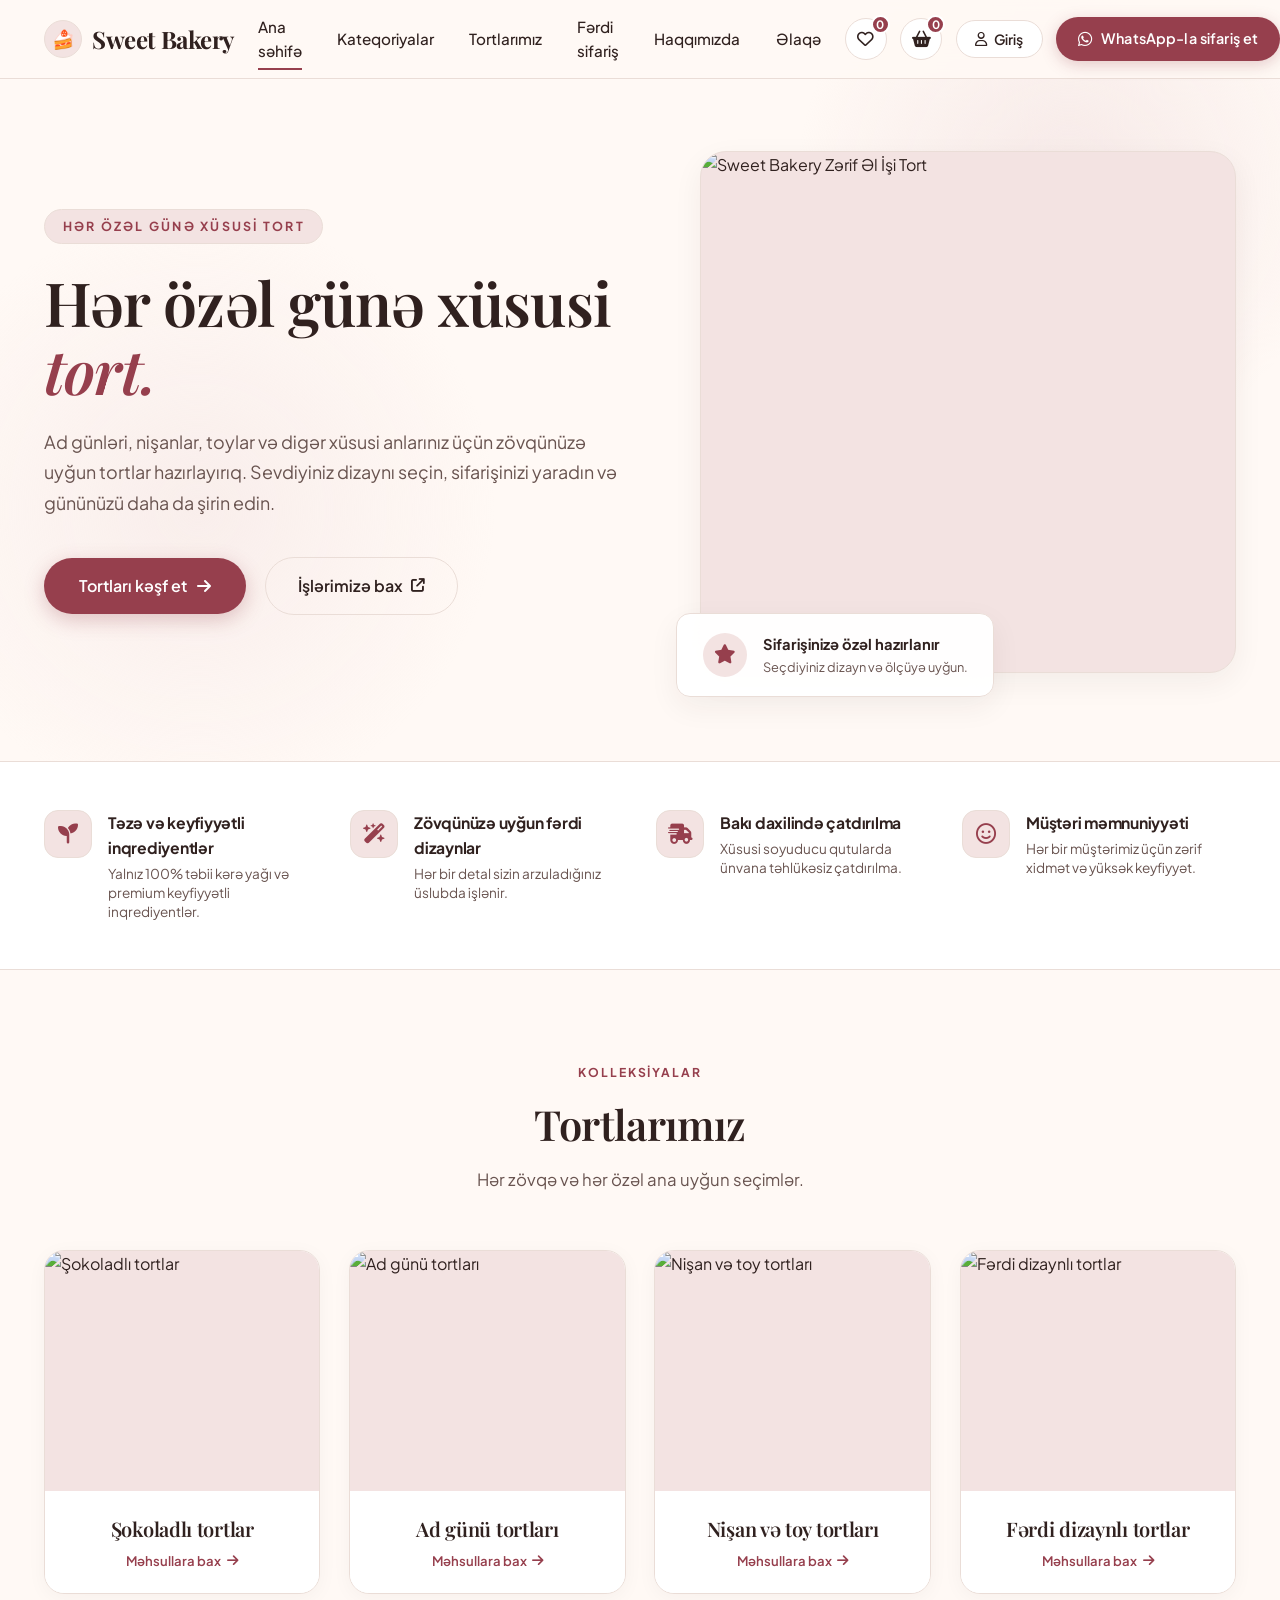
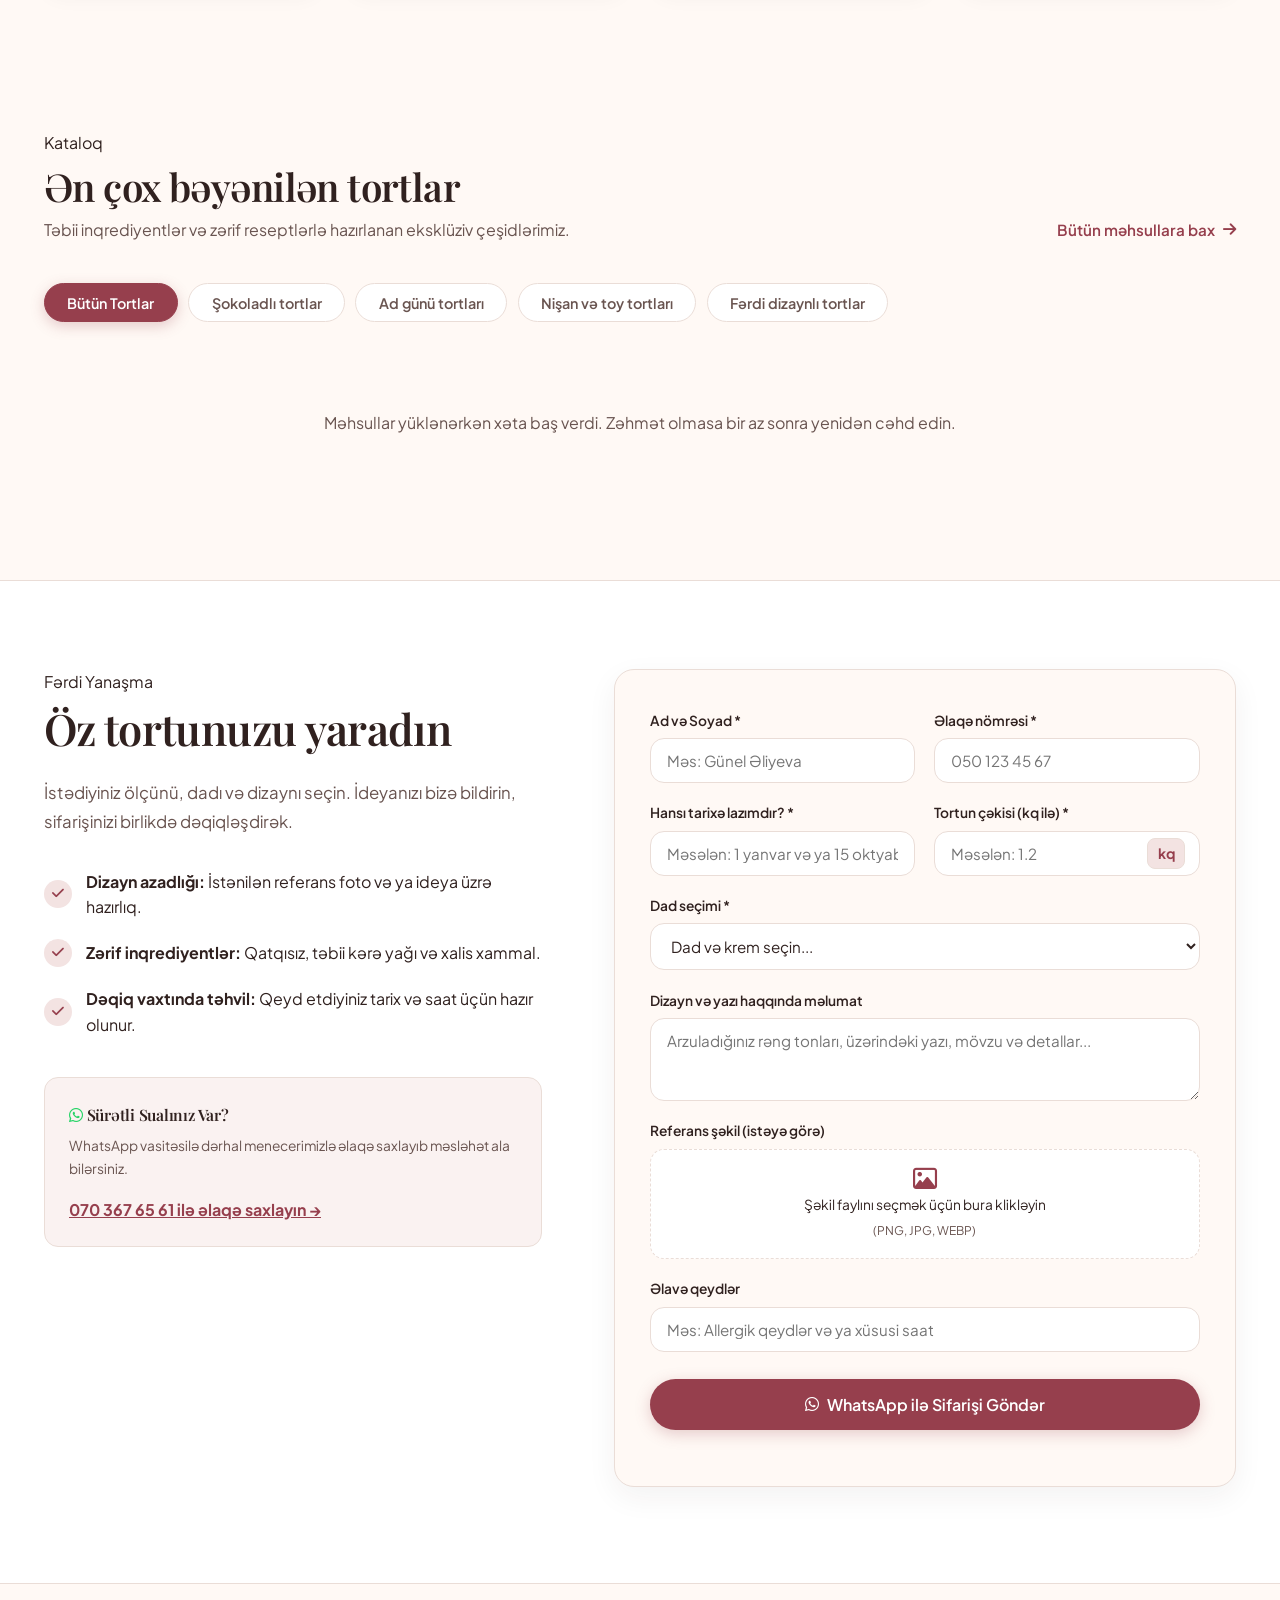
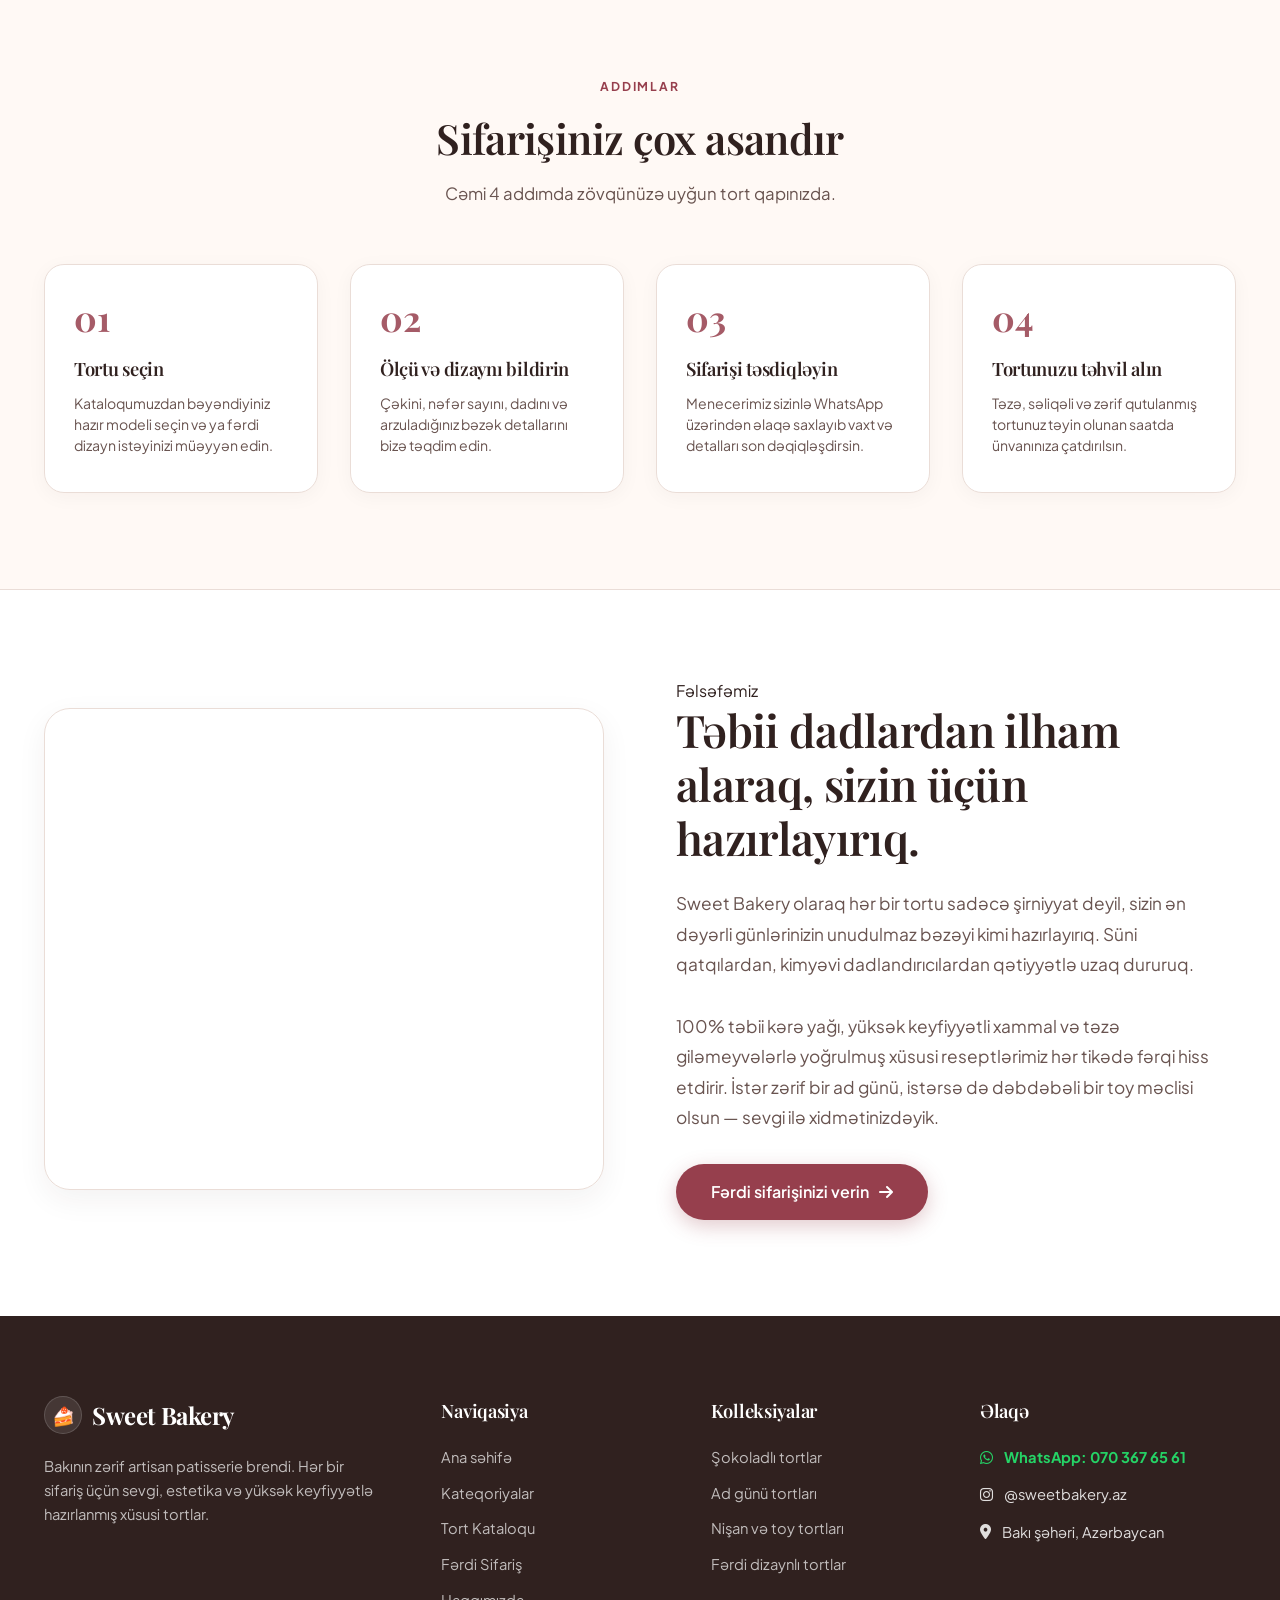
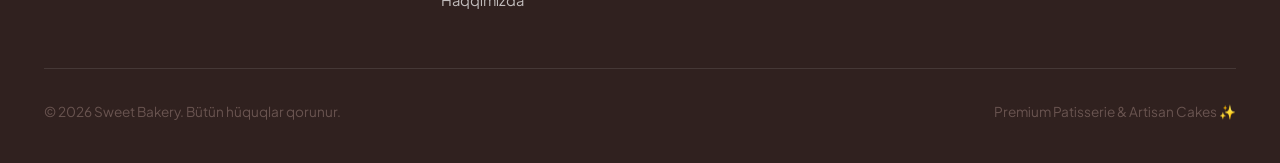
==== index.html @ d1a5b2b9 "Fərdi sifarişdə çəkinin əllə 1 kəsr rəqəmi ilə daxil edilməsi və tarixin sərbəst mətnlə yazılması tə" ====
<!DOCTYPE html>
<html lang="az">
<head>
  <meta charset="UTF-8" />
  <meta name="viewport" content="width=device-width, initial-scale=1.0" />
  <title>Sweet Bakery — Zərif və Fərdi Tortlar | Premium Patisserie</title>
  <meta name="description" content="Sweet Bakery ilə xüsusi günləriniz üçün zərif, lüks və təbii inqrediyentlərlə hazırlanan əl işi tortlar." />
  <link rel="stylesheet" href="styles.css" />
  
  <!-- Font Awesome Icons -->
  <link rel="stylesheet" href="https://cdnjs.cloudflare.com/ajax/libs/font-awesome/6.5.1/css/all.min.css" />
  
  <!-- Firebase Compat SDKs -->
  <script src="https://www.gstatic.com/firebasejs/10.12.2/firebase-app-compat.js"></script>
  <script src="https://www.gstatic.com/firebasejs/10.12.2/firebase-auth-compat.js"></script>
  <script src="https://www.gstatic.com/firebasejs/10.12.2/firebase-firestore-compat.js"></script>
  <script src="https://www.gstatic.com/firebasejs/10.12.2/firebase-storage-compat.js"></script>
  <script src="firebase-config.js"></script>
  <script defer src="app.js"></script>
</head>
<body>

  <!-- Background Ambient Glow Accents -->
  <div class="ambient-bg" aria-hidden="true">
    <div class="ambient-blob-1"></div>
    <div class="ambient-blob-2"></div>
  </div>

  <!-- ==========================================================================
       HEADER & NAVIGATION
       ========================================================================== -->
  <header class="site-header" id="siteHeader">
    <div class="container header-container">
      <!-- Sol: Sweet Bakery Loqosu -->
      <a href="index.html" class="brand-logo" aria-label="Sweet Bakery Ana Səhifə">
        <div class="logo-badge">🍰</div>
        <span>Sweet Bakery</span>
      </a>

      <!-- Mərkəz: Əsas Menyu -->
      <nav class="header-nav" aria-label="Əsas Naviqasiya">
        <a href="#hero" class="nav-link active">Ana səhifə</a>
        <a href="#categories" class="nav-link">Kateqoriyalar</a>
        <a href="#catalogue" class="nav-link">Tortlarımız</a>
        <a href="#custom-order" class="nav-link">Fərdi sifariş</a>
        <a href="#about" class="nav-link">Haqqımızda</a>
        <a href="#contact" class="nav-link">Əlaqə</a>
      </nav>

      <!-- Sağ: Fəaliyyət İkonları və Giriş Sahəsi -->
      <div class="header-actions">
        <!-- İstək siyahısı (Wishlist) -->
        <button id="openWishlistBtn" class="icon-action-btn" title="İstək siyahısı" aria-label="İstək siyahısı">
          <i class="fa-regular fa-heart"></i>
          <span class="icon-badge" id="wishlistCount">0</span>
        </button>

        <!-- Səbət (Cart) -->
        <button id="openCartBtn" class="icon-action-btn" title="Səbət" aria-label="Səbət">
          <i class="fa-solid fa-basket-shopping"></i>
          <span class="icon-badge" id="cartCount">0</span>
        </button>

        <!-- Hesabım / Giriş (Dinamik) -->
        <div id="authNavZone" class="user-auth-zone">
          <button id="openAuthModalBtn" class="btn-header-login">
            <i class="fa-regular fa-user"></i>
            <span>Giriş</span>
          </button>
        </div>

        <!-- Bordo WhatsApp Sifariş Düyməsi -->
        <a href="https://wa.me/994703676561" target="_blank" rel="noopener noreferrer" class="btn-header-whatsapp" title="WhatsApp ilə birbaşa əlaqə">
          <i class="fa-brands fa-whatsapp"></i>
          <span>WhatsApp-la sifariş et</span>
        </a>

        <!-- Mobil Menyu Düyməsi -->
        <button id="mobileNavToggle" class="mobile-menu-toggle" aria-label="Menyunu aç" title="Menyu">
          <i class="fa-solid fa-bars"></i>
        </button>
      </div>
    </div>
  </header>

  <!-- Mobil Naviqasiya Yan Paneli -->
  <div id="mobileNavBackdrop" class="mobile-nav-backdrop">
    <div class="mobile-nav-drawer">
      <div class="mobile-nav-header">
        <div class="brand-logo">
          <div class="logo-badge">🍰</div>
          <span>Sweet Bakery</span>
        </div>
        <button id="closeMobileNavBtn" class="modal-close-btn" style="position: static;" aria-label="Bağla">
          <i class="fa-solid fa-xmark"></i>
        </button>
      </div>

      <div class="mobile-nav-links">
        <a href="#hero" class="mobile-nav-link"><i class="fa-solid fa-house"></i> Ana səhifə</a>
        <a href="#categories" class="mobile-nav-link"><i class="fa-solid fa-layer-group"></i> Kateqoriyalar</a>
        <a href="#catalogue" class="mobile-nav-link"><i class="fa-solid fa-cake-candles"></i> Tortlarımız</a>
        <a href="#custom-order" class="mobile-nav-link"><i class="fa-solid fa-wand-magic-sparkles"></i> Fərdi sifariş</a>
        <a href="#about" class="mobile-nav-link"><i class="fa-solid fa-heart"></i> Haqqımızda</a>
        <a href="#contact" class="mobile-nav-link"><i class="fa-solid fa-phone"></i> Əlaqə</a>
      </div>

      <div style="margin-top: auto; display: flex; flex-direction: column; gap: 0.8rem;">
        <a href="https://wa.me/994703676561" target="_blank" rel="noopener noreferrer" class="btn-cart-whatsapp" style="text-decoration:none;">
          <i class="fa-brands fa-whatsapp"></i> WhatsApp: 070 367 65 61
        </a>
      </div>
    </div>
  </div>

  <!-- ==========================================================================
       HERO SECTION
       ========================================================================== -->
  <section class="hero-section" id="hero">
    <div class="container">
      <div class="hero-grid">
        <div class="hero-content">
          <span class="hero-overtitle">HƏR ÖZƏL GÜNƏ XÜSUSİ TORT</span>
          <h1 class="hero-title">Hər özəl günə xüsusi <span class="highlight-burgundy">tort.</span></h1>
          <p class="hero-desc">
            Ad günləri, nişanlar, toylar və digər xüsusi anlarınız üçün zövqünüzə uyğun tortlar hazırlayırıq. 
            Sevdiyiniz dizaynı seçin, sifarişinizi yaradın və gününüzü daha da şirin edin.
          </p>
          <div class="hero-btn-group">
            <a href="#catalogue" class="btn-primary-burgundy">
              Tortları kəşf et <i class="fa-solid fa-arrow-right"></i>
            </a>
            <a href="#about" class="btn-secondary-outline">
              İşlərimizə bax <i class="fa-solid fa-arrow-up-right-from-square" style="font-size:0.85rem;"></i>
            </a>
          </div>
        </div>

        <div class="hero-visual-wrap">
          <div class="hero-image-card">
            <img src="https://images.unsplash.com/photo-1578985545062-69928b1d9587?auto=format&fit=crop&w=1200&q=85" alt="Sweet Bakery Zərif Əl İşi Tort" id="heroMainImage" />
          </div>
          <div class="hero-floating-card">
            <div class="floating-card-icon">
              <i class="fa-solid fa-star"></i>
            </div>
            <div class="floating-card-text">
              <h5>Sifarişinizə özəl hazırlanır</h5>
              <p>Seçdiyiniz dizayn və ölçüyə uyğun.</p>
            </div>
          </div>
        </div>
      </div>
    </div>
  </section>

  <!-- ==========================================================================
       ÜSTÜNLÜKLƏR ZOLAĞI (BENEFITS STRIP)
       ========================================================================== -->
  <section class="benefits-section">
    <div class="container">
      <div class="benefits-grid">
        <div class="benefit-item">
          <div class="benefit-icon-box">
            <i class="fa-solid fa-seedling"></i>
          </div>
          <div class="benefit-content">
            <h4>Təzə və keyfiyyətli inqrediyentlər</h4>
            <p>Yalnız 100% təbii kərə yağı və premium keyfiyyətli inqrediyentlər.</p>
          </div>
        </div>

        <div class="benefit-item">
          <div class="benefit-icon-box">
            <i class="fa-solid fa-wand-magic-sparkles"></i>
          </div>
          <div class="benefit-content">
            <h4>Zövqünüzə uyğun fərdi dizaynlar</h4>
            <p>Hər bir detal sizin arzuladığınız üslubda işlənir.</p>
          </div>
        </div>

        <div class="benefit-item">
          <div class="benefit-icon-box">
            <i class="fa-solid fa-truck-fast"></i>
          </div>
          <div class="benefit-content">
            <h4>Bakı daxilində çatdırılma</h4>
            <p>Xüsusi soyuducu qutularda ünvana təhlükəsiz çatdırılma.</p>
          </div>
        </div>

        <div class="benefit-item">
          <div class="benefit-icon-box">
            <i class="fa-regular fa-face-smile"></i>
          </div>
          <div class="benefit-content">
            <h4>Müştəri məmnuniyyəti</h4>
            <p>Hər bir müştərimiz üçün zərif xidmət və yüksək keyfiyyət.</p>
          </div>
        </div>
      </div>
    </div>
  </section>

  <!-- ==========================================================================
       TORT KATEQORİYALARI (CATEGORY CARDS)
       ========================================================================== -->
  <section class="categories-section" id="categories">
    <div class="container">
      <div class="section-header">
        <span class="section-tag">Kolleksiyalar</span>
        <h2>Tortlarımız</h2>
        <p>Hər zövqə və hər özəl ana uyğun seçimlər.</p>
      </div>

      <div class="categories-grid">
        <!-- 1. Şokoladlı tortlar -->
        <div class="category-card" onclick="selectCategoryByName('Şokoladlı tortlar')">
          <div class="category-image-wrap">
            <img src="https://images.unsplash.com/photo-1578985545062-69928b1d9587?auto=format&fit=crop&w=700&q=80" alt="Şokoladlı tortlar" loading="lazy" />
          </div>
          <div class="category-card-body">
            <h3>Şokoladlı tortlar</h3>
            <span class="cat-hint">Məhsullara bax <i class="fa-solid fa-arrow-right"></i></span>
          </div>
        </div>

        <!-- 2. Ad günü tortları -->
        <div class="category-card" onclick="selectCategoryByName('Ad günü tortları')">
          <div class="category-image-wrap">
            <img src="https://images.unsplash.com/photo-1588195538326-c5b1e9f80a1b?auto=format&fit=crop&w=700&q=80" alt="Ad günü tortları" loading="lazy" onerror="this.src='https://images.unsplash.com/photo-1578985545062-69928b1d9587?auto=format&fit=crop&w=700&q=80'" />
          </div>
          <div class="category-card-body">
            <h3>Ad günü tortları</h3>
            <span class="cat-hint">Məhsullara bax <i class="fa-solid fa-arrow-right"></i></span>
          </div>
        </div>

        <!-- 3. Nişan və toy tortları -->
        <div class="category-card" onclick="selectCategoryByName('Nişan və toy tortları')">
          <div class="category-image-wrap">
            <img src="https://images.unsplash.com/photo-1535254973040-607b474cb50d?auto=format&fit=crop&w=700&q=80" alt="Nişan və toy tortları" loading="lazy" />
          </div>
          <div class="category-card-body">
            <h3>Nişan və toy tortları</h3>
            <span class="cat-hint">Məhsullara bax <i class="fa-solid fa-arrow-right"></i></span>
          </div>
        </div>

        <!-- 4. Fərdi dizaynlı tortlar -->
        <div class="category-card" onclick="selectCategoryByName('Fərdi dizaynlı tortlar')">
          <div class="category-image-wrap">
            <img src="https://images.unsplash.com/photo-1586985289688-ca3cf47d3e6e?auto=format&fit=crop&w=700&q=80" alt="Fərdi dizaynlı tortlar" loading="lazy" />
          </div>
          <div class="category-card-body">
            <h3>Fərdi dizaynlı tortlar</h3>
            <span class="cat-hint">Məhsullara bax <i class="fa-solid fa-arrow-right"></i></span>
          </div>
        </div>
      </div>
    </div>
  </section>

  <!-- ==========================================================================
       SEÇİLMİŞ MƏHSULLAR — E-COMMERCE KATALOQU
       ========================================================================== -->
  <section class="catalogue-section" id="catalogue">
    <div class="container">
      <div class="catalogue-top-row">
        <div>
          <span class="section-tag">Kataloq</span>
          <h2>Ən çox bəyənilən tortlar</h2>
          <p>Təbii inqrediyentlər və zərif reseptlərlə hazırlanan eksklüziv çeşidlərimiz.</p>
        </div>
        <a href="#catalogue" onclick="filterByCategory('all', null)" class="btn-view-all">
          Bütün məhsullara bax <i class="fa-solid fa-arrow-right"></i>
        </a>
      </div>

      <!-- Kateqoriya Filtrləri -->
      <div class="filter-pills-wrap" id="categoryContainer">
        <button class="filter-pill active" data-category="all">Bütün Tortlar</button>
      </div>

      <!-- Məhsul Grid-i -->
      <div class="products-grid" id="productContainer">
        <div class="empty-state" style="grid-column: 1 / -1; text-align: center; padding: 4rem 1rem;">
          <p><i class="fa-solid fa-spinner fa-spin"></i> Tortlar yüklənir...</p>
        </div>
      </div>
    </div>
  </section>

  <!-- ==========================================================================
       FƏRDİ TORT SİFARİŞİ (CUSTOM CAKE ORDER FORM)
       ========================================================================== -->
  <section class="custom-order-section" id="custom-order">
    <div class="container">
      <div class="custom-order-grid">
        <!-- Sol tərəf məlumat -->
        <div class="custom-order-info">
          <span class="section-tag">Fərdi Yanaşma</span>
          <h2>Öz tortunuzu yaradın</h2>
          <p>
            İstədiyiniz ölçünü, dadı və dizaynı seçin. İdeyanızı bizə bildirin, sifarişinizi birlikdə dəqiqləşdirək.
          </p>

          <div class="custom-highlights-list">
            <div class="custom-highlight-item">
              <div class="highlight-check-icon"><i class="fa-solid fa-check"></i></div>
              <div><strong>Dizayn azadlığı:</strong> İstənilən referans foto və ya ideya üzrə hazırlıq.</div>
            </div>
            <div class="custom-highlight-item">
              <div class="highlight-check-icon"><i class="fa-solid fa-check"></i></div>
              <div><strong>Zərif inqrediyentlər:</strong> Qatqısız, təbii kərə yağı və xalis xammal.</div>
            </div>
            <div class="custom-highlight-item">
              <div class="highlight-check-icon"><i class="fa-solid fa-check"></i></div>
              <div><strong>Dəqiq vaxtında təhvil:</strong> Qeyd etdiyiniz tarix və saat üçün hazır olunur.</div>
            </div>
          </div>

          <div class="custom-order-wa-box">
            <h4><i class="fa-brands fa-whatsapp" style="color: var(--whatsapp-green);"></i> Sürətli Sualınız Var?</h4>
            <p>WhatsApp vasitəsilə dərhal menecerimizlə əlaqə saxlayıb məsləhət ala bilərsiniz.</p>
            <a href="https://wa.me/994703676561" target="_blank" rel="noopener noreferrer" style="color: var(--primary-burgundy); font-weight:700; text-decoration: underline;">
              070 367 65 61 ilə əlaqə saxlayın →
            </a>
          </div>
        </div>

        <!-- Sağ tərəf sifariş forması -->
        <div class="custom-order-card">
          <form id="customOrderForm">
            <div class="custom-form-grid">
              <div class="form-field-group">
                <label for="customName">Ad və Soyad *</label>
                <input type="text" id="customName" placeholder="Məs: Günel Əliyeva" required />
              </div>

              <div class="form-field-group">
                <label for="customPhone">Əlaqə nömrəsi *</label>
                <input type="tel" id="customPhone" placeholder="050 123 45 67" required />
              </div>

              <div class="form-field-group">
                <label for="customDate">Hansı tarixə lazımdır? *</label>
                <input type="text" id="customDate" placeholder="Məsələn: 1 yanvar və ya 15 oktyabr" required />
              </div>

              <div class="form-field-group">
                <label for="customSize">Tortun çəkisi (kq ilə) *</label>
                <div class="input-unit-wrap">
                  <input type="number" id="customSize" step="0.1" min="0.5" max="50" placeholder="Məsələn: 1.2" required />
                  <span class="input-unit-tag">kq</span>
                </div>
              </div>

              <div class="form-field-group full-width">
                <label for="customFlavor">Dad seçimi *</label>
                <select id="customFlavor" required>
                  <option value="">Dad və krem seçin...</option>
                  <option value="Klassik Şokoladlı & Qanaş">Klassik Şokoladlı & Qanaş</option>
                  <option value="Qırmızı Məxmər (Red Velvet)">Qırmızı Məxmər (Red Velvet)</option>
                  <option value="Təbii Giləmeyvəli & Vanilli">Təbii Giləmeyvəli & Vanilli</option>
                  <option value="Antep Püstəli & Moruqlu">Antep Püstəli & Moruqlu</option>
                  <option value="Karamel & Fındıqlı Krukan">Karamel & Fındıqlı Krukan</option>
                  <option value="Fərdi resept (izahda qeyd edəcəm)">Fərdi resept (izahda qeyd edəcəm)</option>
                </select>
              </div>

              <div class="form-field-group full-width">
                <label for="customDesign">Dizayn və yazı haqqında məlumat</label>
                <textarea id="customDesign" rows="3" placeholder="Arzuladığınız rəng tonları, üzərindəki yazı, mövzu və detallar..."></textarea>
              </div>

              <div class="form-field-group full-width">
                <label for="customImageFile">Referans şəkil (istəyə görə)</label>
                <div class="file-upload-box" onclick="document.getElementById('customImageFile').click()">
                  <i class="fa-regular fa-image" style="font-size: 1.5rem; color: var(--primary-burgundy); margin-bottom: 0.3rem;"></i>
                  <p id="customFileName" style="font-size: 0.86rem; color: var(--text-dark); margin:0;">
                    Şəkil faylını seçmək üçün bura klikləyin
                  </p>
                  <span style="font-size: 0.75rem; color: var(--text-muted);">(PNG, JPG, WEBP)</span>
                </div>
                <input type="file" id="customImageFile" accept="image/*" style="display: none;" />
              </div>

              <div class="form-field-group full-width">
                <label for="customNotes">Əlavə qeydlər</label>
                <input type="text" id="customNotes" placeholder="Məs: Allergik qeydlər və ya xüsusi saat" />
              </div>

              <div class="form-field-group full-width" style="margin-top: 0.5rem;">
                <button type="submit" class="btn-submit-custom">
                  <i class="fa-brands fa-whatsapp"></i> WhatsApp ilə Sifarişi Göndər
                </button>
              </div>
            </div>
          </form>
          <div id="customOrderFeedback" style="margin-top: 1rem; font-size: 0.9rem; text-align: center;"></div>
        </div>
      </div>
    </div>
  </section>

  <!-- ==========================================================================
       SİFARİŞ PROSESİ (ORDERING PROCESS STEPS)
       ========================================================================== -->
  <section class="process-section">
    <div class="container">
      <div class="section-header">
        <span class="section-tag">Addımlar</span>
        <h2>Sifarişiniz çox asandır</h2>
        <p>Cəmi 4 addımda zövqünüzə uyğun tort qapınızda.</p>
      </div>

      <div class="process-grid">
        <div class="process-step-card">
          <span class="step-number">01</span>
          <h3>Tortu seçin</h3>
          <p>Kataloqumuzdan bəyəndiyiniz hazır modeli seçin və ya fərdi dizayn istəyinizi müəyyən edin.</p>
        </div>

        <div class="process-step-card">
          <span class="step-number">02</span>
          <h3>Ölçü və dizaynı bildirin</h3>
          <p>Çəkini, nəfər sayını, dadını və arzuladığınız bəzək detallarını bizə təqdim edin.</p>
        </div>

        <div class="process-step-card">
          <span class="step-number">03</span>
          <h3>Sifarişi təsdiqləyin</h3>
          <p>Menecerimiz sizinlə WhatsApp üzərindən əlaqə saxlayıb vaxt və detalları son dəqiqləşdirsin.</p>
        </div>

        <div class="process-step-card">
          <span class="step-number">04</span>
          <h3>Tortunuzu təhvil alın</h3>
          <p>Təzə, səliqəli və zərif qutulanmış tortunuz təyin olunan saatda ünvanınıza çatdırılsın.</p>
        </div>
      </div>
    </div>
  </section>

  <!-- ==========================================================================
       HAQQIMIZDA BÖLMƏSİ (ABOUT US)
       ========================================================================== -->
  <section class="about-section" id="about">
    <div class="container">
      <div class="about-grid">
        <div class="about-image-card">
          <img src="https://images.unsplash.com/photo-1557308536-ee471ef2c390?auto=format&fit=crop&w=1000&q=80" alt="Sweet Bakery Artisan Hazırlıq Prosesi" loading="lazy" onerror="this.src='https://images.unsplash.com/photo-1578985545062-69928b1d9587?auto=format&fit=crop&w=1000&q=80'" />
        </div>

        <div class="about-content">
          <span class="section-tag">Fəlsəfəmiz</span>
          <h2>Təbii dadlardan ilham alaraq, sizin üçün hazırlayırıq.</h2>
          <p>
            Sweet Bakery olaraq hər bir tortu sadəcə şirniyyat deyil, sizin ən dəyərli günlərinizin unudulmaz bəzəyi kimi hazırlayırıq. 
            Süni qatqılardan, kimyəvi dadlandırıcılardan qətiyyətlə uzaq dururuq.
          </p>
          <p>
            100% təbii kərə yağı, yüksək keyfiyyətli xammal və təzə giləmeyvələrlə yoğrulmuş xüsusi reseptlərimiz hər tikədə fərqi hiss etdirir. 
            İstər zərif bir ad günü, istərsə də dəbdəbəli bir toy məclisi olsun — sevgi ilə xidmətinizdəyik.
          </p>
          <div>
            <a href="#custom-order" class="btn-primary-burgundy">
              Fərdi sifarişinizi verin <i class="fa-solid fa-arrow-right"></i>
            </a>
          </div>
        </div>
      </div>
    </div>
  </section>

  <!-- ==========================================================================
       FOOTER
       ========================================================================== -->
  <footer class="site-footer" id="contact">
    <div class="container">
      <div class="footer-grid">
        <!-- Brend və İzah -->
        <div class="footer-brand">
          <a href="index.html" class="brand-logo" style="margin-bottom: 1.2rem;">
            <div class="logo-badge">🍰</div>
            <span style="color:#fff;">Sweet Bakery</span>
          </a>
          <p>
            Bakının zərif artisan patisserie brendi. Hər bir sifariş üçün sevgi, estetika və yüksək keyfiyyətlə hazırlanmış xüsusi tortlar.
          </p>
        </div>

        <!-- Tez Keçidlər -->
        <div class="footer-col">
          <h4>Naviqasiya</h4>
          <div class="footer-links-list">
            <a href="#hero">Ana səhifə</a>
            <a href="#categories">Kateqoriyalar</a>
            <a href="#catalogue">Tort Kataloqu</a>
            <a href="#custom-order">Fərdi Sifariş</a>
            <a href="#about">Haqqımızda</a>
          </div>
        </div>

        <!-- Kateqoriyalar -->
        <div class="footer-col">
          <h4>Kolleksiyalar</h4>
          <div class="footer-links-list">
            <a href="#catalogue" onclick="selectCategoryByName('Şokoladlı tortlar')">Şokoladlı tortlar</a>
            <a href="#catalogue" onclick="selectCategoryByName('Ad günü tortları')">Ad günü tortları</a>
            <a href="#catalogue" onclick="selectCategoryByName('Nişan və toy tortları')">Nişan və toy tortları</a>
            <a href="#catalogue" onclick="selectCategoryByName('Fərdi dizaynlı tortlar')">Fərdi dizaynlı tortlar</a>
          </div>
        </div>

        <!-- Əlaqə və Ünvan -->
        <div class="footer-col">
          <h4>Əlaqə</h4>
          <div class="footer-contacts">
            <a href="https://wa.me/994703676561" target="_blank" rel="noopener noreferrer" style="color:#25d366; font-weight: 700;">
              <i class="fa-brands fa-whatsapp"></i> WhatsApp: 070 367 65 61
            </a>
            <a href="https://instagram.com" target="_blank" rel="noopener noreferrer">
              <i class="fa-brands fa-instagram"></i> @sweetbakery.az
            </a>
            <a href="#contact">
              <i class="fa-solid fa-location-dot"></i> Bakı şəhəri, Azərbaycan
            </a>
          </div>
        </div>
      </div>

      <div class="footer-bottom">
        <p>© 2026 Sweet Bakery. Bütün hüquqlar qorunur.</p>
        <p>Premium Patisserie & Artisan Cakes ✨</p>
      </div>
    </div>
  </footer>

  <!-- ==========================================================================
       1. MƏHSULA TAM ŞƏKİLDƏ BAXIŞ MODALI (QUICK VIEW)
       ========================================================================== -->
  <div id="productDetailModal" class="modal-backdrop">
    <div class="quickview-modal-box">
      <button class="modal-close-btn" onclick="closeProductModal()" aria-label="Bağla">
        <i class="fa-solid fa-xmark"></i>
      </button>

      <div class="quickview-media">
        <img id="detailImg" src="" alt="Tort Şəkli" />
      </div>

      <div class="quickview-content">
        <span class="quickview-badge" id="detailCat">Kateqoriya</span>
        <h2 id="detailName">Tort Adı</h2>
        <div class="quickview-price" id="detailPrice">Kiloqramı: 0 AZN</div>
        <p class="quickview-desc" id="detailDesc">Tortun inqrediyentləri və təsviri...</p>

        <div class="weight-selector-wrap">
          <label>Çəki (kq):</label>
          <div class="weight-control-box">
            <button class="weight-btn" onclick="changeDetailQty(-0.5)">-</button>
            <span class="weight-val" id="detailQty">1 kq</span>
            <button class="weight-btn" onclick="changeDetailQty(0.5)">+</button>
          </div>
        </div>

        <div class="quickview-actions">
          <button id="modalAddToCartBtn" class="btn-primary-burgundy" style="justify-content: center; width: 100%;">
            <i class="fa-solid fa-basket-shopping"></i> Səbətə Əlavə Et
          </button>
          <button id="modalFavBtn" class="icon-action-btn" title="İstək siyahısına at" aria-label="Sevimlilər">
            <i class="fa-regular fa-heart"></i>
          </button>
        </div>
      </div>
    </div>
  </div>

  <!-- ==========================================================================
       2. SƏBƏT YAN PANELİ (CART DRAWER)
       ========================================================================== -->
  <div id="cartDrawerBackdrop" class="cart-drawer-backdrop">
    <div class="cart-drawer">
      <div class="cart-drawer-header">
        <h3><i class="fa-solid fa-basket-shopping" style="color: var(--primary-burgundy);"></i> Səbətiniz</h3>
        <button class="modal-close-btn" style="position: static;" onclick="closeCartDrawer()" aria-label="Bağla">
          <i class="fa-solid fa-xmark"></i>
        </button>
      </div>

      <div class="cart-items-body" id="cartItemsContainer">
        <!-- Dinamik səbət məhsulları app.js ilə yüklənir -->
      </div>

      <div class="cart-drawer-footer">
        <div class="cart-subtotal-row">
          <span>Yekun Məbləğ:</span>
          <span class="subtotal-val" id="cartTotalPrice">0 AZN</span>
        </div>
        <a id="cartWhatsAppOrderBtn" href="#" target="_blank" rel="noopener noreferrer" class="btn-cart-whatsapp">
          <i class="fa-brands fa-whatsapp"></i> Sifarişi WhatsApp ilə Göndər
        </a>
      </div>
    </div>
  </div>

  <!-- ==========================================================================
       3. İSTƏK SİYAHISI (WISHLIST) MODALI
       ========================================================================== -->
  <div id="wishlistModal" class="modal-backdrop">
    <div class="wishlist-modal-box">
      <button class="modal-close-btn" onclick="closeWishlistModal()" aria-label="Bağla">
        <i class="fa-solid fa-xmark"></i>
      </button>

      <h3 style="font-size: 1.5rem; color: var(--text-dark); display: flex; align-items: center; gap: 0.6rem;">
        <i class="fa-solid fa-heart" style="color: #e63946;"></i> İstək Siyahınız
      </h3>
      <p style="color: var(--text-muted); font-size: 0.9rem; margin-top: 0.3rem;">Bəyəndiyiniz tortları buradan birbaşa səbətə əlavə edə bilərsiniz.</p>

      <div class="wishlist-items-list" id="wishlistContainer">
        <!-- Dinamik favorilər siyahısı -->
      </div>
    </div>
  </div>

  <!-- ==========================================================================
       4. VAHİD GİRİŞ & QEYDİYYAT POP-UP (AUTH MODAL)
       ========================================================================== -->
  <div id="authModal" class="modal-backdrop">
    <div class="auth-modal-box">
      <button class="modal-close-btn" id="closeAuthModalBtn" aria-label="Bağla">
        <i class="fa-solid fa-xmark"></i>
      </button>

      <div class="brand-logo" style="justify-content: center; margin-bottom: 1.5rem;">
        <div class="logo-badge">🍰</div>
        <span>Sweet Bakery</span>
      </div>

      <!-- Tab Seçimləri: Giriş və Qeydiyyat -->
      <div class="auth-tabs-wrap">
        <button class="auth-tab-btn active" id="tabLoginBtn" onclick="switchAuthTab('login')">
          <i class="fa-solid fa-arrow-right-to-bracket"></i> Daxil Ol
        </button>
        <button class="auth-tab-btn" id="tabRegisterBtn" onclick="switchAuthTab('register')">
          <i class="fa-solid fa-user-plus"></i> Qeydiyyat
        </button>
      </div>

      <!-- 1. Daxil Ol Formu -->
      <div id="loginPanel" class="auth-form-panel active">
        <form id="userLoginForm">
          <div class="form-field-group" style="margin-bottom: 1rem;">
            <label for="loginEmail">E-poçt ünvanı</label>
            <input type="email" id="loginEmail" placeholder="adınız@example.com" required />
          </div>

          <div class="form-field-group" style="margin-bottom: 1.4rem;">
            <label for="loginPassword">Şifrə</label>
            <input type="password" id="loginPassword" placeholder="••••••••" required />
          </div>

          <button type="submit" class="btn-primary-burgundy" style="width: 100%; justify-content: center; padding: 0.85rem;">
            Daxil Ol <i class="fa-solid fa-arrow-right-to-bracket"></i>
          </button>
        </form>
      </div>

      <!-- 2. Qeydiyyat Formu -->
      <div id="registerPanel" class="auth-form-panel">
        <form id="userRegisterForm">
          <div class="form-field-group" style="margin-bottom: 0.9rem;">
            <label for="regFullName">Ad və Soyad</label>
            <input type="text" id="regFullName" placeholder="Aysel Məmmədova" required />
          </div>

          <div class="form-field-group" style="margin-bottom: 0.9rem;">
            <label for="regEmail">E-poçt ünvanı</label>
            <input type="email" id="regEmail" placeholder="adınız@example.com" required />
          </div>

          <div class="form-field-group" style="margin-bottom: 1.4rem;">
            <label for="regPassword">Şifrə (ən azı 6 simvol)</label>
            <input type="password" id="regPassword" placeholder="••••••••" minlength="6" required />
          </div>

          <button type="submit" class="btn-primary-burgundy" style="width: 100%; justify-content: center; padding: 0.85rem;">
            Hesab Yarat <i class="fa-solid fa-check"></i>
          </button>
        </form>
      </div>

      <div id="authStatusMsg" style="margin-top: 1rem; font-size: 0.88rem; min-height: 20px;"></div>
    </div>
  </div>

</body>
</html>
---- styles.css ----
/* ==========================================================================
   SWEET BAKERY — PREMIUM ARTISAN PATISSERIE DESIGN SYSTEM
   Color Palette:
     - Warm Cream Background: #FFF9F5
     - Primary Burgundy:      #963F4D
     - Burgundy Hover / Dark: #7B303C
     - Soft Blush Pink:       #F3E3E2
     - Espresso Text:         #30211F
     - Muted Espresso:        #695450
     - Warm Almond Border:    #EADDD7
     - Pure White:            #FFFFFF
   ========================================================================== */

@import url('https://fonts.googleapis.com/css2?family=Plus+Jakarta+Sans:wght@300;400;500;600;700&family=Playfair+Display:ital,wght@0,500;0,600;0,700;1,400;1,600;1,700&display=swap');

:root {
  --bg-cream: #FFF9F5;
  --primary-burgundy: #963F4D;
  --burgundy-hover: #7B303C;
  --burgundy-subtle: rgba(150, 63, 77, 0.08);
  --soft-pink: #F3E3E2;
  --soft-pink-light: #FAF2F1;
  --text-dark: #30211F;
  --text-muted: #695450;
  --border-warm: #EADDD7;
  --border-light: rgba(234, 221, 215, 0.7);
  --white: #FFFFFF;
  --whatsapp-green: #25D366;
  --whatsapp-hover: #20BA5A;

  --radius-sm: 8px;
  --radius-md: 14px;
  --radius-lg: 20px;
  --radius-pill: 999px;

  --shadow-subtle: 0 4px 20px rgba(48, 33, 31, 0.04);
  --shadow-card: 0 10px 30px rgba(48, 33, 31, 0.06);
  --shadow-hover: 0 16px 36px rgba(150, 63, 77, 0.12);

  --font-serif: 'Playfair Display', Georgia, serif;
  --font-sans: 'Plus Jakarta Sans', -apple-system, BlinkMacSystemFont, 'Segoe UI', Roboto, sans-serif;
  --transition: all 0.3s cubic-bezier(0.16, 1, 0.3, 1);
}

/* Reset & Base Setup */
*, *::before, *::after {
  box-sizing: border-box;
  margin: 0;
  padding: 0;
}

html {
  scroll-behavior: smooth;
  font-size: 16px;
}

body {
  font-family: var(--font-sans);
  background-color: var(--bg-cream);
  color: var(--text-dark);
  line-height: 1.6;
  -webkit-font-smoothing: antialiased;
  -moz-osx-font-smoothing: grayscale;
  overflow-x: hidden;
  position: relative;
}

/* Typography Helpers */
h1, h2, h3, h4, .font-serif {
  font-family: var(--font-serif);
  font-weight: 600;
  letter-spacing: -0.015em;
  color: var(--text-dark);
}

.highlight-burgundy {
  color: var(--primary-burgundy);
  font-style: italic;
}

p {
  color: var(--text-muted);
}

a {
  color: inherit;
  text-decoration: none;
  transition: var(--transition);
}

button, input, select, textarea {
  font-family: inherit;
}

img {
  max-width: 100%;
  display: block;
}

.container {
  width: 100%;
  max-width: 1240px;
  margin: 0 auto;
  padding: 0 1.5rem;
}

/* Subtle background accent glow */
.ambient-bg {
  position: fixed;
  top: 0;
  left: 0;
  width: 100vw;
  height: 100vh;
  z-index: -1;
  pointer-events: none;
  overflow: hidden;
}

.ambient-blob-1 {
  position: absolute;
  top: -10%;
  right: -5%;
  width: 550px;
  height: 550px;
  background: radial-gradient(circle, rgba(243, 227, 226, 0.7) 0%, rgba(255, 249, 245, 0) 70%);
  border-radius: 50%;
}

.ambient-blob-2 {
  position: absolute;
  bottom: 10%;
  left: -8%;
  width: 600px;
  height: 600px;
  background: radial-gradient(circle, rgba(243, 227, 226, 0.5) 0%, rgba(255, 249, 245, 0) 70%);
  border-radius: 50%;
}

/* ==========================================================================
   HEADER & NAVIGATION
   ========================================================================== */
.site-header {
  position: sticky;
  top: 0;
  z-index: 1000;
  background: rgba(255, 249, 245, 0.92);
  backdrop-filter: blur(14px);
  -webkit-backdrop-filter: blur(14px);
  border-bottom: 1px solid var(--border-warm);
  transition: var(--transition);
}

.site-header.scrolled {
  background: rgba(255, 249, 245, 0.98);
  box-shadow: var(--shadow-subtle);
}

.header-container {
  display: flex;
  align-items: center;
  justify-content: space-between;
  height: 78px;
  gap: 1.5rem;
}

/* Brand Logo */
.brand-logo {
  display: flex;
  align-items: center;
  gap: 0.65rem;
  font-family: var(--font-serif);
  font-size: 1.5rem;
  font-weight: 700;
  color: var(--text-dark);
  letter-spacing: -0.02em;
  flex-shrink: 0;
}

.brand-logo:hover {
  color: var(--primary-burgundy);
}

.logo-badge {
  width: 38px;
  height: 38px;
  background: var(--soft-pink);
  color: var(--primary-burgundy);
  border-radius: 50%;
  display: flex;
  align-items: center;
  justify-content: center;
  font-size: 1.15rem;
  border: 1px solid var(--border-warm);
}

/* Center Navigation Links */
.header-nav {
  display: flex;
  align-items: center;
  gap: 2.2rem;
}

.nav-link {
  font-size: 0.95rem;
  font-weight: 500;
  color: var(--text-dark);
  position: relative;
  padding: 0.4rem 0;
}

.nav-link::after {
  content: '';
  position: absolute;
  bottom: 0;
  left: 0;
  width: 0;
  height: 1.5px;
  background: var(--primary-burgundy);
  transition: width 0.25s ease;
}

.nav-link:hover {
  color: var(--primary-burgundy);
}

.nav-link:hover::after, .nav-link.active::after {
  width: 100%;
}

/* Right Navigation Tools */
.header-actions {
  display: flex;
  align-items: center;
  gap: 0.85rem;
  flex-shrink: 0;
}

.icon-action-btn {
  position: relative;
  background: var(--white);
  border: 1px solid var(--border-warm);
  width: 42px;
  height: 42px;
  border-radius: 50%;
  color: var(--text-dark);
  font-size: 1.05rem;
  display: flex;
  align-items: center;
  justify-content: center;
  cursor: pointer;
  transition: var(--transition);
}

.icon-action-btn:hover {
  background: var(--soft-pink);
  color: var(--primary-burgundy);
  border-color: var(--primary-burgundy);
  transform: translateY(-2px);
}

.icon-badge {
  position: absolute;
  top: -4px;
  right: -4px;
  background: var(--primary-burgundy);
  color: var(--white);
  font-size: 0.72rem;
  font-weight: 700;
  width: 19px;
  height: 19px;
  border-radius: 50%;
  display: flex;
  align-items: center;
  justify-content: center;
  border: 2px solid var(--white);
}

/* User Account Area */
.user-auth-zone {
  display: flex;
  align-items: center;
}

.btn-header-login {
  display: inline-flex;
  align-items: center;
  gap: 0.45rem;
  padding: 0.55rem 1.15rem;
  background: var(--white);
  color: var(--text-dark);
  border: 1px solid var(--border-warm);
  border-radius: var(--radius-pill);
  font-size: 0.88rem;
  font-weight: 600;
  cursor: pointer;
  transition: var(--transition);
}

.btn-header-login:hover {
  background: var(--soft-pink);
  border-color: var(--primary-burgundy);
  color: var(--primary-burgundy);
}

.user-logged-badge {
  display: inline-flex;
  align-items: center;
  gap: 0.5rem;
  padding: 0.45rem 0.95rem;
  background: var(--white);
  border: 1px solid var(--border-warm);
  border-radius: var(--radius-pill);
  font-size: 0.88rem;
  font-weight: 600;
  color: var(--text-dark);
}

.btn-admin-pill {
  display: inline-flex;
  align-items: center;
  gap: 0.4rem;
  padding: 0.48rem 1rem;
  background: var(--primary-burgundy);
  color: var(--white) !important;
  border-radius: var(--radius-pill);
  font-size: 0.82rem;
  font-weight: 700;
  letter-spacing: 0.02em;
  box-shadow: 0 4px 12px rgba(150, 63, 77, 0.25);
  transition: var(--transition);
}

.btn-admin-pill:hover {
  background: var(--burgundy-hover);
  transform: translateY(-2px);
}

/* Primary WhatsApp Header Button */
.btn-header-whatsapp {
  display: inline-flex;
  align-items: center;
  gap: 0.5rem;
  padding: 0.65rem 1.35rem;
  background: var(--primary-burgundy);
  color: var(--white) !important;
  border: none;
  border-radius: var(--radius-pill);
  font-size: 0.9rem;
  font-weight: 600;
  letter-spacing: 0.01em;
  box-shadow: 0 4px 15px rgba(150, 63, 77, 0.25);
  transition: var(--transition);
  cursor: pointer;
  white-space: nowrap;
}

.btn-header-whatsapp i {
  font-size: 1.05rem;
}

.btn-header-whatsapp:hover {
  background: var(--burgundy-hover);
  transform: translateY(-2px);
  box-shadow: 0 6px 20px rgba(150, 63, 77, 0.35);
}

/* Mobile Hamburger Toggle */
.mobile-menu-toggle {
  display: none;
  background: var(--white);
  border: 1px solid var(--border-warm);
  width: 42px;
  height: 42px;
  border-radius: 50%;
  color: var(--text-dark);
  font-size: 1.2rem;
  align-items: center;
  justify-content: center;
  cursor: pointer;
  transition: var(--transition);
}

.mobile-menu-toggle:hover {
  background: var(--soft-pink);
  color: var(--primary-burgundy);
}

/* Mobile Nav Drawer */
.mobile-nav-backdrop {
  position: fixed;
  inset: 0;
  background: rgba(48, 33, 31, 0.6);
  backdrop-filter: blur(8px);
  -webkit-backdrop-filter: blur(8px);
  z-index: 2000;
  opacity: 0;
  visibility: hidden;
  transition: var(--transition);
}

.mobile-nav-backdrop.active {
  opacity: 1;
  visibility: visible;
}

.mobile-nav-drawer {
  position: fixed;
  top: 0;
  right: -320px;
  width: 300px;
  height: 100vh;
  background: var(--bg-cream);
  box-shadow: -10px 0 30px rgba(0, 0, 0, 0.15);
  z-index: 2001;
  display: flex;
  flex-direction: column;
  padding: 2rem 1.5rem;
  transition: right 0.35s cubic-bezier(0.16, 1, 0.3, 1);
}

.mobile-nav-backdrop.active .mobile-nav-drawer {
  right: 0;
}

.mobile-nav-header {
  display: flex;
  align-items: center;
  justify-content: space-between;
  padding-bottom: 1.5rem;
  border-bottom: 1px solid var(--border-warm);
  margin-bottom: 1.5rem;
}

.mobile-nav-links {
  display: flex;
  flex-direction: column;
  gap: 1.2rem;
  margin-bottom: 2rem;
}

.mobile-nav-link {
  font-size: 1.05rem;
  font-weight: 600;
  color: var(--text-dark);
  display: flex;
  align-items: center;
  gap: 0.8rem;
}

.mobile-nav-link:hover {
  color: var(--primary-burgundy);
}

/* ==========================================================================
   HERO SECTION
   ========================================================================== */
.hero-section {
  padding: 4.5rem 0 5.5rem;
  position: relative;
}

.hero-grid {
  display: grid;
  grid-template-columns: 1.05fr 0.95fr;
  align-items: center;
  gap: 4rem;
}

.hero-content {
  max-width: 580px;
}

.hero-overtitle {
  display: inline-block;
  font-size: 0.78rem;
  font-weight: 700;
  letter-spacing: 0.18em;
  text-transform: uppercase;
  color: var(--primary-burgundy);
  background: var(--soft-pink);
  padding: 0.4rem 1.1rem;
  border-radius: var(--radius-pill);
  margin-bottom: 1.5rem;
  border: 1px solid var(--border-warm);
}

.hero-title {
  font-size: 3.8rem;
  line-height: 1.12;
  margin-bottom: 1.4rem;
  color: var(--text-dark);
}

.hero-desc {
  font-size: 1.12rem;
  line-height: 1.7;
  color: var(--text-muted);
  margin-bottom: 2.4rem;
}

.hero-btn-group {
  display: flex;
  align-items: center;
  gap: 1.2rem;
  flex-wrap: wrap;
}

.btn-primary-burgundy {
  display: inline-flex;
  align-items: center;
  gap: 0.6rem;
  padding: 0.95rem 2.2rem;
  background: var(--primary-burgundy);
  color: var(--white) !important;
  border-radius: var(--radius-pill);
  font-size: 1rem;
  font-weight: 600;
  box-shadow: 0 6px 20px rgba(150, 63, 77, 0.28);
  transition: var(--transition);
  cursor: pointer;
  border: none;
}

.btn-primary-burgundy:hover {
  background: var(--burgundy-hover);
  transform: translateY(-2px);
  box-shadow: 0 10px 28px rgba(150, 63, 77, 0.38);
}

.btn-secondary-outline {
  display: inline-flex;
  align-items: center;
  gap: 0.5rem;
  padding: 0.95rem 2rem;
  background: transparent;
  color: var(--text-dark);
  border: 1.5px solid var(--border-warm);
  border-radius: var(--radius-pill);
  font-size: 1rem;
  font-weight: 600;
  transition: var(--transition);
  cursor: pointer;
}

.btn-secondary-outline:hover {
  background: var(--soft-pink);
  border-color: var(--primary-burgundy);
  color: var(--primary-burgundy);
  transform: translateY(-2px);
}

.btn-contact {
  display: inline-flex;
  align-items: center;
  gap: 0.5rem;
  padding: 0.8rem 1.6rem;
  background: var(--primary-burgundy);
  color: var(--white) !important;
  border: none;
  border-radius: var(--radius-pill);
  font-size: 0.95rem;
  font-weight: 600;
  cursor: pointer;
  box-shadow: 0 4px 15px rgba(150, 63, 77, 0.25);
  transition: var(--transition);
}

.btn-contact:hover {
  background: var(--burgundy-hover);
  transform: translateY(-2px);
  box-shadow: 0 8px 22px rgba(150, 63, 77, 0.35);
}

.btn-outline {
  display: inline-flex;
  align-items: center;
  gap: 0.5rem;
  padding: 0.75rem 1.4rem;
  background: transparent;
  color: var(--text-dark);
  border: 1.5px solid var(--border-warm);
  border-radius: var(--radius-pill);
  font-size: 0.92rem;
  font-weight: 600;
  cursor: pointer;
  transition: var(--transition);
}

.btn-outline:hover {
  background: var(--soft-pink);
  border-color: var(--primary-burgundy);
  color: var(--primary-burgundy);
}

/* Hero Visual & Floating Badge */
.hero-visual-wrap {
  position: relative;
}

.hero-image-card {
  position: relative;
  border-radius: 26px;
  overflow: hidden;
  box-shadow: var(--shadow-card);
  border: 1px solid var(--border-warm);
  background: var(--soft-pink);
}

.hero-image-card img {
  width: 100%;
  height: 520px;
  object-fit: cover;
  transition: transform 0.6s ease;
}

.hero-image-card:hover img {
  transform: scale(1.03);
}

.hero-floating-card {
  position: absolute;
  bottom: -24px;
  left: -24px;
  background: rgba(255, 255, 255, 0.95);
  backdrop-filter: blur(12px);
  -webkit-backdrop-filter: blur(12px);
  padding: 1.2rem 1.6rem;
  border-radius: var(--radius-md);
  border: 1px solid var(--border-warm);
  box-shadow: var(--shadow-card);
  display: flex;
  align-items: center;
  gap: 1rem;
  max-width: 320px;
}

.floating-card-icon {
  width: 44px;
  height: 44px;
  border-radius: 50%;
  background: var(--soft-pink);
  color: var(--primary-burgundy);
  display: flex;
  align-items: center;
  justify-content: center;
  font-size: 1.2rem;
  flex-shrink: 0;
}

.floating-card-text h5 {
  font-family: var(--font-sans);
  font-size: 0.92rem;
  font-weight: 700;
  color: var(--text-dark);
  margin-bottom: 0.15rem;
}

.floating-card-text p {
  font-size: 0.8rem;
  color: var(--text-muted);
  line-height: 1.35;
}

/* ==========================================================================
   ÜSTÜNLÜKLƏR ZOLAĞI (BENEFITS STRIP)
   ========================================================================== */
.benefits-section {
  background: var(--white);
  border-top: 1px solid var(--border-warm);
  border-bottom: 1px solid var(--border-warm);
  padding: 3rem 0;
}

.benefits-grid {
  display: grid;
  grid-template-columns: repeat(4, 1fr);
  gap: 2rem;
}

.benefit-item {
  display: flex;
  align-items: flex-start;
  gap: 1rem;
}

.benefit-icon-box {
  width: 48px;
  height: 48px;
  border-radius: var(--radius-md);
  background: var(--soft-pink);
  color: var(--primary-burgundy);
  display: flex;
  align-items: center;
  justify-content: center;
  font-size: 1.25rem;
  flex-shrink: 0;
  border: 1px solid var(--border-warm);
}

.benefit-content h4 {
  font-family: var(--font-sans);
  font-size: 0.98rem;
  font-weight: 700;
  color: var(--text-dark);
  margin-bottom: 0.25rem;
}

.benefit-content p {
  font-size: 0.85rem;
  color: var(--text-muted);
  line-height: 1.4;
}

/* ==========================================================================
   TORT KATEQORİYALARI (CATEGORY CARDS)
   ========================================================================== */
.categories-section {
  padding: 5.5rem 0 4rem;
}

.section-header {
  text-align: center;
  max-width: 650px;
  margin: 0 auto 3.5rem;
}

.section-header .section-tag {
  display: inline-block;
  font-size: 0.76rem;
  font-weight: 700;
  letter-spacing: 0.16em;
  text-transform: uppercase;
  color: var(--primary-burgundy);
  margin-bottom: 0.5rem;
}

.section-header h2 {
  font-size: 2.6rem;
  color: var(--text-dark);
  margin-bottom: 0.6rem;
}

.section-header p {
  font-size: 1.05rem;
  color: var(--text-muted);
}

.categories-grid {
  display: grid;
  grid-template-columns: repeat(4, 1fr);
  gap: 1.8rem;
}

.category-card {
  position: relative;
  background: var(--white);
  border-radius: var(--radius-lg);
  overflow: hidden;
  border: 1px solid var(--border-warm);
  box-shadow: var(--shadow-subtle);
  transition: var(--transition);
  cursor: pointer;
  display: flex;
  flex-direction: column;
}

.category-card:hover {
  transform: translateY(-6px);
  box-shadow: var(--shadow-hover);
  border-color: var(--primary-burgundy);
}

.category-image-wrap {
  position: relative;
  height: 240px;
  overflow: hidden;
  background: var(--soft-pink);
}

.category-image-wrap img {
  width: 100%;
  height: 100%;
  object-fit: cover;
  transition: transform 0.6s ease;
}

.category-card:hover .category-image-wrap img {
  transform: scale(1.08);
}

.category-card-body {
  padding: 1.4rem 1.2rem;
  text-align: center;
  background: var(--white);
  flex-grow: 1;
  display: flex;
  flex-direction: column;
  justify-content: center;
}

.category-card-body h3 {
  font-family: var(--font-serif);
  font-size: 1.25rem;
  color: var(--text-dark);
  margin-bottom: 0.3rem;
  transition: color 0.2s ease;
}

.category-card:hover .category-card-body h3 {
  color: var(--primary-burgundy);
}

.category-card-body .cat-hint {
  font-size: 0.82rem;
  color: var(--primary-burgundy);
  font-weight: 600;
  display: flex;
  align-items: center;
  justify-content: center;
  gap: 0.35rem;
}

/* ==========================================================================
   SEÇİLMİŞ MƏHSULLAR — E-COMMERCE KATALOQU
   ========================================================================== */
.catalogue-section {
  padding: 4.5rem 0 6rem;
}

.catalogue-top-row {
  display: flex;
  align-items: flex-end;
  justify-content: space-between;
  margin-bottom: 2.5rem;
  flex-wrap: wrap;
  gap: 1.5rem;
}

.catalogue-top-row h2 {
  font-size: 2.4rem;
  color: var(--text-dark);
}

.catalogue-top-row p {
  font-size: 1rem;
  color: var(--text-muted);
}

.btn-view-all {
  display: inline-flex;
  align-items: center;
  gap: 0.5rem;
  font-size: 0.95rem;
  font-weight: 600;
  color: var(--primary-burgundy);
  border-bottom: 1.5px solid transparent;
}

.btn-view-all:hover {
  border-color: var(--primary-burgundy);
  transform: translateX(4px);
}

/* Filter Pills */
.filter-pills-wrap {
  display: flex;
  gap: 0.65rem;
  flex-wrap: wrap;
  margin-bottom: 2.5rem;
}

.filter-pill {
  padding: 0.6rem 1.4rem;
  background: var(--white);
  border: 1px solid var(--border-warm);
  border-radius: var(--radius-pill);
  font-size: 0.9rem;
  font-weight: 600;
  color: var(--text-muted);
  cursor: pointer;
  transition: var(--transition);
}

.filter-pill:hover {
  border-color: var(--primary-burgundy);
  color: var(--primary-burgundy);
}

.filter-pill.active {
  background: var(--primary-burgundy);
  border-color: var(--primary-burgundy);
  color: var(--white);
  box-shadow: 0 4px 14px rgba(150, 63, 77, 0.25);
}

/* Products Grid (5-column on large desktop) */
.products-grid {
  display: grid;
  grid-template-columns: repeat(auto-fill, minmax(220px, 1fr));
  gap: 1.8rem;
}

.product-card {
  background: var(--white);
  border-radius: var(--radius-lg);
  overflow: hidden;
  border: 1px solid var(--border-warm);
  box-shadow: var(--shadow-subtle);
  display: flex;
  flex-direction: column;
  transition: var(--transition);
  position: relative;
  opacity: 0;
  transform: translateY(16px);
}

.product-card.loaded {
  opacity: 1;
  transform: translateY(0);
}

.product-card:hover {
  transform: translateY(-6px);
  box-shadow: var(--shadow-hover);
  border-color: rgba(150, 63, 77, 0.3);
}

.card-image-box {
  position: relative;
  height: 220px;
  overflow: hidden;
  background: var(--soft-pink);
  cursor: pointer;
}

.card-image-box img {
  width: 100%;
  height: 100%;
  object-fit: cover;
  transition: transform 0.5s ease;
}

.product-card:hover .card-image-box img {
  transform: scale(1.06);
}

.card-category-badge {
  position: absolute;
  top: 0.9rem;
  left: 0.9rem;
  background: rgba(255, 255, 255, 0.92);
  backdrop-filter: blur(6px);
  color: var(--primary-burgundy);
  font-size: 0.72rem;
  font-weight: 700;
  text-transform: uppercase;
  letter-spacing: 0.05em;
  padding: 0.25rem 0.65rem;
  border-radius: var(--radius-pill);
  border: 1px solid var(--border-warm);
}

.card-fav-btn {
  position: absolute;
  top: 0.9rem;
  right: 0.9rem;
  background: rgba(255, 255, 255, 0.92);
  backdrop-filter: blur(6px);
  border: 1px solid var(--border-warm);
  width: 34px;
  height: 34px;
  border-radius: 50%;
  color: var(--text-muted);
  font-size: 0.95rem;
  display: flex;
  align-items: center;
  justify-content: center;
  cursor: pointer;
  transition: var(--transition);
  z-index: 5;
}

.card-fav-btn:hover {
  transform: scale(1.15);
  color: var(--primary-burgundy);
}

.card-fav-btn.active {
  color: #E63946;
  background: var(--white);
  animation: heartPop 0.3s ease;
}

@keyframes heartPop {
  0% { transform: scale(1); }
  50% { transform: scale(1.3); }
  100% { transform: scale(1); }
}

.card-content {
  padding: 1.2rem;
  display: flex;
  flex-direction: column;
  flex-grow: 1;
}

.card-content h3 {
  font-family: var(--font-serif);
  font-size: 1.12rem;
  color: var(--text-dark);
  margin-bottom: 0.4rem;
  cursor: pointer;
  transition: color 0.2s ease;
}

.card-content h3:hover {
  color: var(--primary-burgundy);
}

.card-content p {
  font-size: 0.84rem;
  color: var(--text-muted);
  margin-bottom: 1.2rem;
  flex-grow: 1;
  display: -webkit-box;
  -webkit-line-clamp: 2;
  -webkit-box-orient: vertical;
  overflow: hidden;
  line-height: 1.45;
}

.card-footer-row {
  display: flex;
  align-items: center;
  justify-content: space-between;
  padding-top: 0.85rem;
  border-top: 1px solid var(--border-light);
  gap: 0.5rem;
}

.card-price-tag {
  font-family: var(--font-serif);
  font-size: 1.18rem;
  font-weight: 700;
  color: var(--primary-burgundy);
}

.card-price-tag span {
  font-family: var(--font-sans);
  font-size: 0.78rem;
  font-weight: 500;
  color: var(--text-muted);
}

.btn-card-order {
  display: inline-flex;
  align-items: center;
  gap: 0.35rem;
  padding: 0.48rem 0.95rem;
  background: var(--soft-pink);
  color: var(--primary-burgundy);
  border: 1px solid var(--border-warm);
  border-radius: var(--radius-pill);
  font-size: 0.82rem;
  font-weight: 600;
  cursor: pointer;
  transition: var(--transition);
  white-space: nowrap;
}

.btn-card-order:hover {
  background: var(--primary-burgundy);
  color: var(--white);
  border-color: var(--primary-burgundy);
}

/* ==========================================================================
   FƏRDİ TORT SİFARİŞİ (CUSTOM CAKE SECTION)
   ========================================================================== */
.custom-order-section {
  padding: 5.5rem 0 6rem;
  background: var(--white);
  border-top: 1px solid var(--border-warm);
  border-bottom: 1px solid var(--border-warm);
}

.custom-order-grid {
  display: grid;
  grid-template-columns: 1fr 1.25fr;
  gap: 4.5rem;
  align-items: flex-start;
}

.custom-order-info h2 {
  font-size: 2.7rem;
  color: var(--text-dark);
  margin-bottom: 1rem;
}

.custom-order-info p {
  font-size: 1.05rem;
  line-height: 1.7;
  color: var(--text-muted);
  margin-bottom: 2rem;
}

.custom-highlights-list {
  display: flex;
  flex-direction: column;
  gap: 1.2rem;
  margin-bottom: 2.5rem;
}

.custom-highlight-item {
  display: flex;
  align-items: center;
  gap: 0.9rem;
}

.highlight-check-icon {
  width: 28px;
  height: 28px;
  border-radius: 50%;
  background: var(--soft-pink);
  color: var(--primary-burgundy);
  display: flex;
  align-items: center;
  justify-content: center;
  font-size: 0.85rem;
  flex-shrink: 0;
}

.custom-order-wa-box {
  padding: 1.5rem;
  background: var(--soft-pink-light);
  border-radius: var(--radius-md);
  border: 1px solid var(--border-warm);
}

.custom-order-wa-box h4 {
  font-size: 0.98rem;
  color: var(--text-dark);
  margin-bottom: 0.4rem;
}

.custom-order-wa-box p {
  font-size: 0.86rem;
  margin-bottom: 1rem;
}

/* Custom Order Form */
.custom-order-card {
  background: var(--bg-cream);
  border-radius: var(--radius-lg);
  padding: 2.5rem 2.2rem;
  border: 1px solid var(--border-warm);
  box-shadow: var(--shadow-card);
}

.custom-form-grid {
  display: grid;
  grid-template-columns: 1fr 1fr;
  gap: 1.2rem;
}

.form-field-group {
  display: flex;
  flex-direction: column;
  gap: 0.4rem;
}

.form-field-group.full-width {
  grid-column: 1 / -1;
}

.form-field-group label {
  font-size: 0.86rem;
  font-weight: 600;
  color: var(--text-dark);
}

.form-field-group input,
.form-field-group select,
.form-field-group textarea {
  width: 100%;
  padding: 0.75rem 1rem;
  border: 1.5px solid var(--border-warm);
  border-radius: var(--radius-md);
  background: var(--white);
  color: var(--text-dark);
  font-size: 0.95rem;
  outline: none;
  transition: var(--transition);
}

.form-field-group input:focus,
.form-field-group select:focus,
.form-field-group textarea:focus {
  border-color: var(--primary-burgundy);
  box-shadow: 0 0 0 3px var(--burgundy-subtle);
}

.input-unit-wrap {
  position: relative;
  display: flex;
  align-items: center;
  width: 100%;
}

.input-unit-wrap input {
  padding-right: 3.8rem !important;
}

.input-unit-tag {
  position: absolute;
  right: 0.9rem;
  font-weight: 700;
  font-size: 0.88rem;
  color: var(--primary-burgundy);
  background: var(--soft-pink);
  padding: 0.2rem 0.6rem;
  border-radius: var(--radius-sm);
  pointer-events: none;
  border: 1px solid var(--border-warm);
}

.file-upload-box {
  border: 1.5px dashed var(--border-warm);
  background: var(--white);
  padding: 1rem;
  border-radius: var(--radius-md);
  text-align: center;
  cursor: pointer;
  transition: var(--transition);
}

.file-upload-box:hover {
  border-color: var(--primary-burgundy);
  background: var(--soft-pink-light);
}

.btn-submit-custom {
  width: 100%;
  padding: 0.95rem;
  background: var(--primary-burgundy);
  color: var(--white);
  border: none;
  border-radius: var(--radius-pill);
  font-size: 1rem;
  font-weight: 600;
  cursor: pointer;
  box-shadow: 0 4px 15px rgba(150, 63, 77, 0.25);
  transition: var(--transition);
  display: flex;
  align-items: center;
  justify-content: center;
  gap: 0.5rem;
}

.btn-submit-custom:hover {
  background: var(--burgundy-hover);
  transform: translateY(-2px);
  box-shadow: 0 8px 24px rgba(150, 63, 77, 0.35);
}

/* ==========================================================================
   SİFARİŞ PROSESİ (ORDERING PROCESS STEPS)
   ========================================================================== */
.process-section {
  padding: 5.5rem 0 6rem;
}

.process-grid {
  display: grid;
  grid-template-columns: repeat(4, 1fr);
  gap: 2rem;
  position: relative;
}

.process-step-card {
  background: var(--white);
  padding: 2.2rem 1.8rem;
  border-radius: var(--radius-lg);
  border: 1px solid var(--border-warm);
  box-shadow: var(--shadow-subtle);
  position: relative;
  transition: var(--transition);
}

.process-step-card:hover {
  transform: translateY(-4px);
  box-shadow: var(--shadow-hover);
  border-color: var(--primary-burgundy);
}

.step-number {
  font-family: var(--font-serif);
  font-size: 2.2rem;
  font-weight: 700;
  color: var(--primary-burgundy);
  line-height: 1;
  margin-bottom: 1.2rem;
  display: inline-block;
  opacity: 0.85;
}

.process-step-card h3 {
  font-size: 1.15rem;
  color: var(--text-dark);
  margin-bottom: 0.6rem;
}

.process-step-card p {
  font-size: 0.88rem;
  color: var(--text-muted);
  line-height: 1.5;
}

/* ==========================================================================
   HAQQIMIZDA BÖLMƏSİ (ABOUT US SECTION)
   ========================================================================== */
.about-section {
  padding: 5.5rem 0 6rem;
  background: var(--white);
  border-top: 1px solid var(--border-warm);
}

.about-grid {
  display: grid;
  grid-template-columns: 1fr 1fr;
  align-items: center;
  gap: 4.5rem;
}

.about-image-card {
  position: relative;
  border-radius: 26px;
  overflow: hidden;
  border: 1px solid var(--border-warm);
  box-shadow: var(--shadow-card);
}

.about-image-card img {
  width: 100%;
  height: 480px;
  object-fit: cover;
}

.about-content h2 {
  font-size: 2.8rem;
  line-height: 1.2;
  color: var(--text-dark);
  margin-bottom: 1.5rem;
}

.about-content p {
  font-size: 1.08rem;
  line-height: 1.75;
  color: var(--text-muted);
  margin-bottom: 2rem;
}

/* ==========================================================================
   FOOTER
   ========================================================================== */
.site-footer {
  background: var(--text-dark);
  color: var(--white);
  padding: 5rem 0 2.5rem;
}

.footer-grid {
  display: grid;
  grid-template-columns: 1.6fr 1fr 1fr 1.2fr;
  gap: 3.5rem;
  padding-bottom: 3.5rem;
  border-bottom: 1px solid rgba(255, 255, 255, 0.1);
}

.footer-brand .brand-logo {
  color: var(--white);
  margin-bottom: 1rem;
}

.footer-brand .logo-badge {
  background: rgba(255, 255, 255, 0.1);
  color: var(--white);
  border-color: rgba(255, 255, 255, 0.15);
}

.footer-brand p {
  color: rgba(255, 255, 255, 0.7);
  font-size: 0.92rem;
  line-height: 1.65;
  max-width: 340px;
}

.footer-col h4 {
  font-family: var(--font-serif);
  font-size: 1.15rem;
  color: var(--white);
  margin-bottom: 1.3rem;
}

.footer-links-list {
  display: flex;
  flex-direction: column;
  gap: 0.75rem;
}

.footer-links-list a {
  color: rgba(255, 255, 255, 0.7);
  font-size: 0.92rem;
}

.footer-links-list a:hover {
  color: var(--soft-pink);
  transform: translateX(3px);
}

.footer-contacts a {
  display: flex;
  align-items: center;
  gap: 0.7rem;
  color: rgba(255, 255, 255, 0.85);
  font-size: 0.92rem;
  margin-bottom: 0.85rem;
}

.footer-contacts a:hover {
  color: var(--white);
}

.footer-bottom {
  padding-top: 2rem;
  display: flex;
  align-items: center;
  justify-content: space-between;
  font-size: 0.85rem;
  color: rgba(255, 255, 255, 0.5);
  flex-wrap: wrap;
  gap: 1rem;
}

.footer-bottom a {
  color: rgba(255, 255, 255, 0.6);
}

.footer-bottom a:hover {
  color: var(--white);
}

/* ==========================================================================
   MODALLAR & SLIDE-OUT DRAWER-LƏR
   ========================================================================== */

/* 1. Məhsul Quick View Modalı */
.modal-backdrop {
  position: fixed;
  inset: 0;
  background: rgba(48, 33, 31, 0.65);
  backdrop-filter: blur(10px);
  -webkit-backdrop-filter: blur(10px);
  z-index: 9999;
  display: flex;
  align-items: center;
  justify-content: center;
  padding: 1.5rem;
  opacity: 0;
  visibility: hidden;
  transition: var(--transition);
}

.modal-backdrop.active {
  opacity: 1;
  visibility: visible;
}

.quickview-modal-box {
  background: var(--white);
  width: 100%;
  max-width: 820px;
  border-radius: 26px;
  overflow: hidden;
  box-shadow: 0 25px 60px rgba(48, 33, 31, 0.25);
  position: relative;
  display: grid;
  grid-template-columns: 1fr 1.15fr;
  transform: translateY(20px) scale(0.96);
  transition: all 0.3s cubic-bezier(0.16, 1, 0.3, 1);
  border: 1px solid var(--border-warm);
}

.modal-backdrop.active .quickview-modal-box {
  transform: translateY(0) scale(1);
}

.modal-close-btn {
  position: absolute;
  top: 1.2rem;
  right: 1.2rem;
  background: var(--bg-cream);
  border: 1px solid var(--border-warm);
  width: 36px;
  height: 36px;
  border-radius: 50%;
  color: var(--text-dark);
  font-size: 1.1rem;
  cursor: pointer;
  display: flex;
  align-items: center;
  justify-content: center;
  transition: var(--transition);
  z-index: 10;
}

.modal-close-btn:hover {
  background: var(--soft-pink);
  color: var(--primary-burgundy);
  transform: rotate(90deg);
}

.quickview-media {
  background: var(--soft-pink);
  position: relative;
  height: 100%;
  min-height: 380px;
}

.quickview-media img {
  width: 100%;
  height: 100%;
  object-fit: cover;
}

.quickview-content {
  padding: 2.8rem 2.4rem;
  display: flex;
  flex-direction: column;
  justify-content: center;
  text-align: left;
}

.quickview-badge {
  display: inline-block;
  background: var(--soft-pink);
  color: var(--primary-burgundy);
  padding: 0.3rem 0.9rem;
  border-radius: var(--radius-pill);
  font-size: 0.8rem;
  font-weight: 700;
  text-transform: uppercase;
  margin-bottom: 0.8rem;
  width: fit-content;
}

.quickview-content h2 {
  font-size: 2rem;
  color: var(--text-dark);
  margin-bottom: 0.6rem;
  line-height: 1.2;
}

.quickview-price {
  font-size: 1.7rem;
  font-weight: 700;
  color: var(--primary-burgundy);
  font-family: var(--font-serif);
  margin-bottom: 1.1rem;
}

.quickview-desc {
  font-size: 0.95rem;
  color: var(--text-muted);
  line-height: 1.6;
  margin-bottom: 1.8rem;
}

.weight-selector-wrap {
  display: flex;
  align-items: center;
  gap: 1rem;
  margin-bottom: 1.8rem;
}

.weight-selector-wrap label {
  font-size: 0.9rem;
  font-weight: 600;
  color: var(--text-dark);
}

.weight-control-box {
  display: flex;
  align-items: center;
  border: 1px solid var(--border-warm);
  border-radius: var(--radius-pill);
  background: var(--bg-cream);
  overflow: hidden;
}

.weight-btn {
  width: 36px;
  height: 36px;
  border: none;
  background: transparent;
  color: var(--primary-burgundy);
  font-size: 1.1rem;
  font-weight: 700;
  cursor: pointer;
  display: flex;
  align-items: center;
  justify-content: center;
  transition: var(--transition);
}

.weight-btn:hover {
  background: var(--soft-pink);
}

.weight-val {
  min-width: 48px;
  text-align: center;
  font-weight: 700;
  font-size: 0.95rem;
  color: var(--text-dark);
}

.quickview-actions {
  display: grid;
  grid-template-columns: 1fr auto;
  gap: 0.8rem;
}

/* 2. Səbət Yan Paneli (Cart Drawer) */
.cart-drawer-backdrop {
  position: fixed;
  inset: 0;
  background: rgba(48, 33, 31, 0.6);
  backdrop-filter: blur(8px);
  -webkit-backdrop-filter: blur(8px);
  z-index: 10000;
  opacity: 0;
  visibility: hidden;
  transition: var(--transition);
}

.cart-drawer-backdrop.active {
  opacity: 1;
  visibility: visible;
}

.cart-drawer {
  position: fixed;
  top: 0;
  right: -420px;
  width: 100%;
  max-width: 420px;
  height: 100vh;
  background: var(--white);
  box-shadow: -10px 0 40px rgba(0, 0, 0, 0.15);
  z-index: 10001;
  display: flex;
  flex-direction: column;
  transition: right 0.35s cubic-bezier(0.16, 1, 0.3, 1);
}

.cart-drawer-backdrop.active .cart-drawer {
  right: 0;
}

.cart-drawer-header {
  padding: 1.6rem 1.8rem;
  border-bottom: 1px solid var(--border-warm);
  display: flex;
  align-items: center;
  justify-content: space-between;
}

.cart-drawer-header h3 {
  font-size: 1.35rem;
  color: var(--text-dark);
  display: flex;
  align-items: center;
  gap: 0.6rem;
}

.cart-items-body {
  flex-grow: 1;
  overflow-y: auto;
  padding: 1.5rem 1.8rem;
  display: flex;
  flex-direction: column;
  gap: 1.2rem;
}

.cart-empty-state {
  text-align: center;
  padding: 4rem 1rem;
  color: var(--text-muted);
}

.cart-empty-state i {
  font-size: 3rem;
  color: var(--primary-burgundy);
  margin-bottom: 1rem;
  opacity: 0.7;
}

.cart-item-row {
  display: grid;
  grid-template-columns: 68px 1fr auto;
  gap: 1rem;
  align-items: center;
  padding-bottom: 1.2rem;
  border-bottom: 1px solid var(--border-light);
}

.cart-item-img {
  width: 68px;
  height: 68px;
  border-radius: var(--radius-sm);
  object-fit: cover;
  border: 1px solid var(--border-warm);
}

.cart-item-info h4 {
  font-size: 0.95rem;
  color: var(--text-dark);
  margin-bottom: 0.2rem;
}

.cart-item-info .item-unit-price {
  font-size: 0.85rem;
  color: var(--text-muted);
}

.cart-item-qty-ctrl {
  display: flex;
  align-items: center;
  gap: 0.4rem;
  margin-top: 0.4rem;
}

.cart-item-qty-ctrl button {
  width: 24px;
  height: 24px;
  border-radius: 50%;
  border: 1px solid var(--border-warm);
  background: var(--bg-cream);
  color: var(--primary-burgundy);
  font-size: 0.85rem;
  cursor: pointer;
  display: flex;
  align-items: center;
  justify-content: center;
}

.cart-drawer-footer {
  padding: 1.6rem 1.8rem;
  border-top: 1px solid var(--border-warm);
  background: var(--bg-cream);
}

.cart-subtotal-row {
  display: flex;
  justify-content: space-between;
  align-items: center;
  font-size: 1.15rem;
  font-weight: 700;
  color: var(--text-dark);
  margin-bottom: 1.2rem;
}

.cart-subtotal-row .subtotal-val {
  color: var(--primary-burgundy);
  font-size: 1.4rem;
  font-family: var(--font-serif);
}

.btn-cart-whatsapp {
  width: 100%;
  padding: 0.95rem;
  background: var(--primary-burgundy);
  color: var(--white);
  border: none;
  border-radius: var(--radius-pill);
  font-weight: 700;
  font-size: 1rem;
  display: flex;
  align-items: center;
  justify-content: center;
  gap: 0.6rem;
  cursor: pointer;
  box-shadow: 0 4px 15px rgba(150, 63, 77, 0.3);
  transition: var(--transition);
}

.btn-cart-whatsapp:hover {
  background: var(--burgundy-hover);
  transform: translateY(-2px);
  box-shadow: 0 8px 22px rgba(150, 63, 77, 0.4);
}

/* 3. İstək Siyahısı (Wishlist) Modalı */
.wishlist-modal-box {
  background: var(--white);
  width: 100%;
  max-width: 580px;
  border-radius: 24px;
  padding: 2.4rem;
  box-shadow: 0 25px 60px rgba(48, 33, 31, 0.25);
  position: relative;
  text-align: left;
  border: 1px solid var(--border-warm);
}

.wishlist-items-list {
  max-height: 420px;
  overflow-y: auto;
  display: flex;
  flex-direction: column;
  gap: 1rem;
  margin-top: 1.4rem;
}

/* 4. Auth Modalı (Müştəri Giriş & Qeydiyyat) */
.auth-modal-box {
  background: var(--white);
  width: 100%;
  max-width: 440px;
  border-radius: 24px;
  padding: 2.6rem 2.2rem;
  box-shadow: 0 25px 60px rgba(48, 33, 31, 0.25);
  position: relative;
  text-align: center;
  border: 1px solid var(--border-warm);
}

.auth-tabs-wrap {
  display: flex;
  background: var(--bg-cream);
  padding: 0.35rem;
  border-radius: var(--radius-pill);
  margin-bottom: 1.8rem;
  gap: 0.25rem;
  border: 1px solid var(--border-warm);
}

.auth-tab-btn {
  flex: 1;
  padding: 0.65rem 1rem;
  border: none;
  background: transparent;
  color: var(--text-muted);
  font-weight: 600;
  font-size: 0.95rem;
  border-radius: var(--radius-pill);
  cursor: pointer;
  transition: var(--transition);
}

.auth-tab-btn.active {
  background: var(--white);
  color: var(--primary-burgundy);
  box-shadow: 0 3px 10px rgba(48, 33, 31, 0.08);
}

.auth-form-panel {
  display: none;
  text-align: left;
}

.auth-form-panel.active {
  display: block;
}

/* ==========================================================================
   ADMIN PANEL STYLES
   ========================================================================== */
.admin-body {
  background: #FDF9F7;
  min-height: 100vh;
}

.admin-layout {
  display: flex;
  min-height: 100vh;
}

.admin-sidebar {
  width: 280px;
  background: var(--white);
  border-right: 1px solid var(--border-warm);
  padding: 2.2rem 1.6rem;
  display: flex;
  flex-direction: column;
  position: sticky;
  top: 0;
  height: 100vh;
}

.admin-sidebar .sidebar-logo {
  font-family: var(--font-serif);
  font-size: 1.45rem;
  font-weight: 700;
  color: var(--primary-burgundy);
  margin-bottom: 2.5rem;
  display: flex;
  align-items: center;
  gap: 0.5rem;
}

.admin-nav {
  display: flex;
  flex-direction: column;
  gap: 0.5rem;
  flex-grow: 1;
}

.admin-nav-item {
  display: flex;
  align-items: center;
  gap: 0.8rem;
  padding: 0.85rem 1.2rem;
  border-radius: var(--radius-md);
  color: var(--text-dark);
  font-weight: 600;
  font-size: 0.95rem;
  transition: var(--transition);
  cursor: pointer;
  border: none;
  background: transparent;
  width: 100%;
  text-align: left;
}

.admin-nav-item:hover, .admin-nav-item.active {
  background: var(--soft-pink);
  color: var(--primary-burgundy);
}

.admin-main {
  flex-grow: 1;
  padding: 2.5rem 3rem;
  overflow-y: auto;
}

.admin-header {
  display: flex;
  justify-content: space-between;
  align-items: center;
  margin-bottom: 2.5rem;
}

.admin-header h1 {
  font-size: 2.2rem;
  color: var(--text-dark);
}

.admin-stats-grid {
  display: grid;
  grid-template-columns: repeat(3, 1fr);
  gap: 1.5rem;
  margin-bottom: 2.5rem;
}

.stat-card {
  background: var(--white);
  padding: 1.6rem;
  border-radius: var(--radius-lg);
  box-shadow: var(--shadow-subtle);
  border: 1px solid var(--border-warm);
}

.stat-card h5 {
  font-family: var(--font-sans);
  font-size: 0.85rem;
  text-transform: uppercase;
  color: var(--text-muted);
  font-weight: 600;
  margin-bottom: 0.5rem;
  letter-spacing: 0.05em;
}

.stat-card .stat-num {
  font-size: 2.4rem;
  font-family: var(--font-serif);
  font-weight: 700;
  color: var(--primary-burgundy);
}

.admin-card {
  background: var(--white);
  border-radius: var(--radius-lg);
  padding: 2.2rem;
  box-shadow: var(--shadow-subtle);
  margin-bottom: 2.5rem;
  border: 1px solid var(--border-warm);
}

.admin-card h2 {
  font-size: 1.45rem;
  margin-bottom: 1.5rem;
  color: var(--text-dark);
}

.table-responsive {
  overflow-x: auto;
}

.admin-table {
  width: 100%;
  border-collapse: collapse;
  text-align: left;
}

.admin-table th {
  padding: 1rem;
  font-size: 0.82rem;
  text-transform: uppercase;
  color: var(--text-muted);
  border-bottom: 2px solid var(--border-warm);
  letter-spacing: 0.05em;
}

.admin-table td {
  padding: 1rem;
  border-bottom: 1px solid var(--border-light);
  vertical-align: middle;
}

.admin-table tr:hover {
  background: var(--soft-pink-light);
}

.table-img {
  width: 54px;
  height: 54px;
  border-radius: var(--radius-sm);
  object-fit: cover;
  border: 1px solid var(--border-warm);
}

.action-btn {
  padding: 0.45rem 0.9rem;
  border-radius: var(--radius-sm);
  border: none;
  font-weight: 600;
  font-size: 0.85rem;
  cursor: pointer;
  transition: var(--transition);
}

.action-edit {
  background: #EBF5EE;
  color: #1B5E20;
}

.action-edit:hover {
  background: #D7ECD9;
}

.action-delete {
  background: #FDE8E8;
  color: #C5221F;
  margin-left: 0.4rem;
}

.action-delete:hover {
  background: #FBD0D0;
}

/* ==========================================================================
   RESPONSIVE OPTIMIZATIONS
   ========================================================================== */

/* Planşetlər (Tablets & Medium Laptops) */
@media (max-width: 992px) {
  .hero-grid {
    grid-template-columns: 1fr;
    gap: 3rem;
    text-align: center;
  }

  .hero-content {
    max-width: 100%;
    margin: 0 auto;
  }

  .hero-btn-group {
    justify-content: center;
  }

  .hero-floating-card {
    left: 20px;
    bottom: -20px;
  }

  .benefits-grid {
    grid-template-columns: repeat(2, 1fr);
    gap: 2rem;
  }

  .categories-grid {
    grid-template-columns: repeat(2, 1fr);
  }

  .custom-order-grid {
    grid-template-columns: 1fr;
    gap: 3rem;
  }

  .process-grid {
    grid-template-columns: repeat(2, 1fr);
  }

  .about-grid {
    grid-template-columns: 1fr;
    gap: 3rem;
    text-align: center;
  }

  .about-image-card {
    order: 2;
  }

  .about-content {
    order: 1;
  }

  .footer-grid {
    grid-template-columns: 1fr 1fr;
    gap: 2.5rem;
  }

  .quickview-modal-box {
    grid-template-columns: 1fr;
    max-height: 90vh;
    overflow-y: auto;
  }

  .quickview-media {
    height: 250px;
    min-height: auto;
  }

  .admin-layout {
    flex-direction: column;
  }

  .admin-sidebar {
    width: 100%;
    height: auto;
    position: static;
    border-right: none;
    border-bottom: 1px solid var(--border-warm);
    padding: 1.5rem;
  }

  .admin-main {
    padding: 2rem 1.5rem;
  }

  .admin-stats-grid {
    grid-template-columns: 1fr;
  }
}

/* Smartfonlar (Mobile Devices) */
@media (max-width: 768px) {
  .site-header .header-nav {
    display: none;
  }

  .mobile-menu-toggle {
    display: flex;
  }

  .header-container {
    height: 70px;
  }

  .brand-logo {
    font-size: 1.3rem;
  }

  .logo-badge {
    width: 32px;
    height: 32px;
    font-size: 1rem;
  }

  .btn-header-whatsapp span {
    display: none;
  }

  .btn-header-whatsapp {
    padding: 0.6rem 0.8rem;
  }

  .btn-header-login span {
    display: none;
  }

  .btn-header-login {
    padding: 0.55rem 0.75rem;
  }

  .hero-section {
    padding: 2.5rem 0 3.5rem;
  }

  .hero-title {
    font-size: 2.4rem;
  }

  .hero-desc {
    font-size: 1rem;
    margin-bottom: 1.8rem;
  }

  .hero-btn-group {
    flex-direction: column;
    width: 100%;
  }

  .hero-btn-group a {
    width: 100%;
    justify-content: center;
  }

  .hero-image-card img {
    height: 320px;
  }

  .hero-floating-card {
    left: 10px;
    bottom: -15px;
    padding: 0.85rem 1rem;
  }

  .benefits-grid {
    grid-template-columns: 1fr;
    gap: 1.5rem;
  }

  .categories-grid {
    grid-template-columns: 1fr;
    gap: 1.2rem;
  }

  .category-image-wrap {
    height: 200px;
  }

  .catalogue-top-row {
    flex-direction: column;
    align-items: flex-start;
    gap: 0.8rem;
  }

  .catalogue-top-row h2 {
    font-size: 2rem;
  }

  .filter-pills-wrap {
    flex-wrap: nowrap;
    overflow-x: auto;
    padding-bottom: 0.5rem;
    scrollbar-width: none;
    -webkit-overflow-scrolling: touch;
  }

  .filter-pills-wrap::-webkit-scrollbar {
    display: none;
  }

  .filter-pill {
    flex-shrink: 0;
  }

  .products-grid {
    grid-template-columns: repeat(2, 1fr);
    gap: 1rem;
  }

  .card-image-box {
    height: 160px;
  }

  .card-content {
    padding: 0.9rem;
  }

  .card-content h3 {
    font-size: 0.98rem;
  }

  .card-footer-row {
    flex-direction: column;
    align-items: flex-start;
    gap: 0.6rem;
  }

  .btn-card-order {
    width: 100%;
    justify-content: center;
  }

  .custom-form-grid {
    grid-template-columns: 1fr;
  }

  .custom-order-card {
    padding: 1.6rem 1.2rem;
  }

  .process-grid {
    grid-template-columns: 1fr;
    gap: 1.2rem;
  }

  .about-content h2 {
    font-size: 2.1rem;
  }

  .about-image-card img {
    height: 280px;
  }

  .footer-grid {
    grid-template-columns: 1fr;
    gap: 2rem;
  }

  .cart-drawer {
    max-width: 100%;
  }

  .auth-modal-box {
    padding: 2rem 1.4rem;
  }
}

@media (max-width: 480px) {
  .products-grid {
    grid-template-columns: 1fr;
  }
  .card-image-box {
    height: 200px;
  }
}

@keyframes fadeIn {
  from {
    opacity: 0;
    transform: translateY(10px);
  }
  to {
    opacity: 1;
    transform: translateY(0);
  }
}
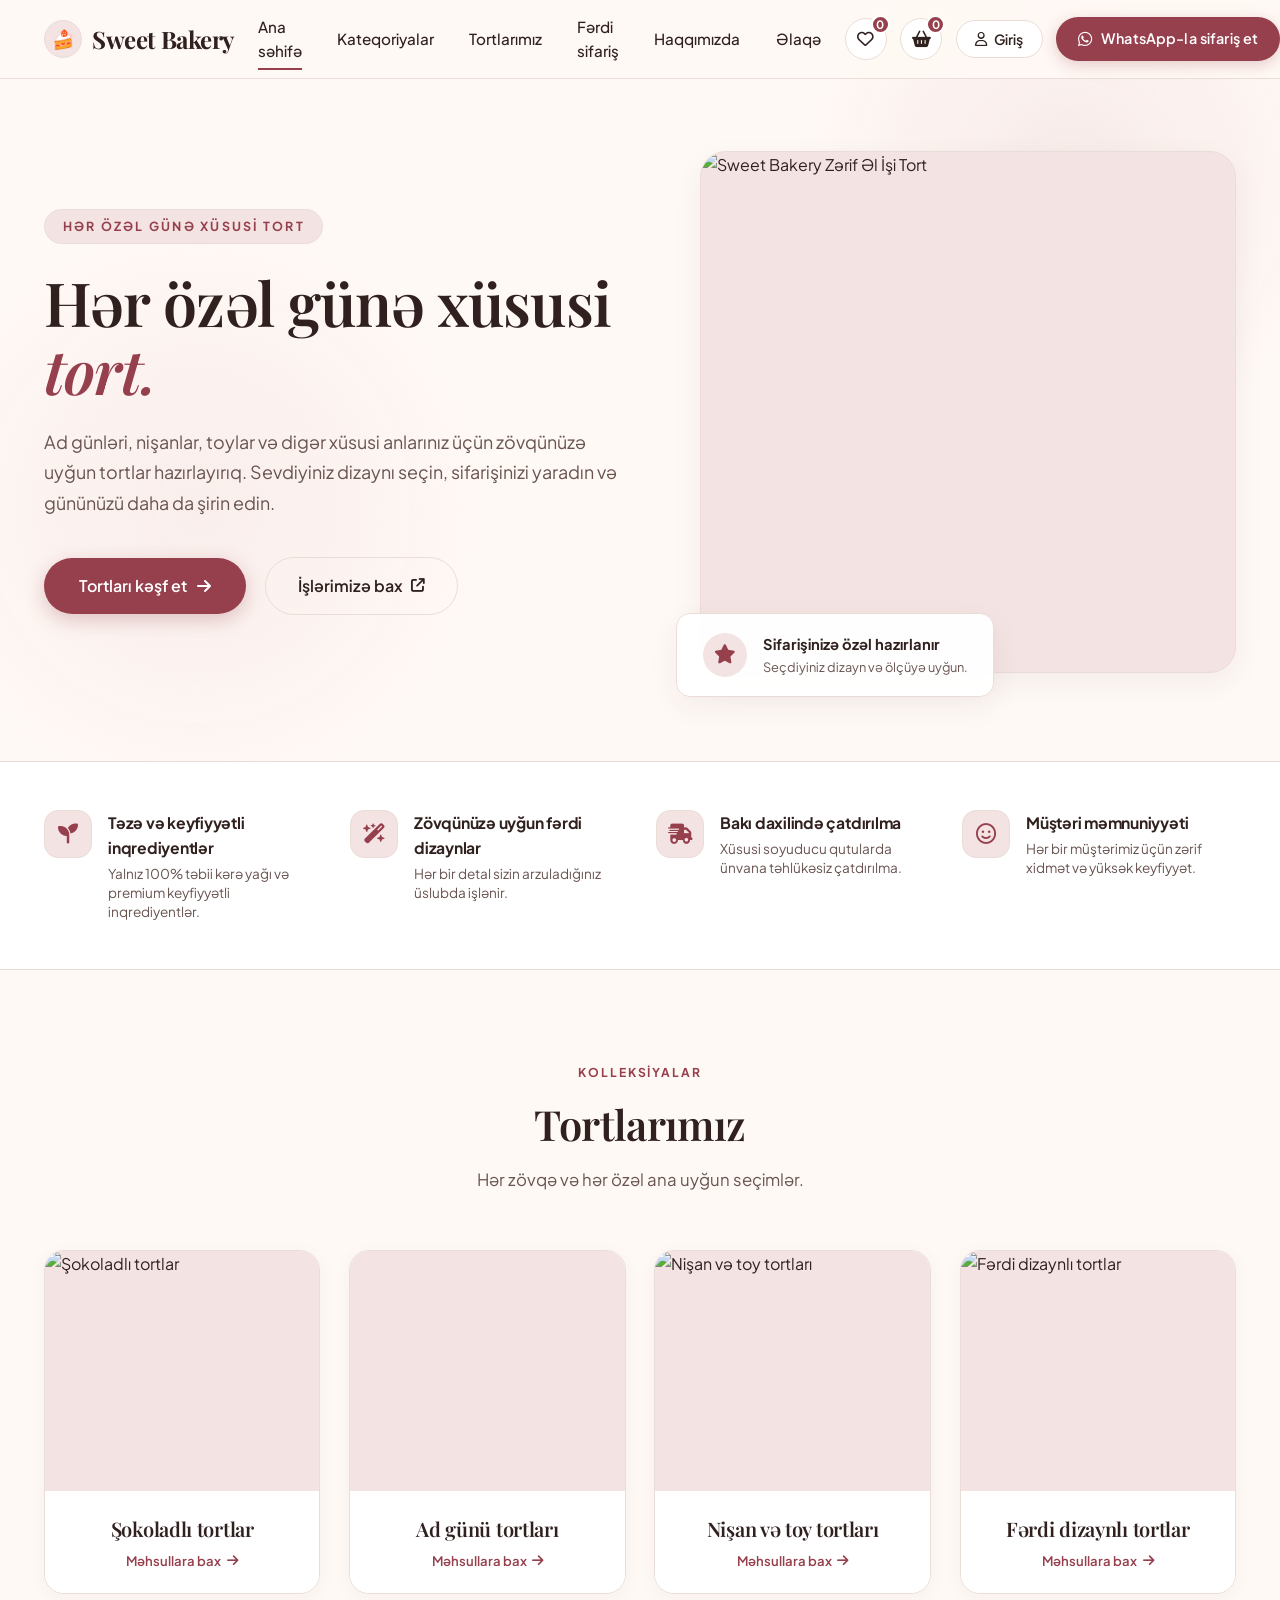
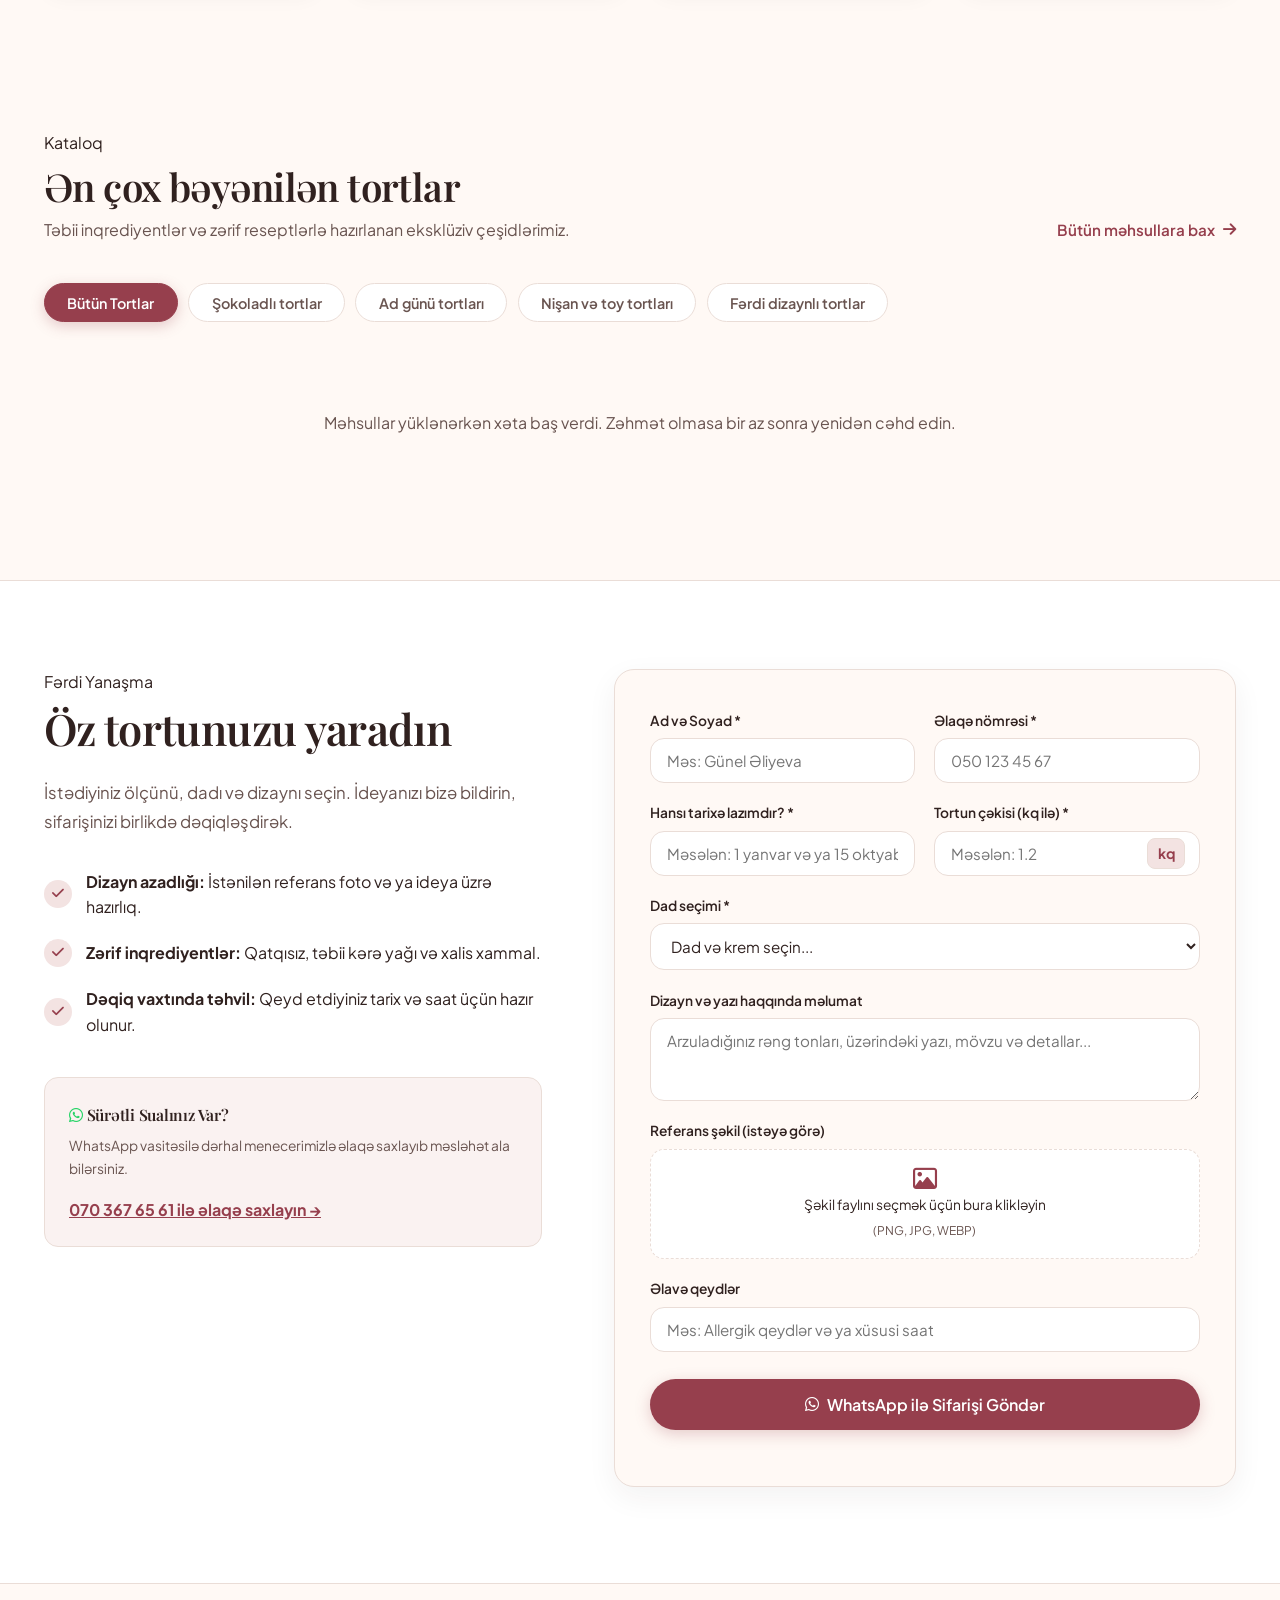
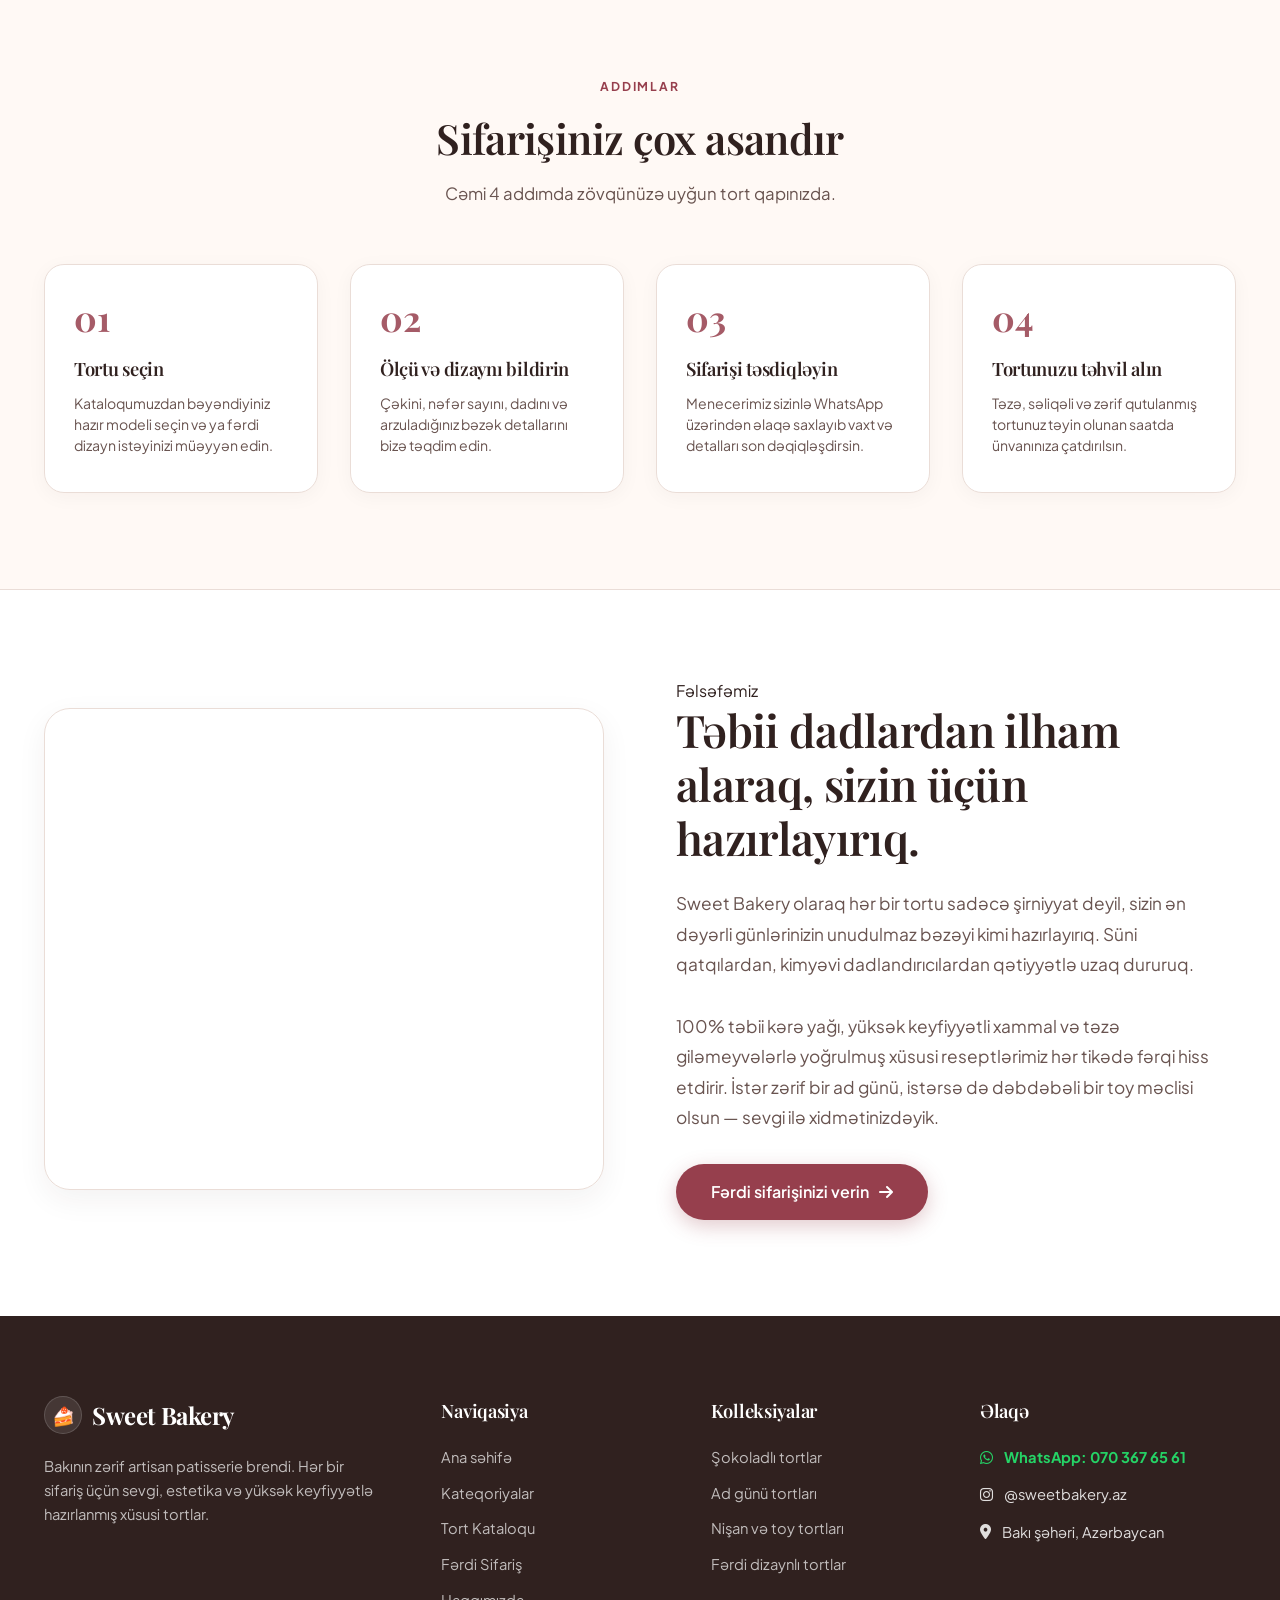
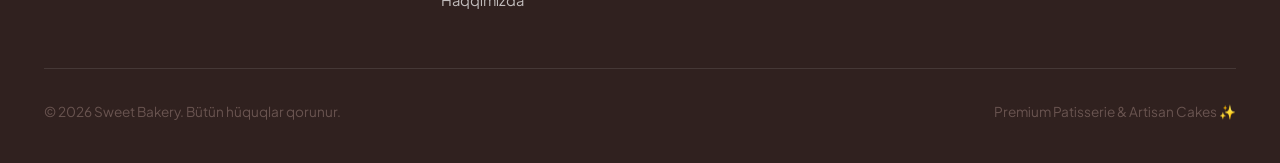
==== commit 98d60267: "Tort çəkisinə minimum 1 kq məhdudiyyəti qoyuldu və dadların admin panelindən idarə edilməsi tam tətb" ====
--- a/index.html
+++ b/index.html
@@ -352,7 +352,7 @@
               <div class="form-field-group">
                 <label for="customSize">Tortun çəkisi (kq ilə) *</label>
                 <div class="input-unit-wrap">
-                  <input type="number" id="customSize" step="0.1" min="0.5" max="50" placeholder="Məsələn: 1.2" required />
+                  <input type="number" id="customSize" step="0.1" min="1" max="50" placeholder="Məsələn: 1.2" required />
                   <span class="input-unit-tag">kq</span>
                 </div>
               </div>
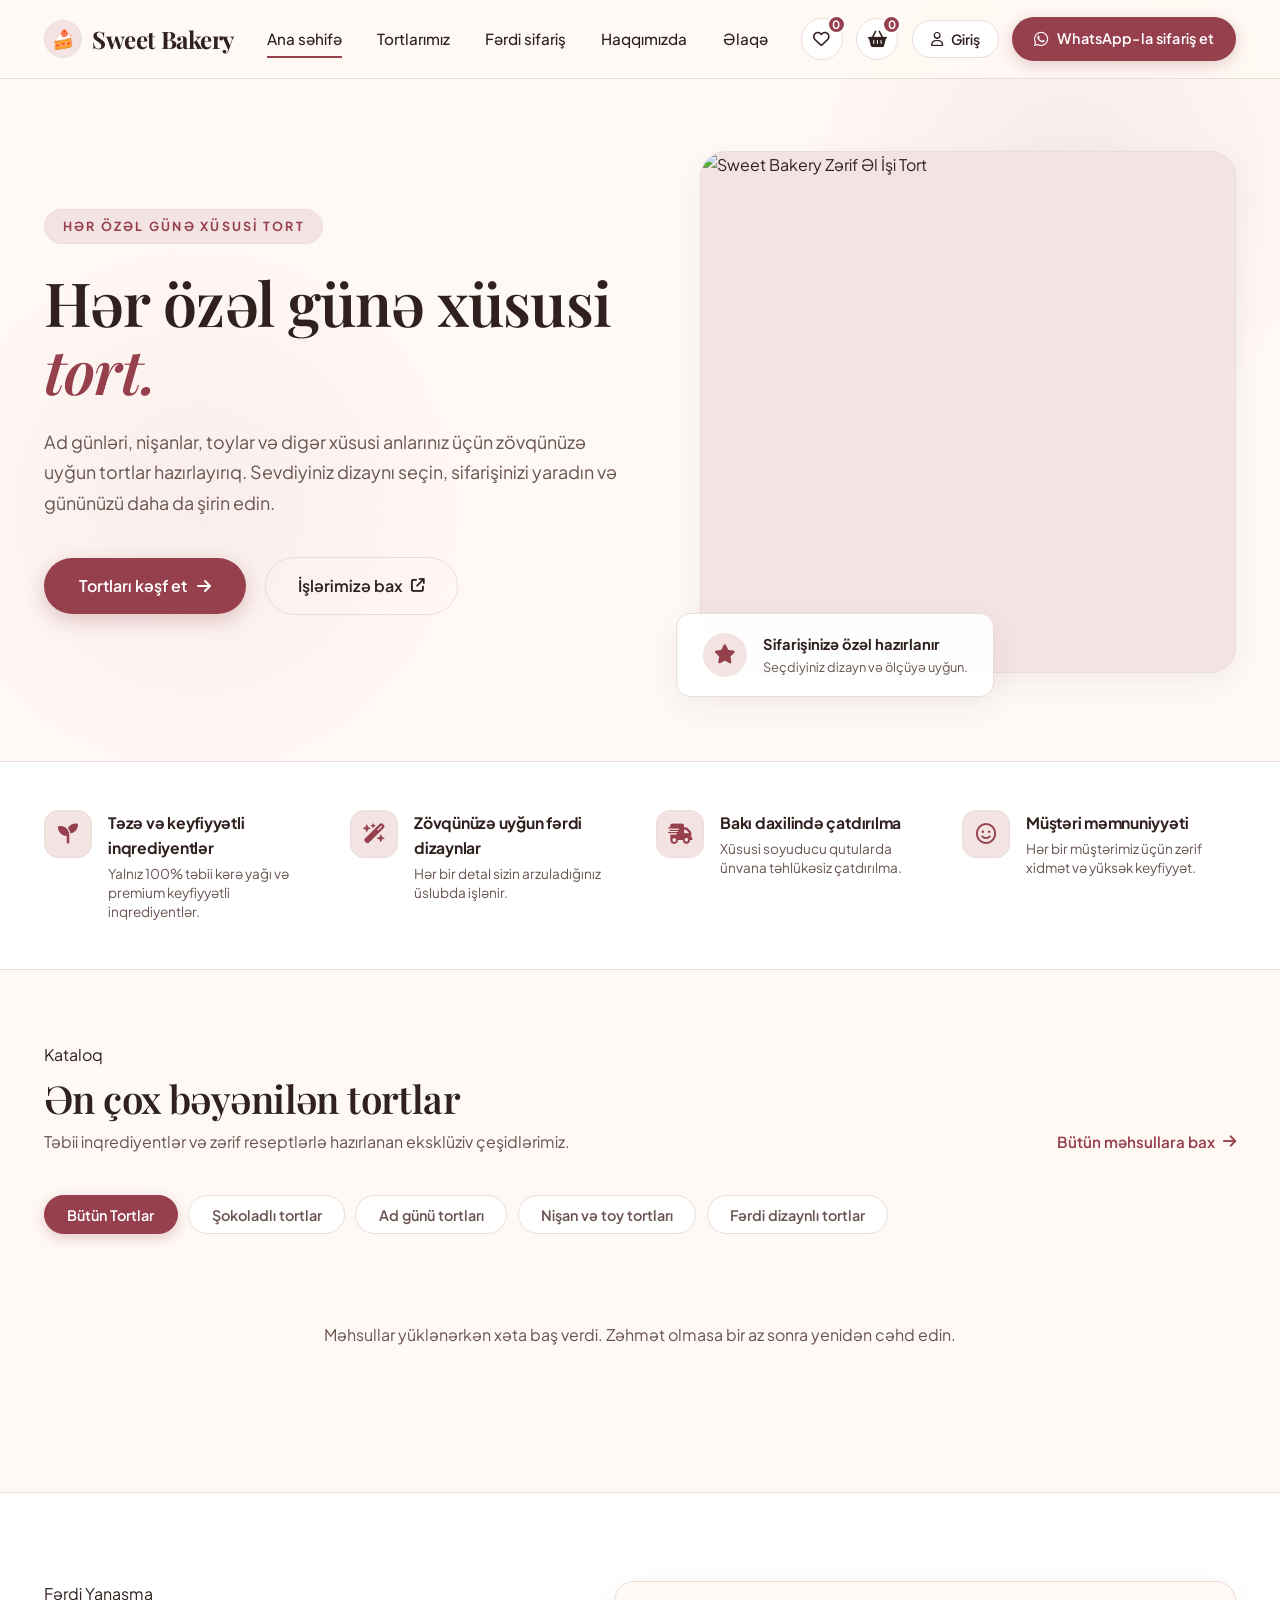
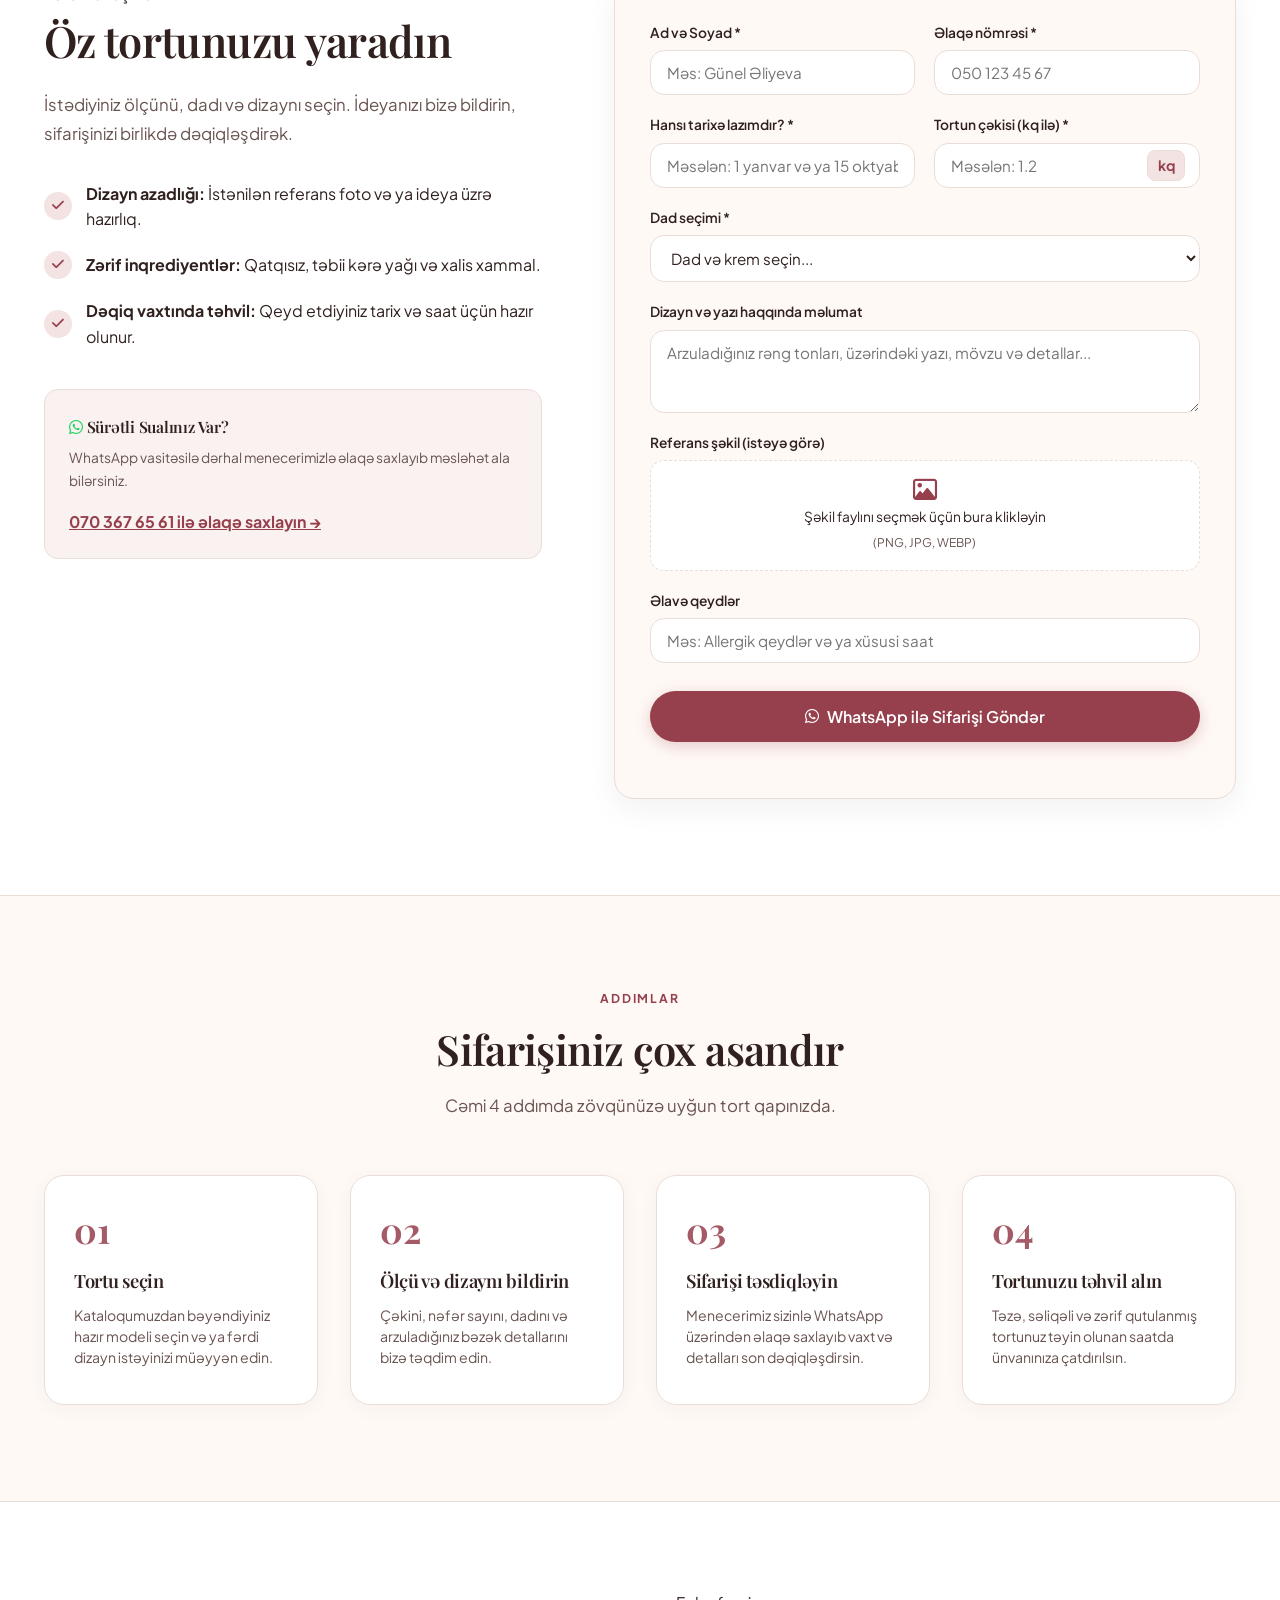
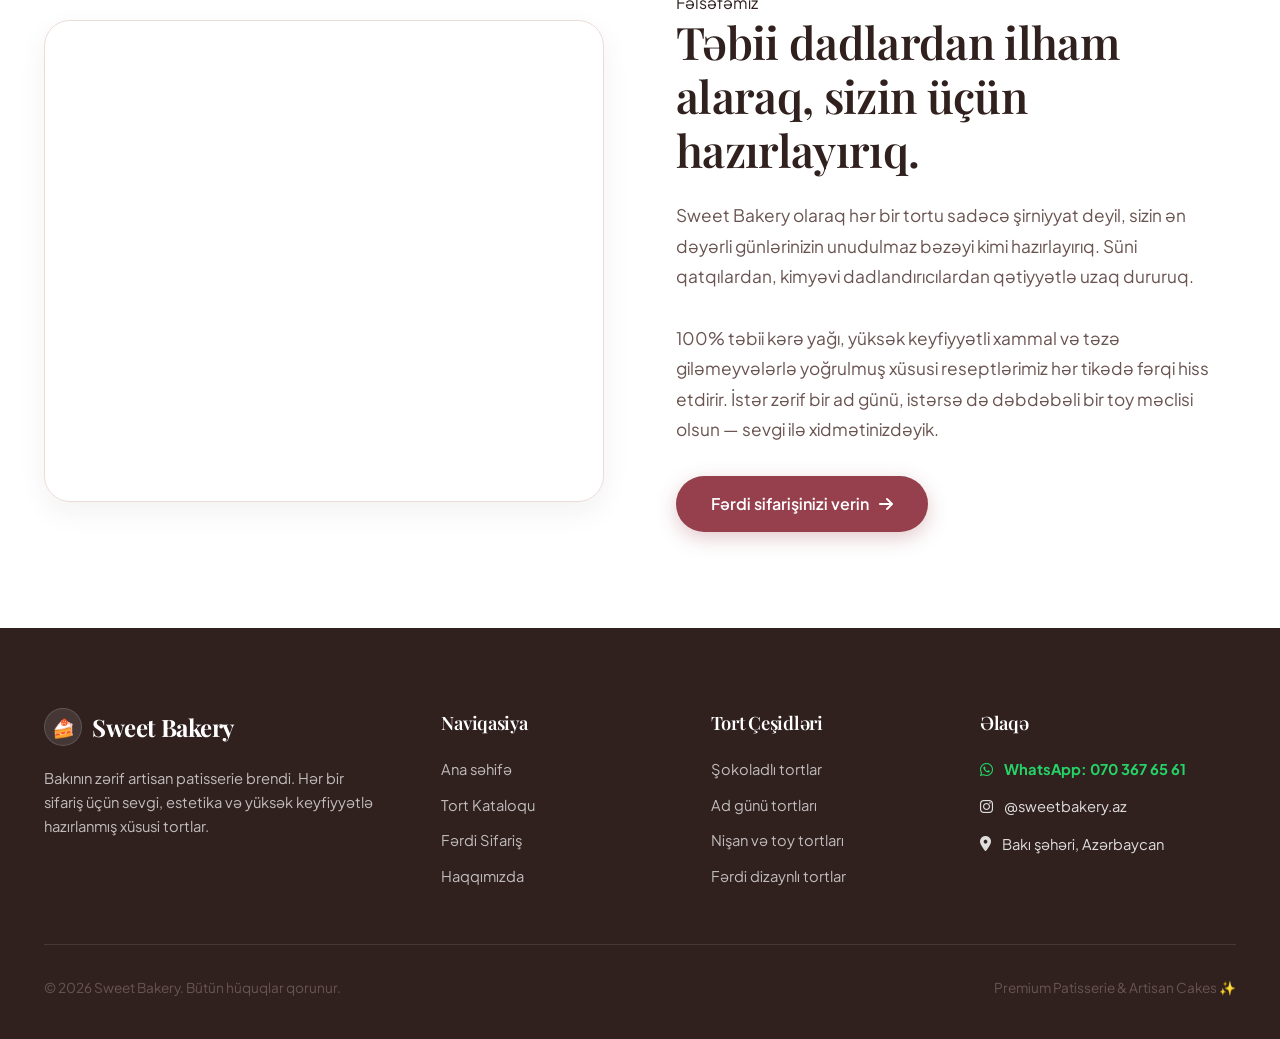
==== commit b4727be8: "Kolleksiyalar bölməsi və ona aid naviqasiya keçidləri tamamilə silindi" ====
--- a/index.html
+++ b/index.html
@@ -40,7 +40,6 @@
       <!-- Mərkəz: Əsas Menyu -->
       <nav class="header-nav" aria-label="Əsas Naviqasiya">
         <a href="#hero" class="nav-link active">Ana səhifə</a>
-        <a href="#categories" class="nav-link">Kateqoriyalar</a>
         <a href="#catalogue" class="nav-link">Tortlarımız</a>
         <a href="#custom-order" class="nav-link">Fərdi sifariş</a>
         <a href="#about" class="nav-link">Haqqımızda</a>
@@ -98,7 +97,6 @@
 
       <div class="mobile-nav-links">
         <a href="#hero" class="mobile-nav-link"><i class="fa-solid fa-house"></i> Ana səhifə</a>
-        <a href="#categories" class="mobile-nav-link"><i class="fa-solid fa-layer-group"></i> Kateqoriyalar</a>
         <a href="#catalogue" class="mobile-nav-link"><i class="fa-solid fa-cake-candles"></i> Tortlarımız</a>
         <a href="#custom-order" class="mobile-nav-link"><i class="fa-solid fa-wand-magic-sparkles"></i> Fərdi sifariş</a>
         <a href="#about" class="mobile-nav-link"><i class="fa-solid fa-heart"></i> Haqqımızda</a>
@@ -203,64 +201,6 @@
     </div>
   </section>
 
-  <!-- ==========================================================================
-       TORT KATEQORİYALARI (CATEGORY CARDS)
-       ========================================================================== -->
-  <section class="categories-section" id="categories">
-    <div class="container">
-      <div class="section-header">
-        <span class="section-tag">Kolleksiyalar</span>
-        <h2>Tortlarımız</h2>
-        <p>Hər zövqə və hər özəl ana uyğun seçimlər.</p>
-      </div>
-
-      <div class="categories-grid">
-        <!-- 1. Şokoladlı tortlar -->
-        <div class="category-card" onclick="selectCategoryByName('Şokoladlı tortlar')">
-          <div class="category-image-wrap">
-            <img src="https://images.unsplash.com/photo-1578985545062-69928b1d9587?auto=format&fit=crop&w=700&q=80" alt="Şokoladlı tortlar" loading="lazy" />
-          </div>
-          <div class="category-card-body">
-            <h3>Şokoladlı tortlar</h3>
-            <span class="cat-hint">Məhsullara bax <i class="fa-solid fa-arrow-right"></i></span>
-          </div>
-        </div>
-
-        <!-- 2. Ad günü tortları -->
-        <div class="category-card" onclick="selectCategoryByName('Ad günü tortları')">
-          <div class="category-image-wrap">
-            <img src="https://images.unsplash.com/photo-1588195538326-c5b1e9f80a1b?auto=format&fit=crop&w=700&q=80" alt="Ad günü tortları" loading="lazy" onerror="this.src='https://images.unsplash.com/photo-1578985545062-69928b1d9587?auto=format&fit=crop&w=700&q=80'" />
-          </div>
-          <div class="category-card-body">
-            <h3>Ad günü tortları</h3>
-            <span class="cat-hint">Məhsullara bax <i class="fa-solid fa-arrow-right"></i></span>
-          </div>
-        </div>
-
-        <!-- 3. Nişan və toy tortları -->
-        <div class="category-card" onclick="selectCategoryByName('Nişan və toy tortları')">
-          <div class="category-image-wrap">
-            <img src="https://images.unsplash.com/photo-1535254973040-607b474cb50d?auto=format&fit=crop&w=700&q=80" alt="Nişan və toy tortları" loading="lazy" />
-          </div>
-          <div class="category-card-body">
-            <h3>Nişan və toy tortları</h3>
-            <span class="cat-hint">Məhsullara bax <i class="fa-solid fa-arrow-right"></i></span>
-          </div>
-        </div>
-
-        <!-- 4. Fərdi dizaynlı tortlar -->
-        <div class="category-card" onclick="selectCategoryByName('Fərdi dizaynlı tortlar')">
-          <div class="category-image-wrap">
-            <img src="https://images.unsplash.com/photo-1586985289688-ca3cf47d3e6e?auto=format&fit=crop&w=700&q=80" alt="Fərdi dizaynlı tortlar" loading="lazy" />
-          </div>
-          <div class="category-card-body">
-            <h3>Fərdi dizaynlı tortlar</h3>
-            <span class="cat-hint">Məhsullara bax <i class="fa-solid fa-arrow-right"></i></span>
-          </div>
-        </div>
-      </div>
-    </div>
-  </section>
 
   <!-- ==========================================================================
        SEÇİLMİŞ MƏHSULLAR — E-COMMERCE KATALOQU
@@ -497,16 +437,15 @@
           <h4>Naviqasiya</h4>
           <div class="footer-links-list">
             <a href="#hero">Ana səhifə</a>
-            <a href="#categories">Kateqoriyalar</a>
             <a href="#catalogue">Tort Kataloqu</a>
             <a href="#custom-order">Fərdi Sifariş</a>
             <a href="#about">Haqqımızda</a>
           </div>
         </div>
 
-        <!-- Kateqoriyalar -->
+        <!-- Çeşidlər -->
         <div class="footer-col">
-          <h4>Kolleksiyalar</h4>
+          <h4>Tort Çeşidləri</h4>
           <div class="footer-links-list">
             <a href="#catalogue" onclick="selectCategoryByName('Şokoladlı tortlar')">Şokoladlı tortlar</a>
             <a href="#catalogue" onclick="selectCategoryByName('Ad günü tortları')">Ad günü tortları</a>
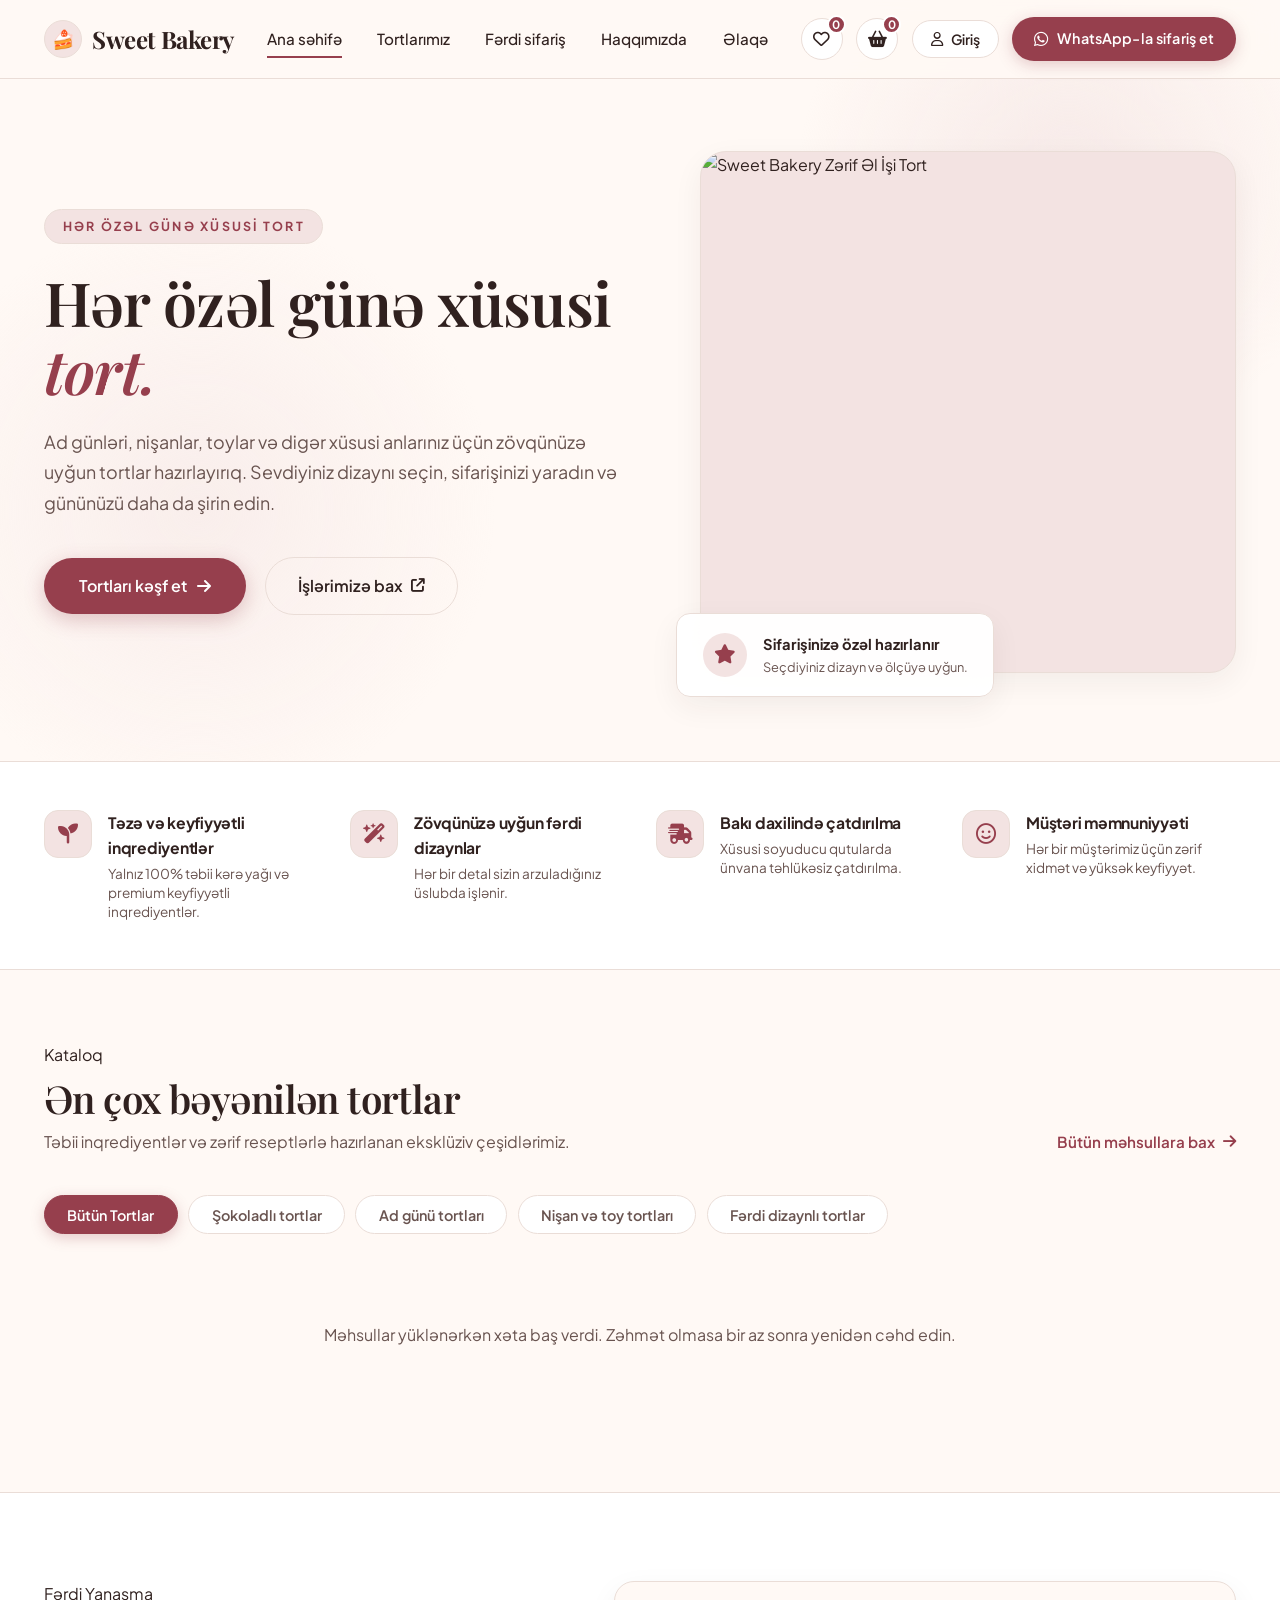
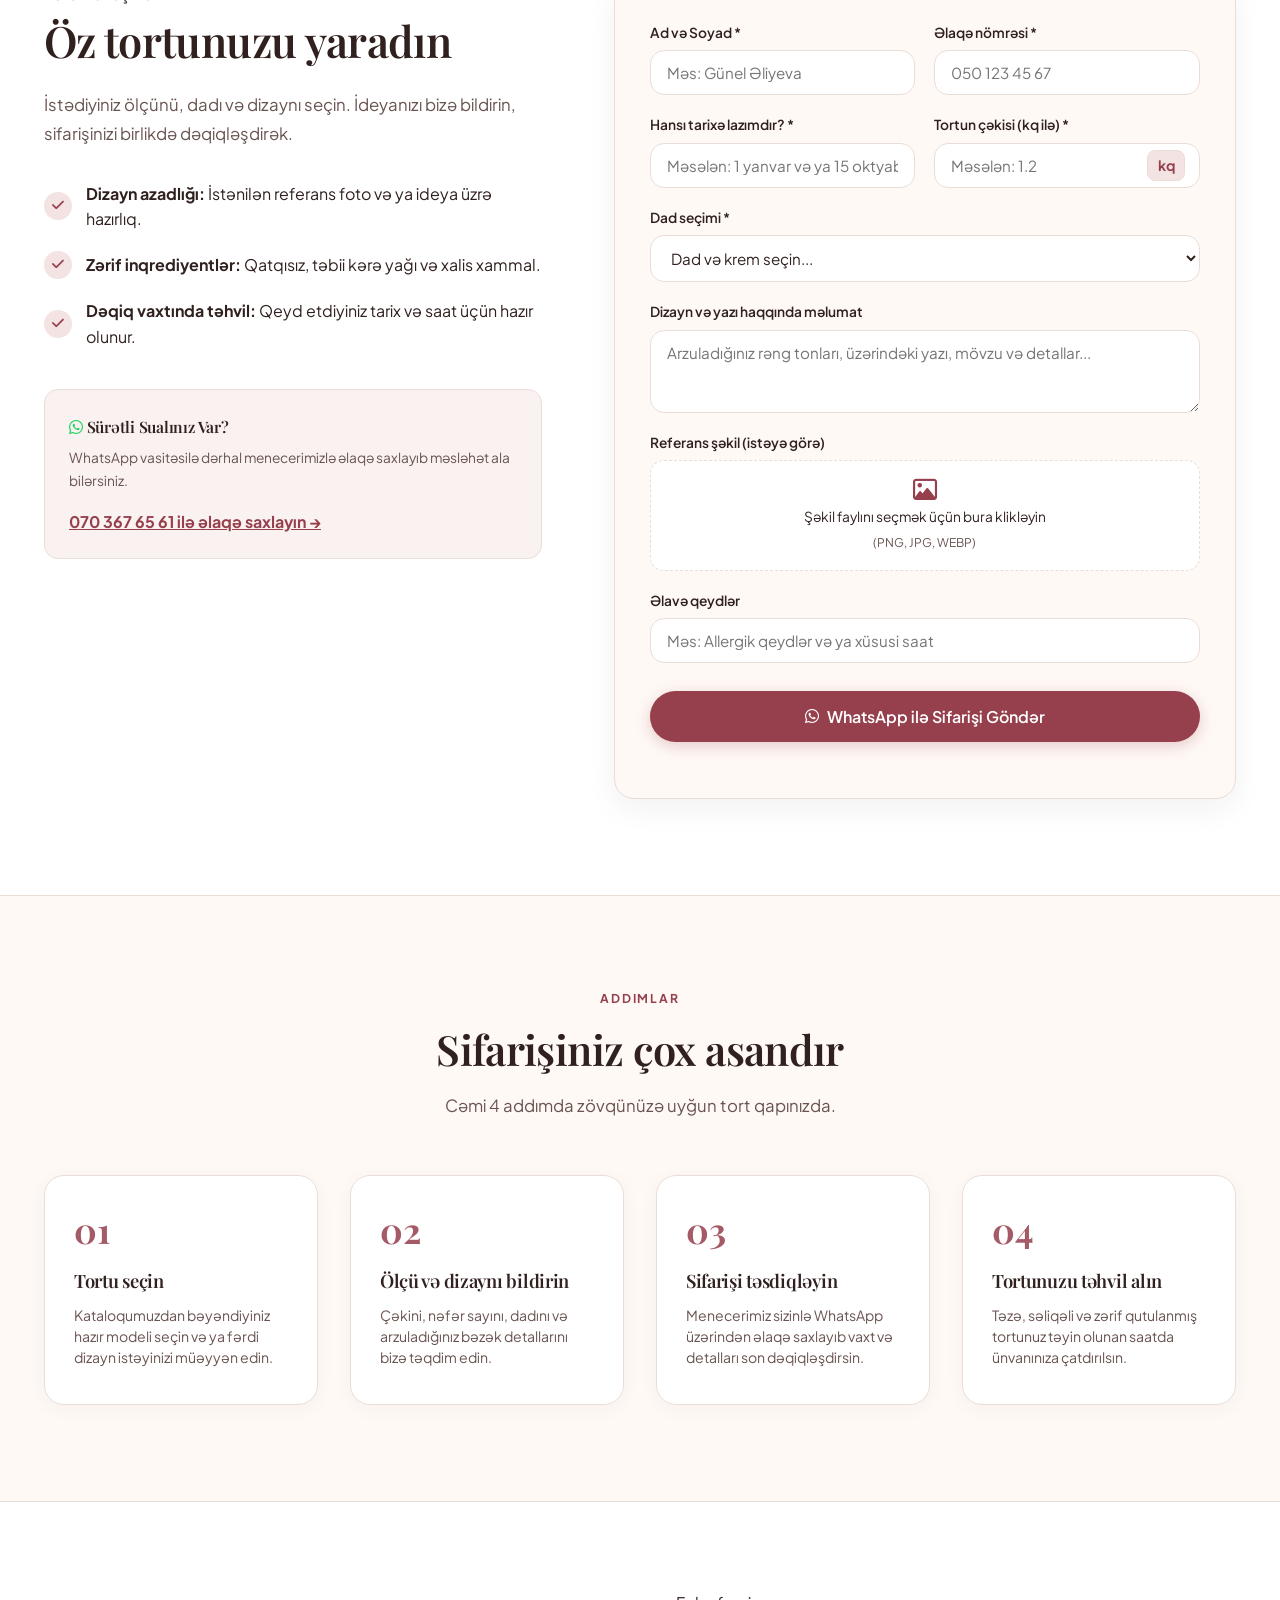
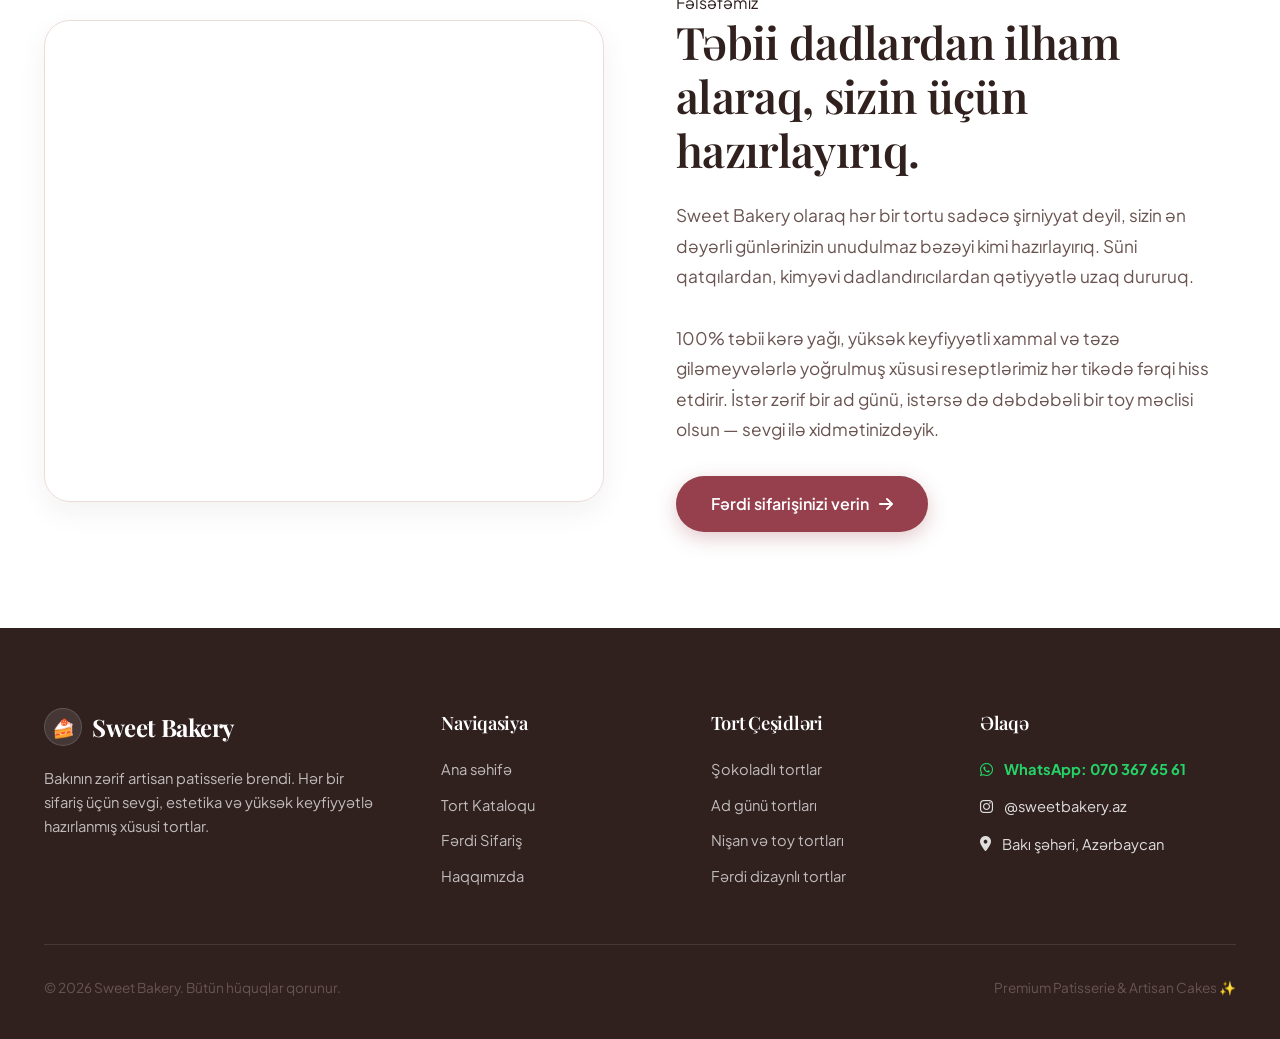
==== commit 113dfb71: "fix(mobile): complete mobile UX redesign with 2-column e-commerce grid, compact header, zero horizon" ====
--- a/index.html
+++ b/index.html
@@ -95,6 +95,12 @@
         </button>
       </div>
 
+      <div id="mobileAuthZone" style="margin-bottom: 1.2rem; padding-bottom: 1.2rem; border-bottom: 1px solid var(--border-warm);">
+        <button onclick="openAuthModal('login'); document.getElementById('mobileNavBackdrop').classList.remove('active');" class="btn-primary-burgundy" style="width: 100%; justify-content: center; padding: 0.65rem 1rem; font-size: 0.88rem;">
+          <i class="fa-regular fa-user"></i> Daxil Ol / Qeydiyyat
+        </button>
+      </div>
+
       <div class="mobile-nav-links">
         <a href="#hero" class="mobile-nav-link"><i class="fa-solid fa-house"></i> Ana səhifə</a>
         <a href="#catalogue" class="mobile-nav-link"><i class="fa-solid fa-cake-candles"></i> Tortlarımız</a>
--- a/styles.css
+++ b/styles.css
@@ -109,8 +109,9 @@
   position: fixed;
   top: 0;
   left: 0;
-  width: 100vw;
-  height: 100vh;
+  width: 100%;
+  max-width: 100%;
+  height: 100%;
   z-index: -1;
   pointer-events: none;
   overflow: hidden;
@@ -2166,109 +2167,245 @@
   }
 }
 
-/* Smartfonlar (Mobile Devices) */
+/* ==========================================================================
+   SMARTFONLAR VƏ MOBİL CİHAZLAR (MOBILE APP EXPERIENCE)
+   ========================================================================== */
 @media (max-width: 768px) {
+  /* Ümumi baza */
+  body {
+    overflow-x: hidden;
+  }
+
+  .container {
+    padding: 0 1rem;
+    max-width: 100%;
+  }
+
+  /* Header & Naviqasiya */
+  .site-header {
+    background: rgba(255, 249, 245, 0.98);
+  }
+
   .site-header .header-nav {
     display: none;
   }
 
   .mobile-menu-toggle {
     display: flex;
+    width: 38px;
+    height: 38px;
+    font-size: 1.05rem;
+    flex-shrink: 0;
   }
 
   .header-container {
-    height: 70px;
+    height: 62px;
+    padding: 0 1rem;
+    gap: 0.5rem;
   }
 
   .brand-logo {
-    font-size: 1.3rem;
+    font-size: 1.2rem;
+    gap: 0.45rem;
   }
 
   .logo-badge {
     width: 32px;
     height: 32px;
-    font-size: 1rem;
+    font-size: 0.95rem;
+  }
+
+  .header-actions {
+    gap: 0.4rem;
+  }
+
+  .icon-action-btn {
+    width: 38px;
+    height: 38px;
+    font-size: 0.95rem;
+  }
+
+  .icon-badge {
+    top: -3px;
+    right: -3px;
+    width: 17px;
+    height: 17px;
+    font-size: 0.65rem;
+  }
+
+  /* Giriş mobil drawer daxilində (#mobileAuthZone) göstərilir */
+  .user-auth-zone {
+    display: none !important;
+  }
+
+  /* WhatsApp ikonu mobildə yığcam dairəvi */
+  .btn-header-whatsapp {
+    width: 38px;
+    height: 38px;
+    padding: 0;
+    border-radius: 50%;
+    justify-content: center;
+    box-shadow: none;
+    flex-shrink: 0;
   }
 
   .btn-header-whatsapp span {
     display: none;
   }
 
-  .btn-header-whatsapp {
-    padding: 0.6rem 0.8rem;
-  }
-
-  .btn-header-login span {
-    display: none;
-  }
-
-  .btn-header-login {
-    padding: 0.55rem 0.75rem;
-  }
-
+  .btn-header-whatsapp i {
+    font-size: 1.15rem;
+  }
+
+  /* Hero Bölməsi */
   .hero-section {
-    padding: 2.5rem 0 3.5rem;
+    padding: 1.8rem 0 2.2rem;
+  }
+
+  .hero-grid {
+    grid-template-columns: 1fr;
+    gap: 1.8rem;
+    text-align: left;
+  }
+
+  .hero-content {
+    max-width: 100%;
+  }
+
+  .hero-overtitle {
+    font-size: 0.72rem;
+    letter-spacing: 0.1em;
+    margin-bottom: 0.45rem;
   }
 
   .hero-title {
-    font-size: 2.4rem;
+    font-size: 1.95rem;
+    line-height: 1.22;
+    margin-bottom: 0.8rem;
   }
 
   .hero-desc {
-    font-size: 1rem;
-    margin-bottom: 1.8rem;
+    font-size: 0.92rem;
+    line-height: 1.55;
+    margin-bottom: 1.4rem;
   }
 
   .hero-btn-group {
     flex-direction: column;
     width: 100%;
+    gap: 0.75rem;
   }
 
   .hero-btn-group a {
     width: 100%;
     justify-content: center;
+    padding: 0.75rem 1.2rem;
+    font-size: 0.92rem;
+  }
+
+  .hero-image-wrap {
+    width: 100%;
   }
 
   .hero-image-card img {
-    height: 320px;
+    height: 240px;
+    object-fit: cover;
   }
 
   .hero-floating-card {
-    left: 10px;
-    bottom: -15px;
-    padding: 0.85rem 1rem;
+    position: static;
+    margin-top: 0.8rem;
+    max-width: 100%;
+    transform: none;
+    padding: 0.8rem 1rem;
+    box-shadow: var(--shadow-sm);
+  }
+
+  /* Üstünlüklər (2x2 Grid) */
+  .benefits-section {
+    padding: 1.5rem 0;
   }
 
   .benefits-grid {
-    grid-template-columns: 1fr;
-    gap: 1.5rem;
+    grid-template-columns: repeat(2, 1fr);
+    gap: 0.75rem;
+  }
+
+  .benefit-card {
+    padding: 0.95rem 0.75rem;
+    gap: 0.45rem;
+    text-align: center;
+    display: flex;
+    flex-direction: column;
+    align-items: center;
+  }
+
+  .benefit-icon {
+    width: 36px;
+    height: 36px;
+    font-size: 1rem;
+    margin-bottom: 0.1rem;
+  }
+
+  .benefit-card h3 {
+    font-size: 0.82rem;
+    line-height: 1.3;
+  }
+
+  .benefit-card p {
+    display: none;
+  }
+
+  /* Kateqoriyalar (2x2 Grid) */
+  .categories-section {
+    padding: 2.8rem 0;
   }
 
   .categories-grid {
-    grid-template-columns: 1fr;
-    gap: 1.2rem;
+    grid-template-columns: repeat(2, 1fr);
+    gap: 0.75rem;
+  }
+
+  .category-card {
+    border-radius: var(--radius-md);
   }
 
   .category-image-wrap {
-    height: 200px;
+    height: 125px;
+  }
+
+  .category-title-banner {
+    padding: 0.65rem 0.5rem;
+  }
+
+  .category-title-banner h3 {
+    font-size: 0.85rem;
+  }
+
+  /* Seçilmiş Məhsullar (Kataloq - Zərif 2-Sütunlu E-Ticarət Grid-i) */
+  .catalogue-section {
+    padding: 2.8rem 0;
   }
 
   .catalogue-top-row {
     flex-direction: column;
     align-items: flex-start;
     gap: 0.8rem;
+    margin-bottom: 1.2rem;
   }
 
   .catalogue-top-row h2 {
-    font-size: 2rem;
+    font-size: 1.85rem;
   }
 
   .filter-pills-wrap {
     flex-wrap: nowrap;
     overflow-x: auto;
-    padding-bottom: 0.5rem;
+    padding-bottom: 0.6rem;
+    margin-bottom: 1.4rem;
     scrollbar-width: none;
     -webkit-overflow-scrolling: touch;
+    width: 100%;
   }
 
   .filter-pills-wrap::-webkit-scrollbar {
@@ -2277,77 +2414,309 @@
 
   .filter-pill {
     flex-shrink: 0;
+    padding: 0.45rem 1rem;
+    font-size: 0.84rem;
   }
 
   .products-grid {
-    grid-template-columns: repeat(2, 1fr);
-    gap: 1rem;
+    grid-template-columns: repeat(2, 1fr) !important;
+    gap: 0.75rem;
+  }
+
+  .product-card {
+    border-radius: var(--radius-md);
   }
 
   .card-image-box {
-    height: 160px;
+    height: 145px;
+  }
+
+  .card-category-badge {
+    top: 0.45rem;
+    left: 0.45rem;
+    padding: 0.2rem 0.5rem;
+    font-size: 0.65rem;
+  }
+
+  .card-fav-btn {
+    top: 0.45rem;
+    right: 0.45rem;
+    width: 30px;
+    height: 30px;
+    font-size: 0.82rem;
   }
 
   .card-content {
-    padding: 0.9rem;
+    padding: 0.75rem 0.65rem;
   }
 
   .card-content h3 {
-    font-size: 0.98rem;
+    font-size: 0.88rem;
+    line-height: 1.3;
+    margin-bottom: 0.25rem;
+    display: -webkit-box;
+    -webkit-line-clamp: 2;
+    -webkit-box-orient: vertical;
+    overflow: hidden;
+  }
+
+  .card-content p {
+    display: none;
   }
 
   .card-footer-row {
     flex-direction: column;
-    align-items: flex-start;
-    gap: 0.6rem;
+    align-items: stretch;
+    gap: 0.45rem;
+    margin-top: 0.45rem;
+  }
+
+  .card-price-tag {
+    font-size: 0.95rem;
+  }
+
+  .card-price-tag span {
+    font-size: 0.68rem;
   }
 
   .btn-card-order {
     width: 100%;
     justify-content: center;
+    padding: 0.45rem 0.5rem;
+    font-size: 0.76rem;
+    border-radius: var(--radius-sm);
+  }
+
+  /* Fərdi Sifariş Formu */
+  .custom-order-section {
+    padding: 2.8rem 0;
+  }
+
+  .custom-order-grid {
+    grid-template-columns: 1fr;
+    gap: 2rem;
+  }
+
+  .custom-order-info h2 {
+    font-size: 1.85rem;
+  }
+
+  .custom-order-info p {
+    font-size: 0.92rem;
+    margin-bottom: 1.4rem;
+  }
+
+  .custom-highlights-list {
+    gap: 0.85rem;
+    margin-bottom: 1.8rem;
+  }
+
+  .custom-order-card {
+    padding: 1.5rem 1.1rem;
+    border-radius: var(--radius-md);
   }
 
   .custom-form-grid {
     grid-template-columns: 1fr;
-  }
-
-  .custom-order-card {
-    padding: 1.6rem 1.2rem;
+    gap: 1rem;
+  }
+
+  .form-field-group input,
+  .form-field-group select,
+  .form-field-group textarea {
+    padding: 0.65rem 0.85rem;
+    font-size: 0.9rem;
+  }
+
+  .btn-submit-custom {
+    padding: 0.85rem;
+    font-size: 0.95rem;
+  }
+
+  /* Addımlar (Sifariş Prosesi) */
+  .process-section {
+    padding: 2.8rem 0;
   }
 
   .process-grid {
     grid-template-columns: 1fr;
-    gap: 1.2rem;
+    gap: 1rem;
+  }
+
+  .process-card {
+    padding: 1.4rem 1.2rem;
+  }
+
+  /* Haqqımızda */
+  .about-section {
+    padding: 2.8rem 0;
+  }
+
+  .about-grid {
+    grid-template-columns: 1fr;
+    gap: 2rem;
+    text-align: left;
   }
 
   .about-content h2 {
-    font-size: 2.1rem;
+    font-size: 1.85rem;
+    margin-bottom: 1rem;
+  }
+
+  .about-content p {
+    font-size: 0.92rem;
+    line-height: 1.6;
+    margin-bottom: 1.4rem;
   }
 
   .about-image-card img {
-    height: 280px;
+    height: 240px;
+    object-fit: cover;
+  }
+
+  /* Footer */
+  .site-footer {
+    padding: 3.5rem 0 2rem;
   }
 
   .footer-grid {
     grid-template-columns: 1fr;
     gap: 2rem;
-  }
-
+    padding-bottom: 2rem;
+  }
+
+  .footer-bottom {
+    flex-direction: column;
+    align-items: center;
+    text-align: center;
+    gap: 0.8rem;
+  }
+
+  /* Modallar & Quick View */
+  .modal-backdrop {
+    padding: 0.75rem;
+  }
+
+  .quickview-modal-box {
+    grid-template-columns: 1fr;
+    max-height: 88vh;
+    overflow-y: auto;
+    border-radius: var(--radius-lg);
+    width: 100%;
+    margin: 0;
+  }
+
+  .quickview-media {
+    min-height: 210px;
+    height: 210px;
+  }
+
+  .quickview-content {
+    padding: 1.4rem 1.1rem;
+  }
+
+  .quickview-content h2 {
+    font-size: 1.45rem;
+  }
+
+  .quickview-price {
+    font-size: 1.35rem;
+    margin-bottom: 0.75rem;
+  }
+
+  .quickview-desc {
+    font-size: 0.88rem;
+    line-height: 1.5;
+    margin-bottom: 1.2rem;
+  }
+
+  .weight-selector-wrap {
+    margin-bottom: 1.4rem;
+  }
+
+  /* Cart & Wishlist Drawers */
   .cart-drawer {
+    width: 100%;
     max-width: 100%;
   }
 
+  .cart-drawer-header {
+    padding: 1.2rem 1.1rem;
+  }
+
+  .cart-drawer-body {
+    padding: 1.1rem;
+  }
+
+  .cart-drawer-footer {
+    padding: 1.2rem 1.1rem;
+  }
+
+  /* Auth Modalı */
   .auth-modal-box {
-    padding: 2rem 1.4rem;
-  }
-}
-
+    padding: 1.8rem 1.2rem;
+    border-radius: var(--radius-lg);
+    margin: 0.5rem;
+  }
+
+  .auth-modal-box h3 {
+    font-size: 1.4rem;
+  }
+}
+
+/* Kiçik Smartfonlar (320px - 480px) */
 @media (max-width: 480px) {
+  .header-container {
+    height: 58px;
+    padding: 0 0.75rem;
+  }
+
+  .brand-logo {
+    font-size: 1.08rem;
+    gap: 0.35rem;
+  }
+
+  .logo-badge {
+    width: 28px;
+    height: 28px;
+    font-size: 0.88rem;
+  }
+
+  .header-actions {
+    gap: 0.35rem;
+  }
+
+  .icon-action-btn,
+  .mobile-menu-toggle,
+  .btn-header-whatsapp {
+    width: 34px;
+    height: 34px;
+  }
+
   .products-grid {
-    grid-template-columns: 1fr;
-  }
+    grid-template-columns: repeat(2, 1fr) !important;
+    gap: 0.55rem;
+  }
+
   .card-image-box {
-    height: 200px;
+    height: 130px;
+  }
+
+  .card-content {
+    padding: 0.6rem 0.5rem;
+  }
+
+  .card-content h3 {
+    font-size: 0.82rem;
+  }
+
+  .card-price-tag {
+    font-size: 0.88rem;
+  }
+
+  .btn-card-order {
+    padding: 0.42rem 0.3rem;
+    font-size: 0.72rem;
   }
 }
 
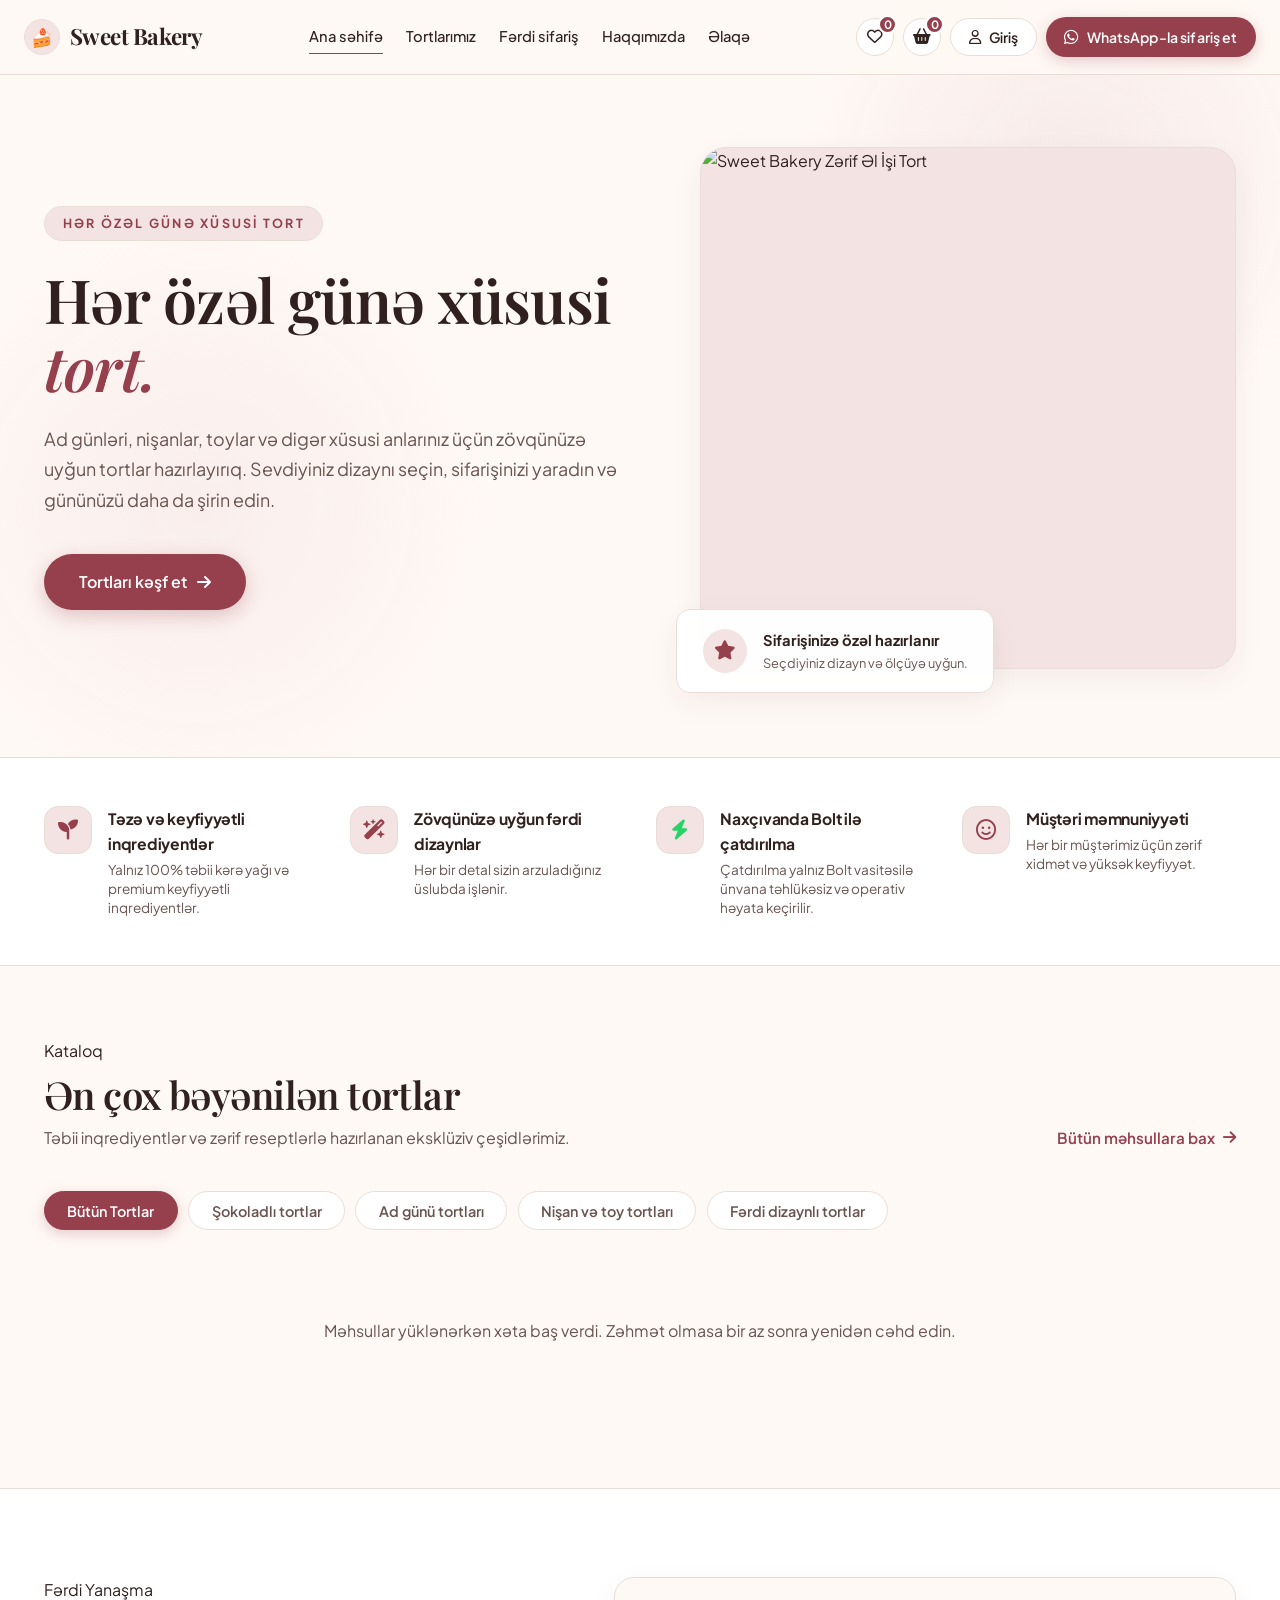
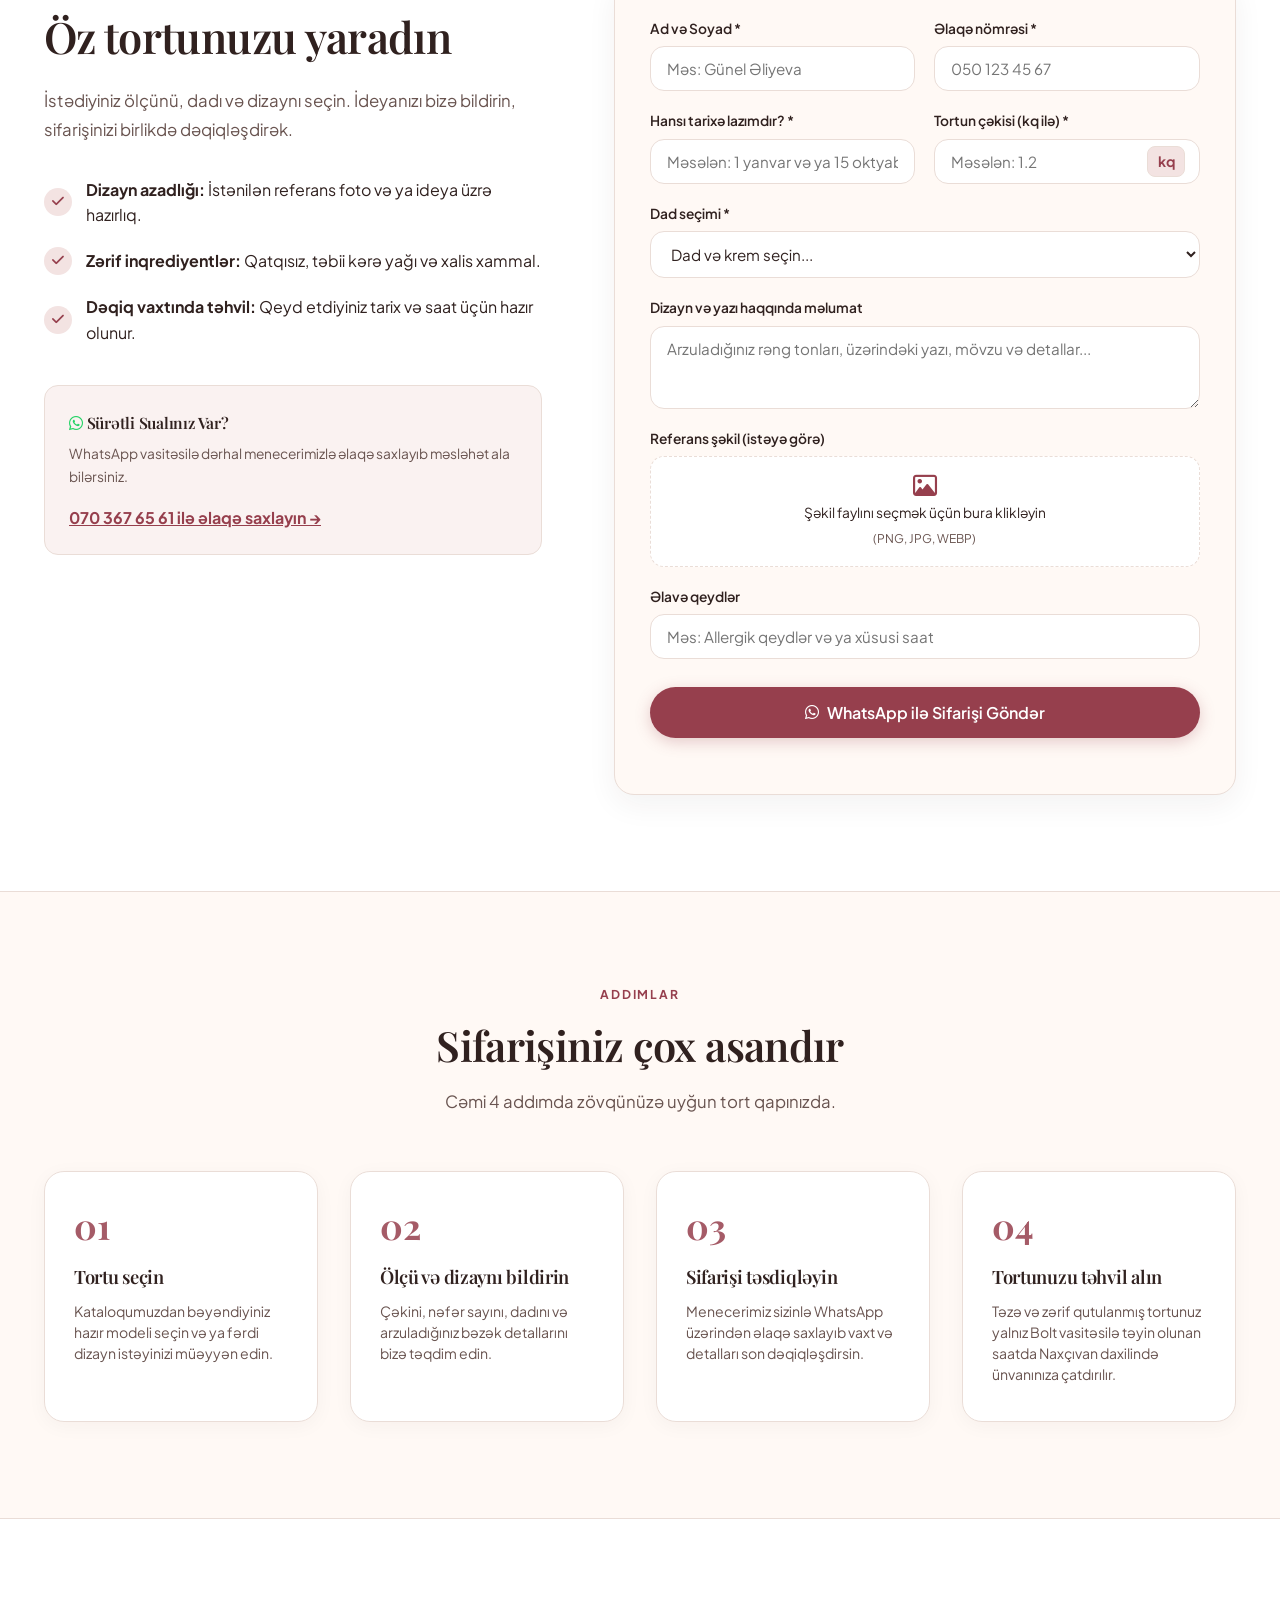
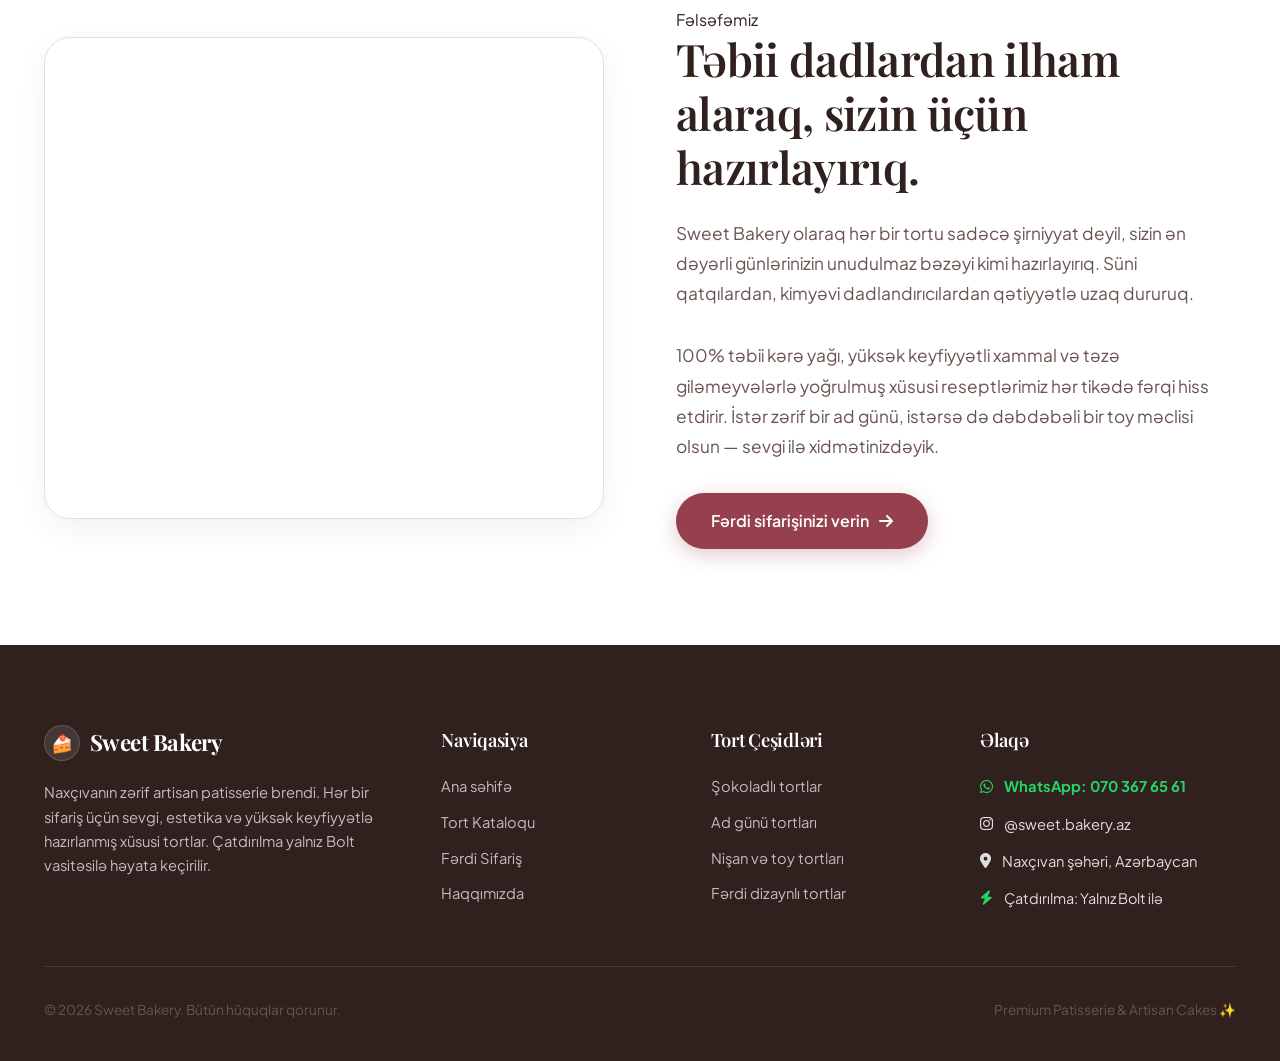
==== commit cd47f08c: "fix(ui): prevent WhatsApp header overflow, remove islerimize bax, update location to Nakhchivan with" ====
--- a/index.html
+++ b/index.html
@@ -134,9 +134,6 @@
             <a href="#catalogue" class="btn-primary-burgundy">
               Tortları kəşf et <i class="fa-solid fa-arrow-right"></i>
             </a>
-            <a href="#about" class="btn-secondary-outline">
-              İşlərimizə bax <i class="fa-solid fa-arrow-up-right-from-square" style="font-size:0.85rem;"></i>
-            </a>
           </div>
         </div>
 
@@ -186,11 +183,11 @@
 
         <div class="benefit-item">
           <div class="benefit-icon-box">
-            <i class="fa-solid fa-truck-fast"></i>
+            <i class="fa-solid fa-bolt" style="color: #25d366;"></i>
           </div>
           <div class="benefit-content">
-            <h4>Bakı daxilində çatdırılma</h4>
-            <p>Xüsusi soyuducu qutularda ünvana təhlükəsiz çatdırılma.</p>
+            <h4>Naxçıvanda Bolt ilə çatdırılma</h4>
+            <p>Çatdırılma yalnız Bolt vasitəsilə ünvana təhlükəsiz və operativ həyata keçirilir.</p>
           </div>
         </div>
 
@@ -384,7 +381,7 @@
         <div class="process-step-card">
           <span class="step-number">04</span>
           <h3>Tortunuzu təhvil alın</h3>
-          <p>Təzə, səliqəli və zərif qutulanmış tortunuz təyin olunan saatda ünvanınıza çatdırılsın.</p>
+          <p>Təzə və zərif qutulanmış tortunuz yalnız Bolt vasitəsilə təyin olunan saatda Naxçıvan daxilində ünvanınıza çatdırılır.</p>
         </div>
       </div>
     </div>
@@ -434,7 +431,7 @@
             <span style="color:#fff;">Sweet Bakery</span>
           </a>
           <p>
-            Bakının zərif artisan patisserie brendi. Hər bir sifariş üçün sevgi, estetika və yüksək keyfiyyətlə hazırlanmış xüsusi tortlar.
+            Naxçıvanın zərif artisan patisserie brendi. Hər bir sifariş üçün sevgi, estetika və yüksək keyfiyyətlə hazırlanmış xüsusi tortlar. Çatdırılma yalnız Bolt vasitəsilə həyata keçirilir.
           </p>
         </div>
 
@@ -467,12 +464,15 @@
             <a href="https://wa.me/994703676561" target="_blank" rel="noopener noreferrer" style="color:#25d366; font-weight: 700;">
               <i class="fa-brands fa-whatsapp"></i> WhatsApp: 070 367 65 61
             </a>
-            <a href="https://instagram.com" target="_blank" rel="noopener noreferrer">
-              <i class="fa-brands fa-instagram"></i> @sweetbakery.az
+            <a href="https://instagram.com/sweet.bakery.az" target="_blank" rel="noopener noreferrer">
+              <i class="fa-brands fa-instagram"></i> @sweet.bakery.az
             </a>
             <a href="#contact">
-              <i class="fa-solid fa-location-dot"></i> Bakı şəhəri, Azərbaycan
+              <i class="fa-solid fa-location-dot"></i> Naxçıvan şəhəri, Azərbaycan
             </a>
+            <div style="display: flex; align-items: center; gap: 0.7rem; color: rgba(255, 255, 255, 0.85); font-size: 0.9rem;">
+              <i class="fa-solid fa-bolt" style="color: #25d366;"></i> Çatdırılma: Yalnız Bolt ilə
+            </div>
           </div>
         </div>
       </div>
--- a/styles.css
+++ b/styles.css
@@ -156,21 +156,26 @@
   box-shadow: var(--shadow-subtle);
 }
 
-.header-container {
+.site-header .header-container {
+  max-width: 1360px;
+  width: 100%;
+  margin: 0 auto;
+  padding: 0 1.5rem;
+  box-sizing: border-box;
   display: flex;
   align-items: center;
   justify-content: space-between;
-  height: 78px;
-  gap: 1.5rem;
+  height: 74px;
+  gap: 1rem;
 }
 
 /* Brand Logo */
 .brand-logo {
   display: flex;
   align-items: center;
-  gap: 0.65rem;
+  gap: 0.6rem;
   font-family: var(--font-serif);
-  font-size: 1.5rem;
+  font-size: 1.4rem;
   font-weight: 700;
   color: var(--text-dark);
   letter-spacing: -0.02em;
@@ -182,15 +187,15 @@
 }
 
 .logo-badge {
-  width: 38px;
-  height: 38px;
+  width: 36px;
+  height: 36px;
   background: var(--soft-pink);
   color: var(--primary-burgundy);
   border-radius: 50%;
   display: flex;
   align-items: center;
   justify-content: center;
-  font-size: 1.15rem;
+  font-size: 1.1rem;
   border: 1px solid var(--border-warm);
 }
 
@@ -198,15 +203,16 @@
 .header-nav {
   display: flex;
   align-items: center;
-  gap: 2.2rem;
+  gap: clamp(0.9rem, 1.8vw, 1.8rem);
 }
 
 .nav-link {
-  font-size: 0.95rem;
+  font-size: 0.92rem;
   font-weight: 500;
   color: var(--text-dark);
   position: relative;
-  padding: 0.4rem 0;
+  padding: 0.35rem 0;
+  white-space: nowrap;
 }
 
 .nav-link::after {
@@ -232,7 +238,7 @@
 .header-actions {
   display: flex;
   align-items: center;
-  gap: 0.85rem;
+  gap: 0.55rem;
   flex-shrink: 0;
 }
 
@@ -240,16 +246,17 @@
   position: relative;
   background: var(--white);
   border: 1px solid var(--border-warm);
-  width: 42px;
-  height: 42px;
+  width: 38px;
+  height: 38px;
   border-radius: 50%;
   color: var(--text-dark);
-  font-size: 1.05rem;
+  font-size: 0.98rem;
   display: flex;
   align-items: center;
   justify-content: center;
   cursor: pointer;
   transition: var(--transition);
+  flex-shrink: 0;
 }
 
 .icon-action-btn:hover {
@@ -340,19 +347,20 @@
 .btn-header-whatsapp {
   display: inline-flex;
   align-items: center;
-  gap: 0.5rem;
-  padding: 0.65rem 1.35rem;
+  gap: 0.45rem;
+  padding: 0.52rem 1.15rem;
   background: var(--primary-burgundy);
   color: var(--white) !important;
   border: none;
   border-radius: var(--radius-pill);
-  font-size: 0.9rem;
+  font-size: 0.88rem;
   font-weight: 600;
   letter-spacing: 0.01em;
   box-shadow: 0 4px 15px rgba(150, 63, 77, 0.25);
   transition: var(--transition);
   cursor: pointer;
   white-space: nowrap;
+  flex-shrink: 0;
 }
 
 .btn-header-whatsapp i {
@@ -1880,133 +1888,586 @@
    ========================================================================== */
 .admin-body {
   background: #FDF9F7;
+  color: var(--text-dark);
   min-height: 100vh;
+  font-family: var(--font-sans);
 }
 
 .admin-layout {
   display: flex;
   min-height: 100vh;
-}
-
+  background: #FDF9F7;
+}
+
+/* 1. Sol Yan Menyu (Sidebar) */
 .admin-sidebar {
-  width: 280px;
+  width: 290px;
   background: var(--white);
   border-right: 1px solid var(--border-warm);
-  padding: 2.2rem 1.6rem;
+  padding: 2rem 1.4rem;
   display: flex;
   flex-direction: column;
   position: sticky;
   top: 0;
   height: 100vh;
+  box-shadow: 2px 0 15px rgba(48, 33, 31, 0.02);
+  z-index: 100;
+  flex-shrink: 0;
+}
+
+.sidebar-brand-box {
+  padding-bottom: 1.8rem;
+  margin-bottom: 1.8rem;
+  border-bottom: 1px solid var(--border-light);
 }
 
 .admin-sidebar .sidebar-logo {
   font-family: var(--font-serif);
-  font-size: 1.45rem;
+  font-size: 1.4rem;
   font-weight: 700;
   color: var(--primary-burgundy);
-  margin-bottom: 2.5rem;
-  display: flex;
-  align-items: center;
-  gap: 0.5rem;
+  display: flex;
+  align-items: center;
+  gap: 0.6rem;
+  letter-spacing: -0.01em;
+}
+
+.sidebar-logo .logo-badge {
+  width: 36px;
+  height: 36px;
+  font-size: 1.1rem;
+}
+
+.sidebar-tagline {
+  font-size: 0.78rem;
+  color: var(--text-muted);
+  font-weight: 600;
+  margin-top: 0.35rem;
+  display: flex;
+  align-items: center;
+  gap: 0.4rem;
+}
+
+.sidebar-live-dot {
+  width: 7px;
+  height: 7px;
+  background: #137333;
+  border-radius: 50%;
+  display: inline-block;
+  box-shadow: 0 0 0 3px rgba(19, 115, 51, 0.15);
 }
 
 .admin-nav {
   display: flex;
   flex-direction: column;
-  gap: 0.5rem;
+  gap: 0.45rem;
   flex-grow: 1;
 }
 
 .admin-nav-item {
   display: flex;
   align-items: center;
-  gap: 0.8rem;
-  padding: 0.85rem 1.2rem;
-  border-radius: var(--radius-md);
+  gap: 0.85rem;
+  padding: 0.85rem 1.1rem;
+  border-radius: 12px;
   color: var(--text-dark);
   font-weight: 600;
-  font-size: 0.95rem;
+  font-size: 0.92rem;
   transition: var(--transition);
   cursor: pointer;
-  border: none;
+  border: 1px solid transparent;
   background: transparent;
   width: 100%;
   text-align: left;
-}
-
-.admin-nav-item:hover, .admin-nav-item.active {
+  text-decoration: none;
+}
+
+.admin-nav-item i {
+  font-size: 1.05rem;
+  width: 20px;
+  text-align: center;
+  color: var(--text-muted);
+  transition: var(--transition);
+}
+
+.admin-nav-item:hover {
+  background: var(--soft-pink-light);
+  color: var(--primary-burgundy);
+}
+
+.admin-nav-item:hover i {
+  color: var(--primary-burgundy);
+}
+
+.admin-nav-item.active {
   background: var(--soft-pink);
   color: var(--primary-burgundy);
-}
-
+  border-color: var(--border-warm);
+  font-weight: 700;
+  box-shadow: 0 2px 8px rgba(150, 63, 77, 0.08);
+}
+
+.admin-nav-item.active i {
+  color: var(--primary-burgundy);
+}
+
+.admin-nav-badge {
+  margin-left: auto;
+  background: rgba(150, 63, 77, 0.1);
+  color: var(--primary-burgundy);
+  font-size: 0.72rem;
+  font-weight: 700;
+  padding: 0.15rem 0.6rem;
+  border-radius: var(--radius-pill);
+}
+
+.admin-sidebar-footer {
+  margin-top: auto;
+  padding-top: 1.4rem;
+  border-top: 1px solid var(--border-light);
+}
+
+.admin-user-card {
+  display: flex;
+  align-items: center;
+  gap: 0.75rem;
+  padding: 0.8rem;
+  background: var(--bg-cream);
+  border-radius: 14px;
+  border: 1px solid var(--border-warm);
+  margin-bottom: 0.85rem;
+}
+
+.admin-user-avatar {
+  width: 38px;
+  height: 38px;
+  border-radius: 50%;
+  background: var(--soft-pink);
+  color: var(--primary-burgundy);
+  display: flex;
+  align-items: center;
+  justify-content: center;
+  font-size: 1rem;
+  font-weight: 700;
+  flex-shrink: 0;
+  border: 1px solid var(--border-warm);
+}
+
+.admin-user-info {
+  min-width: 0;
+  flex-grow: 1;
+}
+
+.admin-user-role {
+  font-size: 0.72rem;
+  font-weight: 700;
+  text-transform: uppercase;
+  color: var(--primary-burgundy);
+  letter-spacing: 0.04em;
+}
+
+.admin-user-email {
+  font-size: 0.82rem;
+  font-weight: 600;
+  color: var(--text-dark);
+  white-space: nowrap;
+  overflow: hidden;
+  text-overflow: ellipsis;
+}
+
+.btn-admin-logout {
+  width: 100%;
+  padding: 0.65rem 1rem;
+  background: #FFF5F5;
+  color: #C5221F;
+  border: 1px solid #FCD8D8;
+  border-radius: 10px;
+  font-size: 0.86rem;
+  font-weight: 600;
+  cursor: pointer;
+  display: flex;
+  align-items: center;
+  justify-content: center;
+  gap: 0.5rem;
+  transition: var(--transition);
+}
+
+.btn-admin-logout:hover {
+  background: #FDE8E8;
+  border-color: #F8B4B4;
+}
+
+/* 2. Sağ Əsas Məzmun (Main Area) */
 .admin-main {
   flex-grow: 1;
-  padding: 2.5rem 3rem;
+  padding: 2.5rem 3.2rem;
   overflow-y: auto;
+  min-width: 0;
 }
 
 .admin-header {
   display: flex;
   justify-content: space-between;
   align-items: center;
-  margin-bottom: 2.5rem;
-}
-
-.admin-header h1 {
-  font-size: 2.2rem;
-  color: var(--text-dark);
-}
-
+  margin-bottom: 2.2rem;
+  flex-wrap: wrap;
+  gap: 1.2rem;
+}
+
+.admin-header-title h1 {
+  font-size: 2.1rem;
+  font-family: var(--font-serif);
+  color: var(--text-dark);
+  letter-spacing: -0.02em;
+  margin-bottom: 0.25rem;
+}
+
+.admin-header-title p {
+  color: var(--text-muted);
+  font-size: 0.95rem;
+}
+
+/* 3. Statistik Göstəricilər (Stats Grid) */
 .admin-stats-grid {
   display: grid;
-  grid-template-columns: repeat(3, 1fr);
-  gap: 1.5rem;
-  margin-bottom: 2.5rem;
+  grid-template-columns: repeat(4, 1fr);
+  gap: 1.2rem;
+  margin-bottom: 2.4rem;
 }
 
 .stat-card {
   background: var(--white);
-  padding: 1.6rem;
-  border-radius: var(--radius-lg);
-  box-shadow: var(--shadow-subtle);
-  border: 1px solid var(--border-warm);
-}
-
-.stat-card h5 {
+  padding: 1.4rem 1.3rem;
+  border-radius: 16px;
+  box-shadow: 0 4px 18px rgba(48, 33, 31, 0.03);
+  border: 1px solid var(--border-warm);
+  transition: var(--transition);
+  display: flex;
+  flex-direction: column;
+}
+
+.stat-card:hover {
+  transform: translateY(-3px);
+  box-shadow: 0 8px 25px rgba(150, 63, 77, 0.08);
+  border-color: var(--primary-burgundy);
+}
+
+.stat-card-top {
+  display: flex;
+  align-items: center;
+  justify-content: space-between;
+  margin-bottom: 0.8rem;
+}
+
+.stat-card-title {
   font-family: var(--font-sans);
-  font-size: 0.85rem;
+  font-size: 0.76rem;
   text-transform: uppercase;
   color: var(--text-muted);
-  font-weight: 600;
-  margin-bottom: 0.5rem;
+  font-weight: 700;
   letter-spacing: 0.05em;
 }
 
-.stat-card .stat-num {
-  font-size: 2.4rem;
+.stat-card-icon {
+  width: 38px;
+  height: 38px;
+  border-radius: 10px;
+  display: flex;
+  align-items: center;
+  justify-content: center;
+  font-size: 1.1rem;
+}
+
+.stat-card-icon.cake {
+  background: #FAF2F1;
+  color: var(--primary-burgundy);
+}
+
+.stat-card-icon.cat {
+  background: #FEF7E6;
+  color: #B06000;
+}
+
+.stat-card-icon.flavor {
+  background: #FCE8E6;
+  color: #C5221F;
+}
+
+.stat-card-icon.status {
+  background: #E6F4EA;
+  color: #137333;
+}
+
+.stat-card-num {
+  font-size: 2.2rem;
   font-family: var(--font-serif);
   font-weight: 700;
-  color: var(--primary-burgundy);
-}
-
+  color: var(--text-dark);
+  line-height: 1.1;
+  margin-bottom: 0.35rem;
+}
+
+.stat-card-sub {
+  font-size: 0.78rem;
+  color: #8E7B77;
+  font-weight: 500;
+}
+
+/* 4. İdarəetmə Kartı (Admin Card) */
 .admin-card {
   background: var(--white);
-  border-radius: var(--radius-lg);
+  border-radius: 18px;
   padding: 2.2rem;
-  box-shadow: var(--shadow-subtle);
-  margin-bottom: 2.5rem;
-  border: 1px solid var(--border-warm);
-}
-
-.admin-card h2 {
-  font-size: 1.45rem;
-  margin-bottom: 1.5rem;
-  color: var(--text-dark);
-}
-
+  box-shadow: 0 4px 20px rgba(48, 33, 31, 0.03);
+  margin-bottom: 2.2rem;
+  border: 1px solid var(--border-warm);
+}
+
+.admin-card-header {
+  display: flex;
+  justify-content: space-between;
+  align-items: center;
+  margin-bottom: 1.8rem;
+  padding-bottom: 1.1rem;
+  border-bottom: 1px solid var(--border-light);
+  flex-wrap: wrap;
+  gap: 1rem;
+}
+
+.admin-card-header h2 {
+  font-size: 1.35rem;
+  font-family: var(--font-serif);
+  color: var(--text-dark);
+  display: flex;
+  align-items: center;
+  gap: 0.65rem;
+  margin: 0;
+}
+
+.admin-card-header h2 i {
+  color: var(--primary-burgundy);
+  font-size: 1.2rem;
+}
+
+/* 5. Formalar və Giriş Sahələri */
+.admin-form-grid {
+  display: grid;
+  grid-template-columns: repeat(3, 1fr);
+  gap: 1.2rem;
+}
+
+.form-group {
+  display: flex;
+  flex-direction: column;
+  gap: 0.45rem;
+}
+
+.form-group.full-width {
+  grid-column: 1 / -1;
+}
+
+.form-group.two-cols {
+  grid-column: span 2;
+}
+
+.form-group label {
+  font-size: 0.85rem;
+  font-weight: 600;
+  color: var(--text-dark);
+  display: flex;
+  align-items: center;
+  gap: 0.4rem;
+}
+
+.form-group label i {
+  color: var(--primary-burgundy);
+}
+
+.form-group input,
+.form-group select,
+.form-group textarea {
+  width: 100%;
+  padding: 0.78rem 1rem;
+  border: 1.5px solid var(--border-warm);
+  border-radius: 12px;
+  background: var(--white);
+  color: var(--text-dark);
+  font-size: 0.92rem;
+  outline: none;
+  transition: var(--transition);
+  font-family: inherit;
+}
+
+.form-group input:focus,
+.form-group select:focus,
+.form-group textarea:focus {
+  border-color: var(--primary-burgundy);
+  box-shadow: 0 0 0 3px rgba(150, 63, 77, 0.1);
+  background: #FFFDFB;
+}
+
+/* Qiymət vahidi əlavəsi */
+.input-price-wrap {
+  position: relative;
+  display: flex;
+  align-items: center;
+  width: 100%;
+}
+
+.input-price-wrap input {
+  padding-right: 4.8rem !important;
+}
+
+.input-price-tag {
+  position: absolute;
+  right: 0.85rem;
+  font-weight: 700;
+  font-size: 0.82rem;
+  color: var(--primary-burgundy);
+  background: var(--soft-pink);
+  padding: 0.25rem 0.65rem;
+  border-radius: 8px;
+  border: 1px solid var(--border-warm);
+  pointer-events: none;
+}
+
+/* Müasir Şəkil Yükləmə Sahəsi (Drag & Drop Zone) */
+.upload-dropzone {
+  border: 2px dashed var(--border-warm);
+  border-radius: 14px;
+  padding: 1.8rem 1.2rem;
+  text-align: center;
+  background: #FFFDFB;
+  cursor: pointer;
+  transition: var(--transition);
+  position: relative;
+  overflow: hidden;
+}
+
+.upload-dropzone:hover, .upload-dropzone.dragover {
+  border-color: var(--primary-burgundy);
+  background: var(--soft-pink-light);
+}
+
+.upload-dropzone-icon {
+  width: 48px;
+  height: 48px;
+  border-radius: 50%;
+  background: var(--soft-pink);
+  color: var(--primary-burgundy);
+  display: flex;
+  align-items: center;
+  justify-content: center;
+  font-size: 1.35rem;
+  margin: 0 auto 0.75rem;
+  border: 1px solid var(--border-warm);
+}
+
+.upload-dropzone-title {
+  font-weight: 600;
+  font-size: 0.95rem;
+  color: var(--text-dark);
+  margin-bottom: 0.25rem;
+}
+
+.upload-dropzone-desc {
+  font-size: 0.8rem;
+  color: var(--text-muted);
+}
+
+.image-preview-card {
+  display: flex;
+  align-items: center;
+  gap: 1.1rem;
+  padding: 0.85rem 1.1rem;
+  background: var(--bg-cream);
+  border: 1px solid var(--border-warm);
+  border-radius: 14px;
+  margin-top: 0.85rem;
+}
+
+.image-preview-card img {
+  width: 72px;
+  height: 72px;
+  object-fit: cover;
+  border-radius: 10px;
+  border: 1.5px solid var(--border-warm);
+  flex-shrink: 0;
+}
+
+.preview-details {
+  flex-grow: 1;
+}
+
+.preview-badge-ready {
+  display: inline-flex;
+  align-items: center;
+  gap: 0.35rem;
+  font-size: 0.75rem;
+  font-weight: 700;
+  color: #137333;
+  background: #E6F4EA;
+  padding: 0.2rem 0.6rem;
+  border-radius: var(--radius-pill);
+  margin-bottom: 0.3rem;
+}
+
+.preview-caption {
+  font-size: 0.82rem;
+  color: var(--text-muted);
+}
+
+/* Düymələr */
+.btn-admin-primary {
+  display: inline-flex;
+  align-items: center;
+  gap: 0.55rem;
+  padding: 0.8rem 1.8rem;
+  background: var(--primary-burgundy);
+  color: var(--white) !important;
+  border: none;
+  border-radius: var(--radius-pill);
+  font-size: 0.92rem;
+  font-weight: 700;
+  letter-spacing: 0.01em;
+  box-shadow: 0 4px 15px rgba(150, 63, 77, 0.25);
+  cursor: pointer;
+  transition: var(--transition);
+}
+
+.btn-admin-primary:hover {
+  background: var(--burgundy-hover);
+  transform: translateY(-2px);
+  box-shadow: 0 6px 20px rgba(150, 63, 77, 0.35);
+}
+
+.btn-admin-secondary {
+  display: inline-flex;
+  align-items: center;
+  gap: 0.45rem;
+  padding: 0.75rem 1.4rem;
+  background: var(--white);
+  color: var(--text-dark);
+  border: 1.5px solid var(--border-warm);
+  border-radius: var(--radius-pill);
+  font-size: 0.9rem;
+  font-weight: 600;
+  cursor: pointer;
+  transition: var(--transition);
+}
+
+.btn-admin-secondary:hover {
+  background: var(--soft-pink);
+  border-color: var(--primary-burgundy);
+  color: var(--primary-burgundy);
+}
+
+/* 6. Məlumat Cədvəlləri (Data Tables) */
 .table-responsive {
   overflow-x: auto;
+  border-radius: 14px;
+  border: 1px solid var(--border-warm);
+  background: var(--white);
 }
 
 .admin-table {
@@ -2016,38 +2477,75 @@
 }
 
 .admin-table th {
-  padding: 1rem;
-  font-size: 0.82rem;
+  padding: 1.05rem 1.2rem;
+  font-size: 0.76rem;
   text-transform: uppercase;
   color: var(--text-muted);
-  border-bottom: 2px solid var(--border-warm);
+  background: #FAF5F2;
+  border-bottom: 1px solid var(--border-warm);
   letter-spacing: 0.05em;
+  font-weight: 700;
 }
 
 .admin-table td {
-  padding: 1rem;
+  padding: 1.1rem 1.2rem;
   border-bottom: 1px solid var(--border-light);
   vertical-align: middle;
-}
-
-.admin-table tr:hover {
-  background: var(--soft-pink-light);
-}
-
-.table-img {
-  width: 54px;
-  height: 54px;
-  border-radius: var(--radius-sm);
+  font-size: 0.92rem;
+}
+
+.admin-table tr:hover td {
+  background: #FFFDFB;
+}
+
+.admin-table tr:last-child td {
+  border-bottom: none;
+}
+
+.table-cake-img {
+  width: 56px;
+  height: 56px;
+  border-radius: 10px;
   object-fit: cover;
   border: 1px solid var(--border-warm);
-}
-
-.action-btn {
-  padding: 0.45rem 0.9rem;
-  border-radius: var(--radius-sm);
+  box-shadow: 0 2px 6px rgba(0, 0, 0, 0.05);
+}
+
+.category-badge-pill {
+  display: inline-block;
+  padding: 0.28rem 0.8rem;
+  border-radius: var(--radius-pill);
+  font-size: 0.78rem;
+  font-weight: 600;
+  background: var(--soft-pink);
+  color: var(--primary-burgundy);
+  border: 1px solid var(--border-warm);
+}
+
+.price-badge-bold {
+  font-family: var(--font-serif);
+  font-weight: 700;
+  font-size: 1.1rem;
+  color: var(--primary-burgundy);
+}
+
+.price-badge-bold span {
+  font-family: var(--font-sans);
+  font-size: 0.75rem;
+  color: var(--text-muted);
+  font-weight: 500;
+}
+
+/* Cədvəl Düymələri */
+.action-btn-pill {
+  display: inline-flex;
+  align-items: center;
+  gap: 0.4rem;
+  padding: 0.45rem 0.95rem;
+  border-radius: 8px;
   border: none;
   font-weight: 600;
-  font-size: 0.85rem;
+  font-size: 0.82rem;
   cursor: pointer;
   transition: var(--transition);
 }
@@ -2064,19 +2562,122 @@
 .action-delete {
   background: #FDE8E8;
   color: #C5221F;
-  margin-left: 0.4rem;
+  margin-left: 0.35rem;
 }
 
 .action-delete:hover {
   background: #FBD0D0;
+}
+
+/* 7. Boş Vəziyyət (Empty State) */
+.empty-state-box {
+  text-align: center;
+  padding: 3.5rem 1.5rem;
+}
+
+.empty-state-box i {
+  font-size: 3rem;
+  color: var(--primary-burgundy);
+  opacity: 0.4;
+  margin-bottom: 1rem;
+  display: inline-block;
+}
+
+.empty-state-box h4 {
+  font-size: 1.2rem;
+  font-family: var(--font-serif);
+  color: var(--text-dark);
+  margin-bottom: 0.4rem;
+}
+
+.empty-state-box p {
+  font-size: 0.9rem;
+  color: var(--text-muted);
+  max-width: 400px;
+  margin: 0 auto 1.4rem;
+}
+
+/* 8. Qaydalar Xəbərdarlığı Bildirişi */
+.rules-alert-banner {
+  background: #FFF9E6;
+  border: 1px solid #FFE082;
+  border-radius: 14px;
+  padding: 1.1rem 1.4rem;
+  margin-bottom: 1.8rem;
+  display: flex;
+  align-items: center;
+  justify-content: space-between;
+  gap: 1.2rem;
+  box-shadow: 0 4px 15px rgba(255, 179, 0, 0.08);
+}
+
+.rules-alert-left {
+  display: flex;
+  align-items: center;
+  gap: 0.85rem;
+}
+
+.rules-alert-left i {
+  font-size: 1.4rem;
+  color: #F57F17;
+}
+
+.rules-alert-text h4 {
+  font-size: 0.92rem;
+  font-weight: 700;
+  color: #5D4037;
+  margin-bottom: 0.2rem;
+}
+
+.rules-alert-text p {
+  font-size: 0.82rem;
+  color: #795548;
+  margin: 0;
 }
 
 /* ==========================================================================
    RESPONSIVE OPTIMIZATIONS
    ========================================================================== */
 
+/* Orta Noutbuklar və Ekranlar (1025px - 1280px) */
+@media (max-width: 1260px) {
+  .header-nav {
+    gap: 1.1rem;
+  }
+  .nav-link {
+    font-size: 0.88rem;
+  }
+  .brand-logo {
+    font-size: 1.3rem;
+  }
+  .btn-header-whatsapp {
+    padding: 0.48rem 1rem;
+    font-size: 0.85rem;
+  }
+}
+
+@media (max-width: 1100px) {
+  .header-nav {
+    gap: 0.75rem;
+  }
+  .nav-link {
+    font-size: 0.84rem;
+  }
+  .btn-header-whatsapp span {
+    font-size: 0.82rem;
+  }
+}
+
 /* Planşetlər (Tablets & Medium Laptops) */
 @media (max-width: 992px) {
+  .site-header .header-nav {
+    display: none;
+  }
+
+  .mobile-menu-toggle {
+    display: flex;
+  }
+
   .hero-grid {
     grid-template-columns: 1fr;
     gap: 3rem;
@@ -2163,6 +2764,11 @@
   }
 
   .admin-stats-grid {
+    grid-template-columns: repeat(2, 1fr);
+    gap: 1rem;
+  }
+
+  .admin-form-grid {
     grid-template-columns: 1fr;
   }
 }
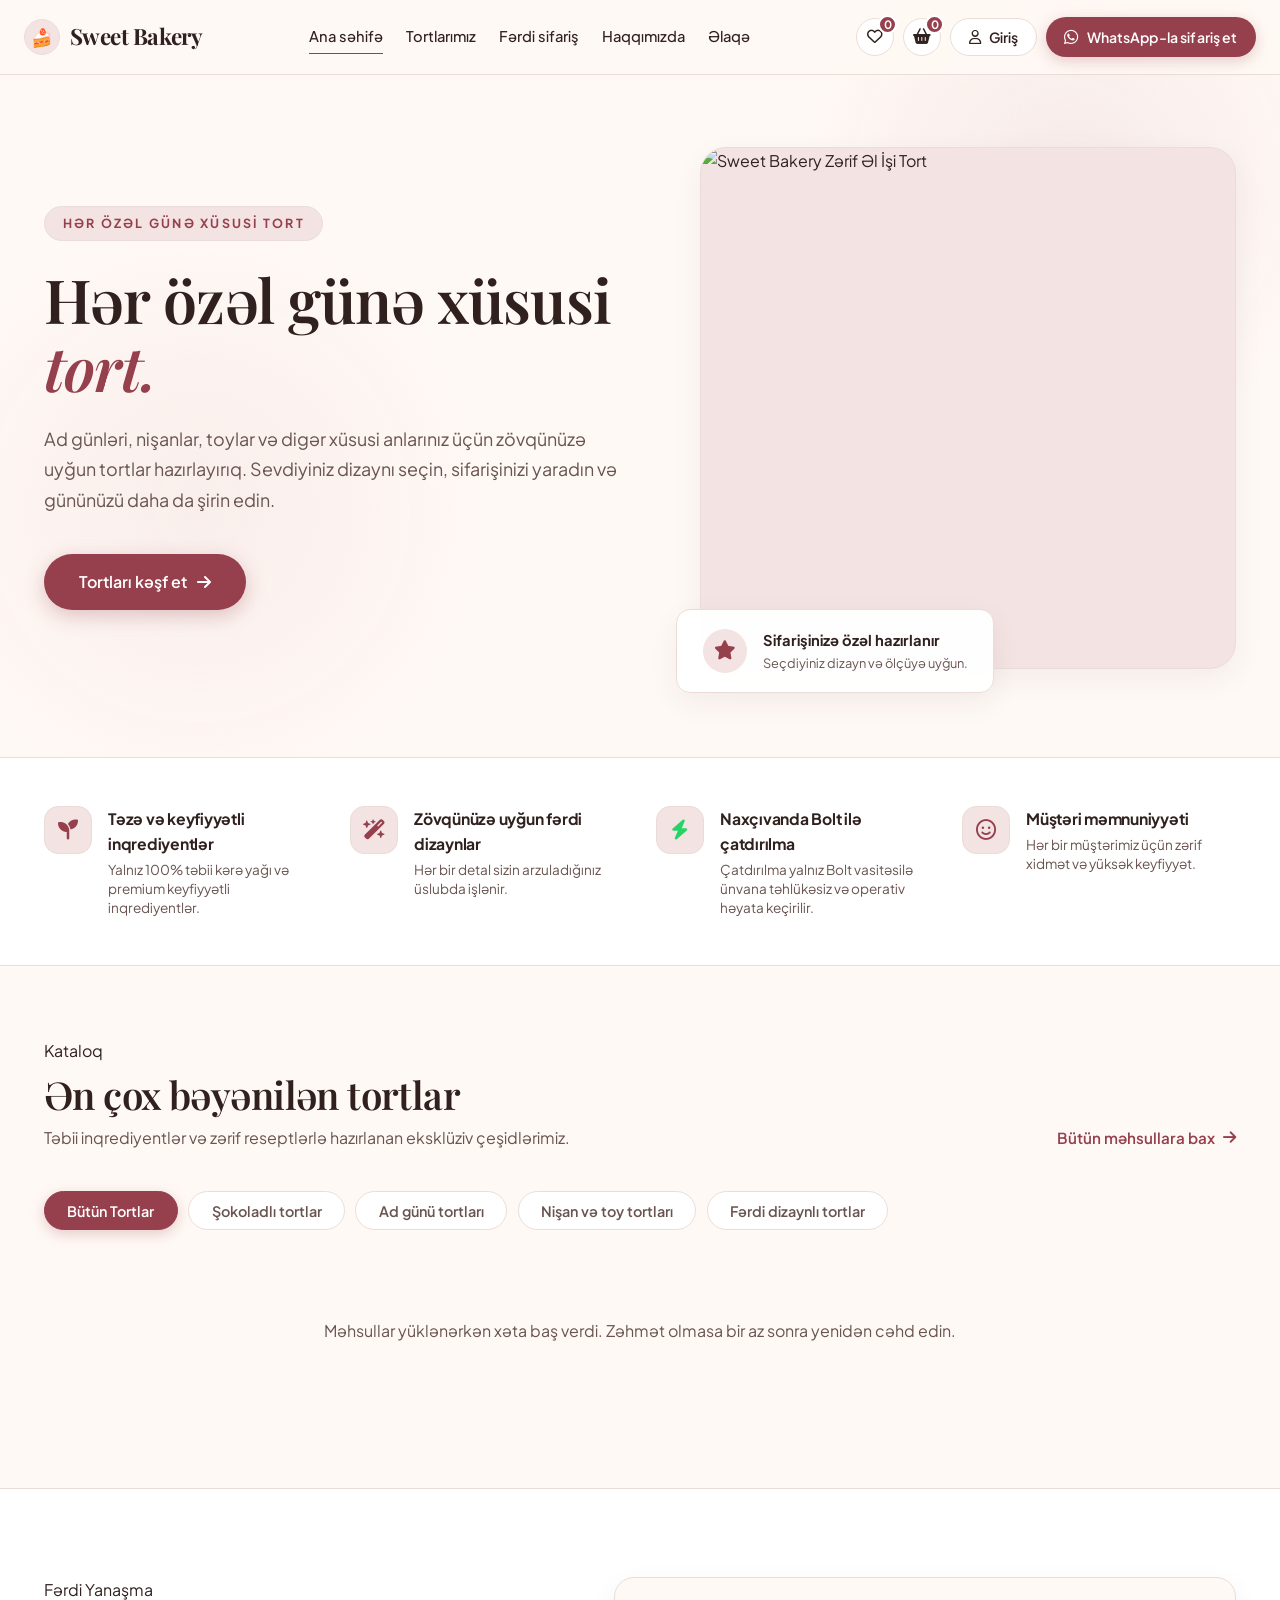
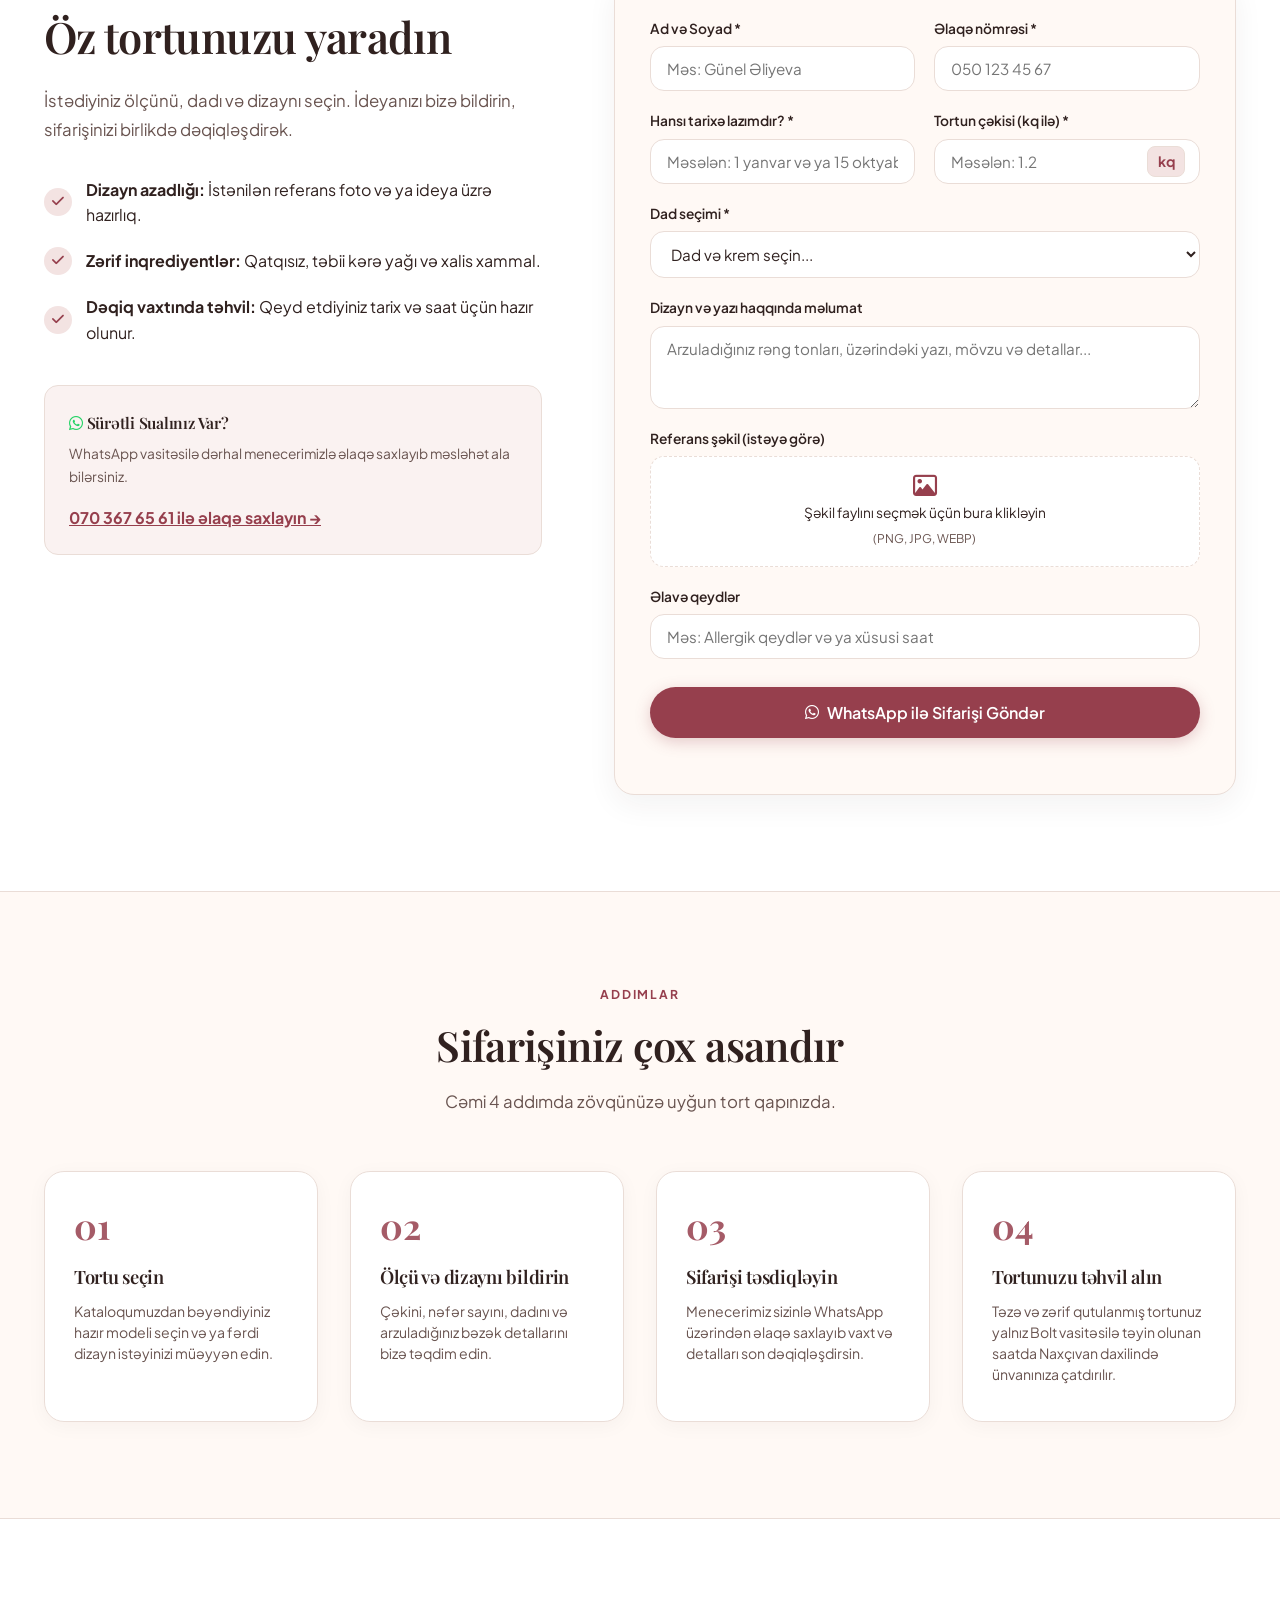
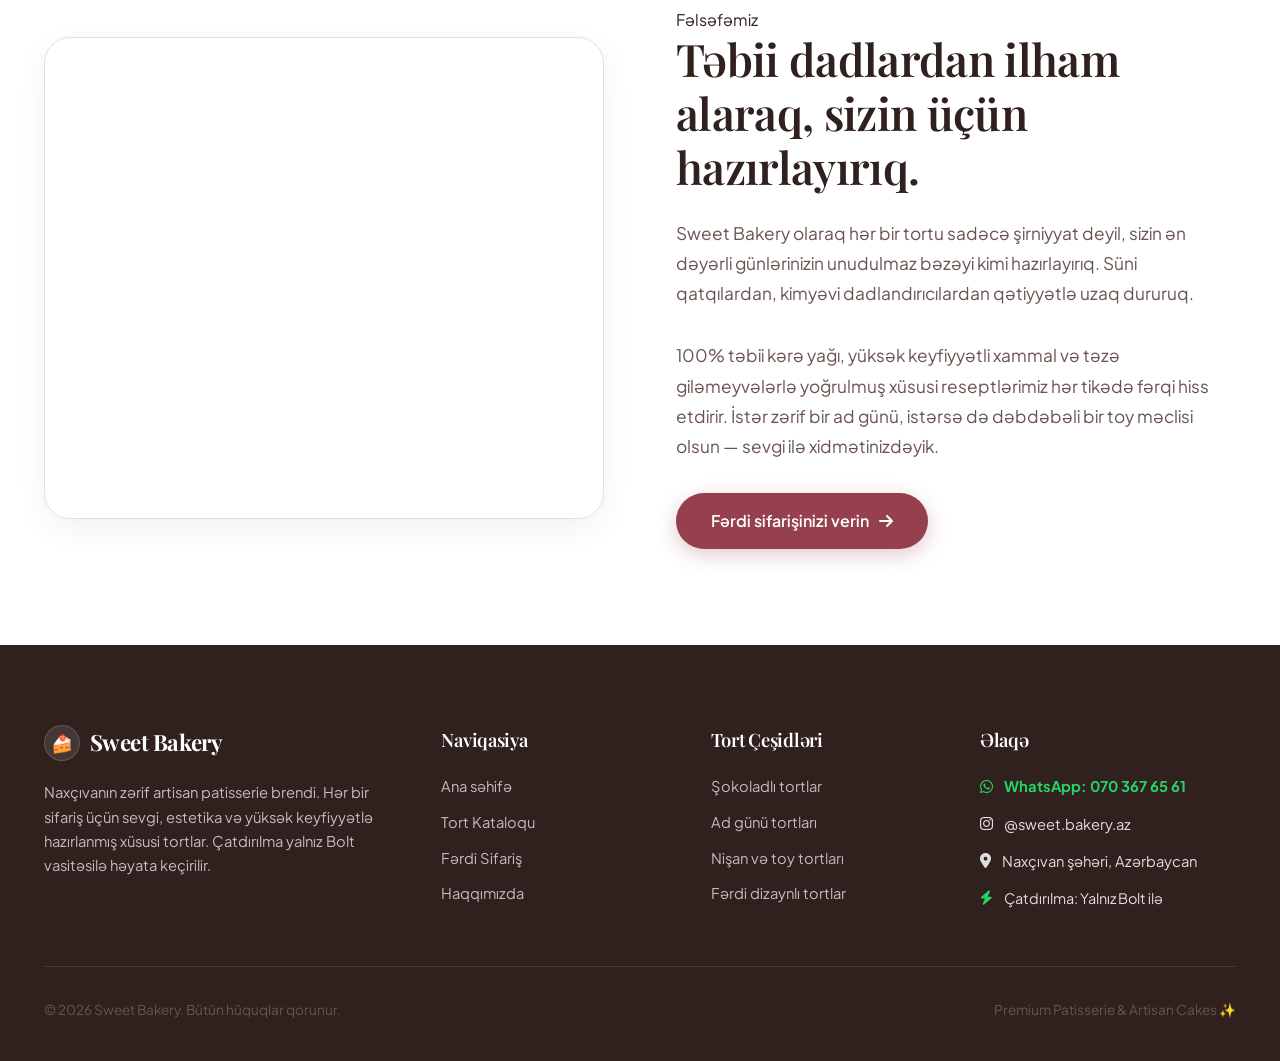
==== commit adbe68d8: "feat: add unique product code (SKU) to each product and include in WhatsApp order message" ====
--- a/index.html
+++ b/index.html
@@ -498,7 +498,10 @@
       </div>
 
       <div class="quickview-content">
-        <span class="quickview-badge" id="detailCat">Kateqoriya</span>
+        <div class="quickview-badges-row">
+          <span class="quickview-badge" id="detailCat">Kateqoriya</span>
+          <span class="quickview-code-badge" id="detailCode">Kod: SB-101</span>
+        </div>
         <h2 id="detailName">Tort Adı</h2>
         <div class="quickview-price" id="detailPrice">Kiloqramı: 0 AZN</div>
         <p class="quickview-desc" id="detailDesc">Tortun inqrediyentləri və təsviri...</p>
@@ -513,9 +516,12 @@
         </div>
 
         <div class="quickview-actions">
-          <button id="modalAddToCartBtn" class="btn-primary-burgundy" style="justify-content: center; width: 100%;">
+          <button id="modalAddToCartBtn" class="btn-primary-burgundy" style="justify-content: center;">
             <i class="fa-solid fa-basket-shopping"></i> Səbətə Əlavə Et
           </button>
+          <a id="modalDirectWaBtn" href="#" target="_blank" rel="noopener noreferrer" class="btn-modal-wa" title="WhatsApp ilə birbaşa sifariş et">
+            <i class="fa-brands fa-whatsapp"></i> Sifariş Et
+          </a>
           <button id="modalFavBtn" class="icon-action-btn" title="İstək siyahısına at" aria-label="Sevimlilər">
             <i class="fa-regular fa-heart"></i>
           </button>
--- a/styles.css
+++ b/styles.css
@@ -1013,6 +1013,28 @@
   flex-grow: 1;
 }
 
+.card-meta-line {
+  display: flex;
+  align-items: center;
+  justify-content: flex-start;
+  margin-bottom: 0.45rem;
+}
+
+.card-code-pill {
+  font-family: monospace, var(--font-sans);
+  font-size: 0.74rem;
+  font-weight: 700;
+  color: var(--primary-burgundy);
+  background: var(--soft-pink);
+  border: 1px solid var(--border-warm);
+  padding: 0.16rem 0.55rem;
+  border-radius: 6px;
+  letter-spacing: 0.04em;
+  display: inline-flex;
+  align-items: center;
+  gap: 0.32rem;
+}
+
 .card-content h3 {
   font-family: var(--font-serif);
   font-size: 1.12rem;
@@ -1550,6 +1572,14 @@
   text-align: left;
 }
 
+.quickview-badges-row {
+  display: flex;
+  align-items: center;
+  gap: 0.6rem;
+  flex-wrap: wrap;
+  margin-bottom: 0.8rem;
+}
+
 .quickview-badge {
   display: inline-block;
   background: var(--soft-pink);
@@ -1559,8 +1589,22 @@
   font-size: 0.8rem;
   font-weight: 700;
   text-transform: uppercase;
-  margin-bottom: 0.8rem;
   width: fit-content;
+}
+
+.quickview-code-badge {
+  display: inline-flex;
+  align-items: center;
+  gap: 0.35rem;
+  font-family: monospace, var(--font-sans);
+  font-size: 0.82rem;
+  font-weight: 700;
+  color: var(--primary-burgundy);
+  background: var(--soft-pink);
+  padding: 0.3rem 0.85rem;
+  border-radius: var(--radius-pill);
+  border: 1px solid var(--border-warm);
+  letter-spacing: 0.04em;
 }
 
 .quickview-content h2 {
@@ -1635,9 +1679,40 @@
 }
 
 .quickview-actions {
-  display: grid;
-  grid-template-columns: 1fr auto;
-  gap: 0.8rem;
+  display: flex;
+  align-items: center;
+  gap: 0.75rem;
+  flex-wrap: wrap;
+}
+
+.quickview-actions #modalAddToCartBtn {
+  flex: 1 1 170px;
+}
+
+.btn-modal-wa {
+  display: inline-flex;
+  align-items: center;
+  justify-content: center;
+  gap: 0.45rem;
+  padding: 0.85rem 1.3rem;
+  background: #25d366;
+  color: #fff !important;
+  border-radius: var(--radius-pill);
+  font-size: 0.92rem;
+  font-weight: 700;
+  border: none;
+  cursor: pointer;
+  transition: var(--transition);
+  text-decoration: none;
+  box-shadow: 0 4px 14px rgba(37, 211, 102, 0.28);
+  white-space: nowrap;
+  flex: 1 1 140px;
+}
+
+.btn-modal-wa:hover {
+  background: #20ba59;
+  transform: translateY(-2px);
+  box-shadow: 0 6px 18px rgba(37, 211, 102, 0.36);
 }
 
 /* 2. Səbət Yan Paneli (Cart Drawer) */
@@ -1738,6 +1813,19 @@
   margin-bottom: 0.2rem;
 }
 
+.cart-item-code-tag {
+  font-family: monospace, var(--font-sans);
+  font-size: 0.72rem;
+  font-weight: 700;
+  color: var(--primary-burgundy);
+  background: var(--soft-pink);
+  padding: 0.12rem 0.45rem;
+  border-radius: 4px;
+  border: 1px solid var(--border-warm);
+  letter-spacing: 0.03em;
+  white-space: nowrap;
+}
+
 .cart-item-info .item-unit-price {
   font-size: 0.85rem;
   color: var(--text-muted);
@@ -2252,7 +2340,7 @@
 /* 5. Formalar və Giriş Sahələri */
 .admin-form-grid {
   display: grid;
-  grid-template-columns: repeat(3, 1fr);
+  grid-template-columns: repeat(auto-fit, minmax(210px, 1fr));
   gap: 1.2rem;
 }
 
@@ -2511,6 +2599,20 @@
   box-shadow: 0 2px 6px rgba(0, 0, 0, 0.05);
 }
 
+.table-code-badge {
+  display: inline-block;
+  font-family: monospace, var(--font-sans);
+  font-weight: 700;
+  font-size: 0.82rem;
+  color: var(--primary-burgundy);
+  background: var(--soft-pink);
+  padding: 0.22rem 0.6rem;
+  border-radius: 6px;
+  border: 1px solid var(--border-warm);
+  letter-spacing: 0.04em;
+  white-space: nowrap;
+}
+
 .category-badge-pill {
   display: inline-block;
   padding: 0.28rem 0.8rem;
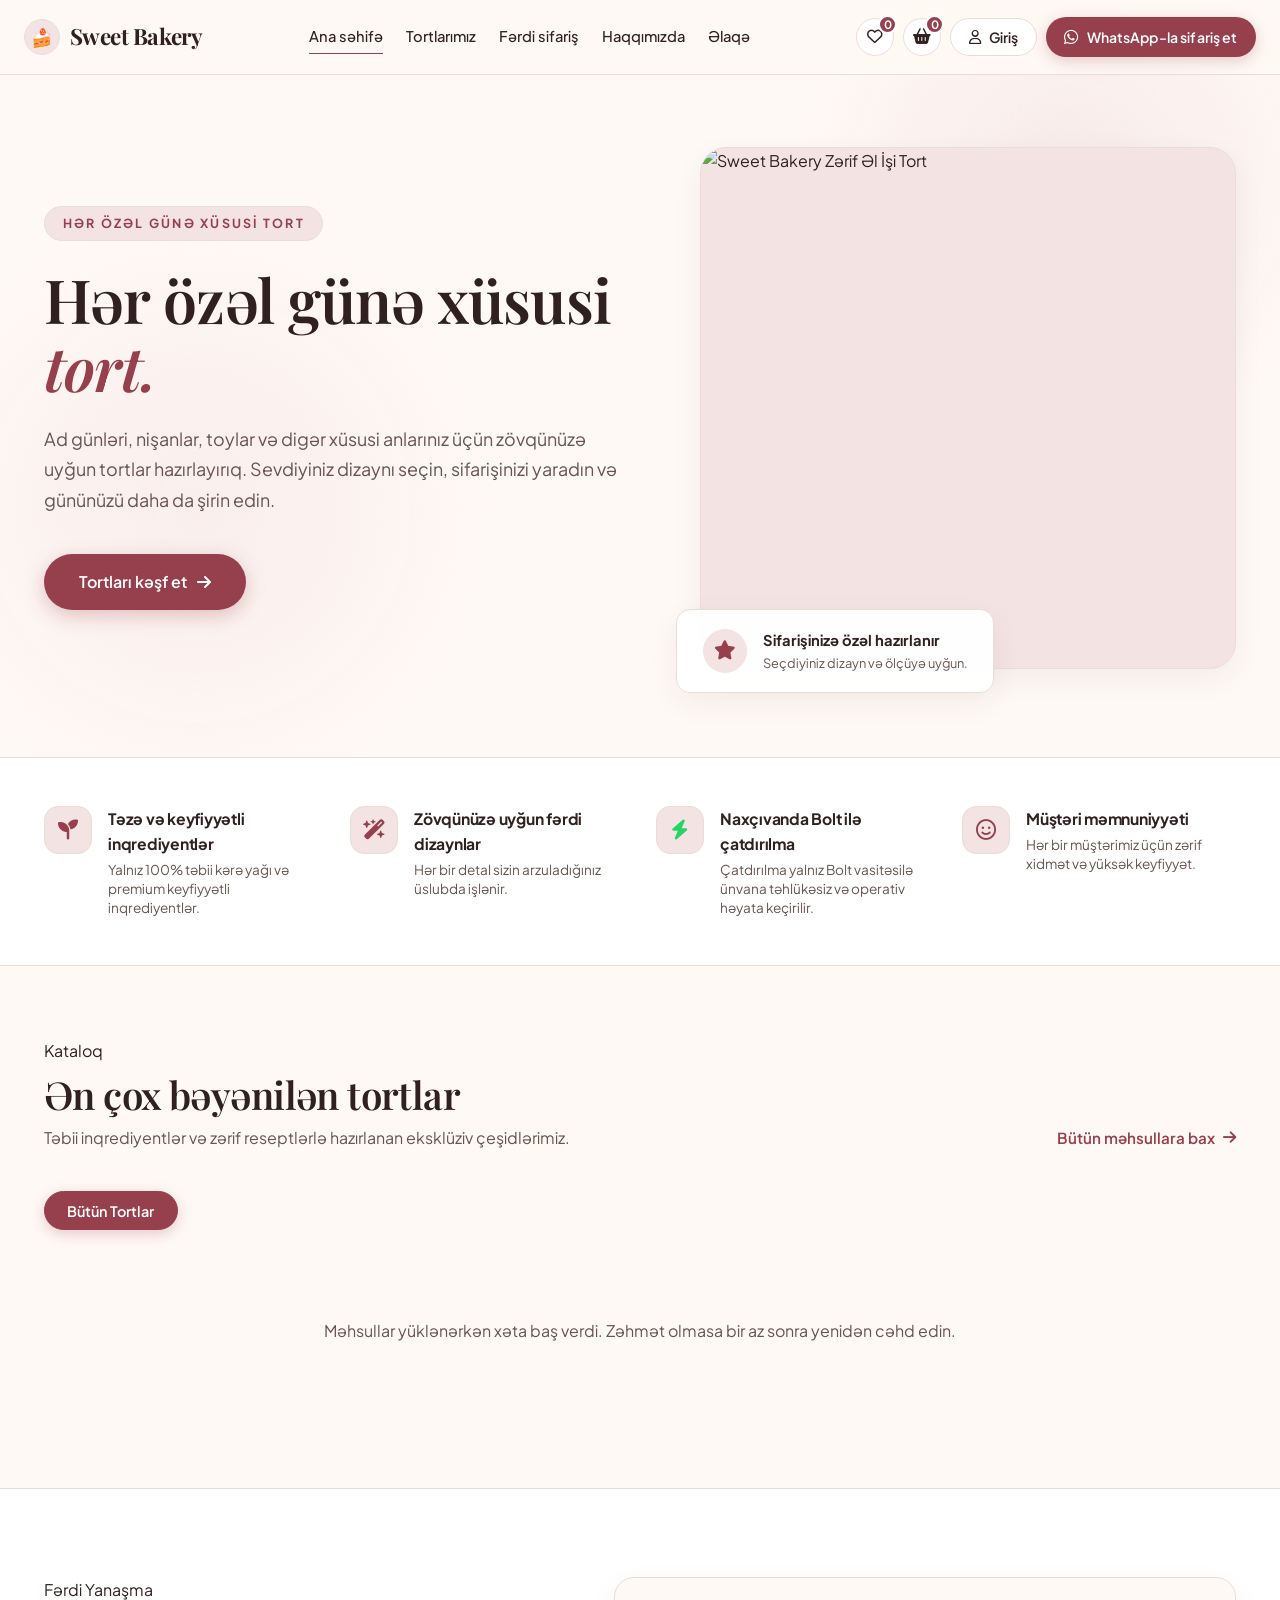
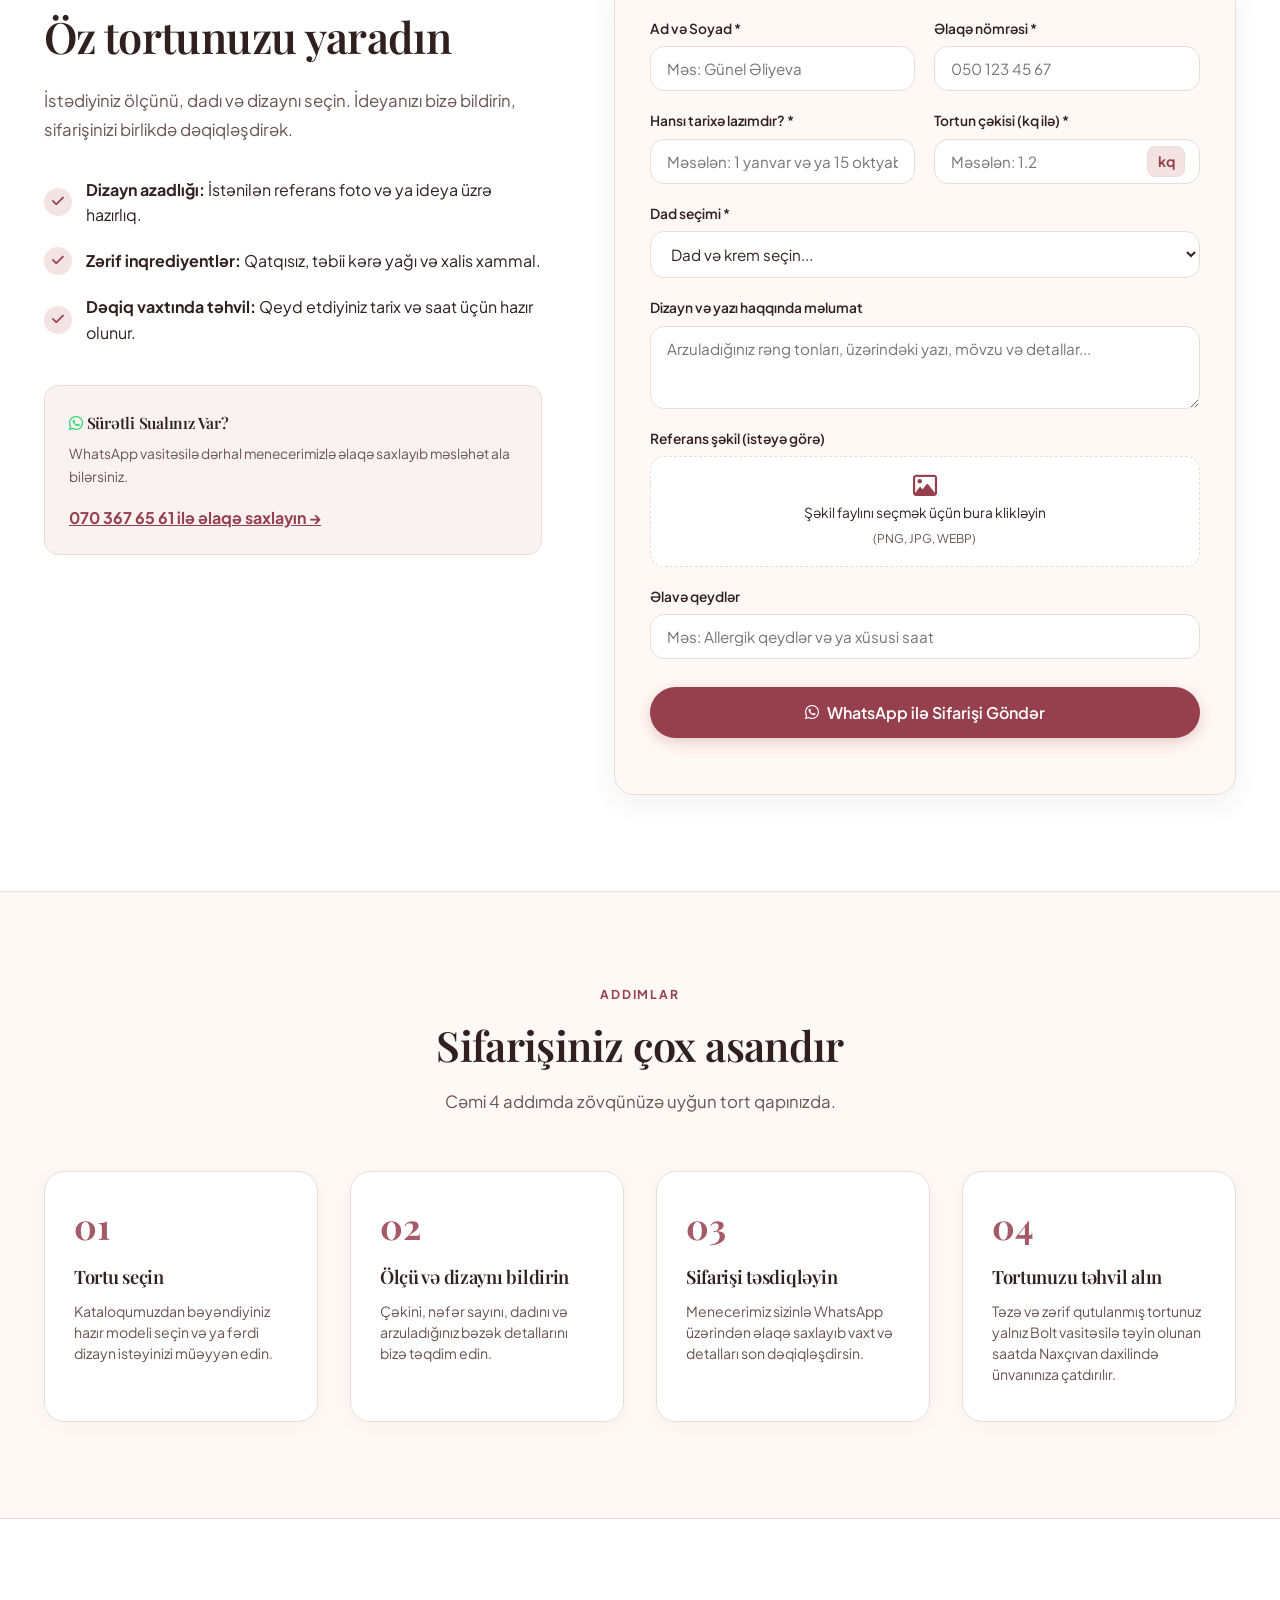
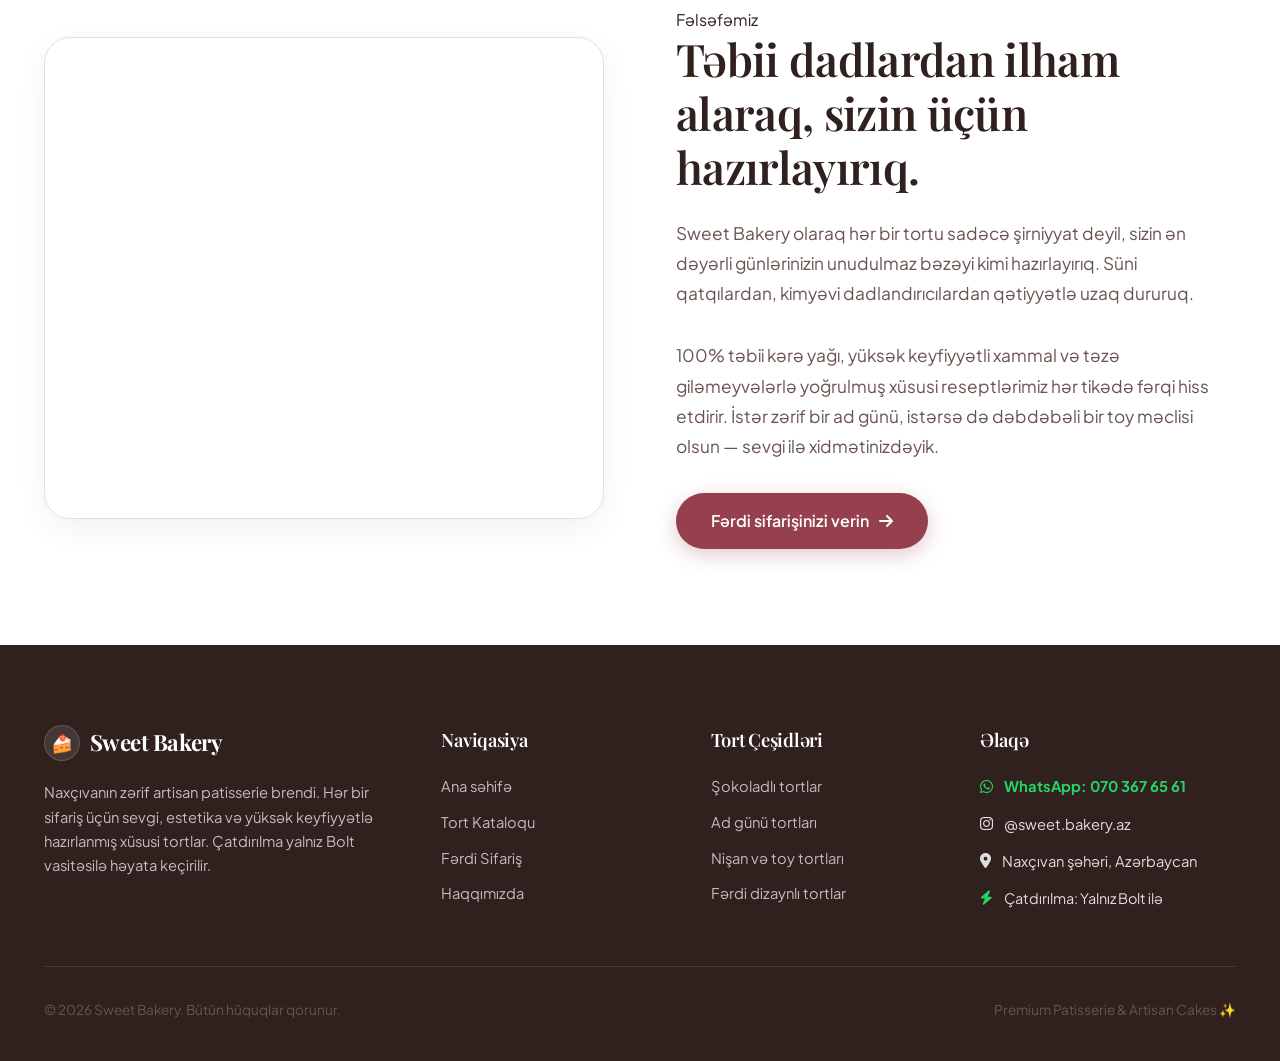
==== commit a96c541a: "fix: prevent cake photos from cropping in quickview modal and catalog cards" ====
--- a/index.html
+++ b/index.html
@@ -493,8 +493,12 @@
         <i class="fa-solid fa-xmark"></i>
       </button>
 
-      <div class="quickview-media">
+      <div class="quickview-media" onclick="openImageLightbox()" title="Tam ölçüdə baxmaq üçün toxunun">
+        <div class="quickview-media-backdrop" id="detailImgBackdrop"></div>
         <img id="detailImg" src="" alt="Tort Şəkli" />
+        <button type="button" class="quickview-zoom-hint" aria-label="Böyüt">
+          <i class="fa-solid fa-expand"></i>
+        </button>
       </div>
 
       <div class="quickview-content">
@@ -522,6 +526,9 @@
           <a id="modalDirectWaBtn" href="#" target="_blank" rel="noopener noreferrer" class="btn-modal-wa" title="WhatsApp ilə birbaşa sifariş et">
             <i class="fa-brands fa-whatsapp"></i> Sifariş Et
           </a>
+          <button id="modalShareBtn" class="icon-action-btn" title="Məhsulu Paylaş" aria-label="Paylaş" onclick="shareCurrentModalProduct()">
+            <i class="fa-solid fa-share-nodes"></i>
+          </button>
           <button id="modalFavBtn" class="icon-action-btn" title="İstək siyahısına at" aria-label="Sevimlilər">
             <i class="fa-regular fa-heart"></i>
           </button>
@@ -649,5 +656,72 @@
     </div>
   </div>
 
+  <!-- ==========================================================================
+       5. MƏHSULU PAYLAŞ MODAL PƏNCƏRƏSİ (PRODUCT SHARE MODAL)
+       ========================================================================== -->
+  <div id="shareModal" class="modal-backdrop">
+    <div class="share-modal-box">
+      <button class="modal-close-btn" onclick="closeShareModal()" aria-label="Bağla">
+        <i class="fa-solid fa-xmark"></i>
+      </button>
+
+      <div class="share-modal-header">
+        <div class="share-icon-circle">
+          <i class="fa-solid fa-share-nodes"></i>
+        </div>
+        <h3>Məhsulu Paylaş</h3>
+        <p>Zərif tortumuzu yaxınlarınız və dostlarınızla bölüşün</p>
+      </div>
+
+      <!-- Məhsulun kiçik kartı -->
+      <div class="share-prod-preview">
+        <img id="shareProdImg" src="" alt="Tort" />
+        <div class="share-prod-info">
+          <h4 id="shareProdName">Tort Adı</h4>
+          <div class="share-prod-meta">
+            <span id="shareProdCode" class="cart-item-code-tag">SB-101</span>
+            <span id="shareProdPrice" style="font-weight: 700; color: var(--primary-burgundy);">25 AZN / kq</span>
+          </div>
+        </div>
+      </div>
+
+      <!-- Paylaşma kanalları -->
+      <div class="share-channels-grid">
+        <a id="shareWaLink" href="#" target="_blank" rel="noopener noreferrer" class="share-channel-btn share-btn-wa">
+          <i class="fa-brands fa-whatsapp"></i>
+          <span>WhatsApp</span>
+        </a>
+        <a id="shareTgLink" href="#" target="_blank" rel="noopener noreferrer" class="share-channel-btn share-btn-tg">
+          <i class="fa-brands fa-telegram"></i>
+          <span>Telegram</span>
+        </a>
+        <a id="shareFbLink" href="#" target="_blank" rel="noopener noreferrer" class="share-channel-btn share-btn-fb">
+          <i class="fa-brands fa-facebook"></i>
+          <span>Facebook</span>
+        </a>
+      </div>
+
+      <!-- Link kopyalama sahəsi -->
+      <div class="share-copy-box">
+        <input type="text" id="shareUrlInput" readonly value="" />
+        <button type="button" id="copyShareUrlBtn" onclick="copyShareUrl()">
+          <i class="fa-regular fa-copy"></i> Kopyala
+        </button>
+      </div>
+    </div>
+  </div>
+
+  <!-- ==========================================================================
+       6. TAM EKRAN ŞƏKİL BAXIŞI (IMAGE LIGHTBOX)
+       ========================================================================== -->
+  <div id="imageLightboxModal" class="modal-backdrop" onclick="closeImageLightbox()">
+    <div class="lightbox-content-box" onclick="event.stopPropagation()">
+      <button class="lightbox-close-btn" onclick="closeImageLightbox()" aria-label="Bağla">
+        <i class="fa-solid fa-xmark"></i>
+      </button>
+      <img id="lightboxImg" src="" alt="Tort Tam Ölçü" />
+    </div>
+  </div>
+
 </body>
 </html>
--- a/styles.css
+++ b/styles.css
@@ -52,6 +52,7 @@
 html {
   scroll-behavior: smooth;
   font-size: 16px;
+  overflow-x: hidden;
 }
 
 body {
@@ -969,41 +970,11 @@
   border: 1px solid var(--border-warm);
 }
 
-.card-fav-btn {
-  position: absolute;
-  top: 0.9rem;
-  right: 0.9rem;
-  background: rgba(255, 255, 255, 0.92);
-  backdrop-filter: blur(6px);
-  border: 1px solid var(--border-warm);
-  width: 34px;
-  height: 34px;
-  border-radius: 50%;
-  color: var(--text-muted);
-  font-size: 0.95rem;
-  display: flex;
-  align-items: center;
-  justify-content: center;
-  cursor: pointer;
-  transition: var(--transition);
-  z-index: 5;
-}
-
-.card-fav-btn:hover {
-  transform: scale(1.15);
-  color: var(--primary-burgundy);
-}
-
-.card-fav-btn.active {
-  color: #E63946;
-  background: var(--white);
-  animation: heartPop 0.3s ease;
-}
-
-@keyframes heartPop {
-  0% { transform: scale(1); }
-  50% { transform: scale(1.3); }
-  100% { transform: scale(1); }
+.card-fav-btn,
+.card-share-btn,
+.card-meta-line,
+.card-code-pill {
+  display: none !important;
 }
 
 .card-content {
@@ -1011,28 +982,6 @@
   display: flex;
   flex-direction: column;
   flex-grow: 1;
-}
-
-.card-meta-line {
-  display: flex;
-  align-items: center;
-  justify-content: flex-start;
-  margin-bottom: 0.45rem;
-}
-
-.card-code-pill {
-  font-family: monospace, var(--font-sans);
-  font-size: 0.74rem;
-  font-weight: 700;
-  color: var(--primary-burgundy);
-  background: var(--soft-pink);
-  border: 1px solid var(--border-warm);
-  padding: 0.16rem 0.55rem;
-  border-radius: 6px;
-  letter-spacing: 0.04em;
-  display: inline-flex;
-  align-items: center;
-  gap: 0.32rem;
 }
 
 .card-content h3 {
@@ -1552,16 +1501,62 @@
 }
 
 .quickview-media {
-  background: var(--soft-pink);
+  background: #1e1618;
   position: relative;
+  display: flex;
+  align-items: center;
+  justify-content: center;
+  overflow: hidden;
   height: 100%;
-  min-height: 380px;
+  min-height: 420px;
+  cursor: zoom-in;
+}
+
+.quickview-media-backdrop {
+  position: absolute;
+  inset: -30px;
+  background-size: cover;
+  background-position: center;
+  filter: blur(28px) brightness(0.65) saturate(1.25);
+  transform: scale(1.15);
+  opacity: 0.75;
+  z-index: 1;
 }
 
 .quickview-media img {
+  position: relative;
+  z-index: 2;
   width: 100%;
   height: 100%;
-  object-fit: cover;
+  max-height: 480px;
+  object-fit: contain;
+  display: block;
+  filter: drop-shadow(0 10px 24px rgba(0, 0, 0, 0.35));
+  transition: transform 0.3s ease;
+}
+
+.quickview-media:hover img {
+  transform: scale(1.02);
+}
+
+.quickview-zoom-hint {
+  position: absolute;
+  bottom: 0.85rem;
+  right: 0.85rem;
+  z-index: 4;
+  background: rgba(0, 0, 0, 0.55);
+  backdrop-filter: blur(6px);
+  -webkit-backdrop-filter: blur(6px);
+  color: #ffffff;
+  border: 1px solid rgba(255, 255, 255, 0.25);
+  width: 32px;
+  height: 32px;
+  border-radius: 50%;
+  display: flex;
+  align-items: center;
+  justify-content: center;
+  font-size: 0.82rem;
+  pointer-events: none;
 }
 
 .quickview-content {
@@ -1969,6 +1964,192 @@
 
 .auth-form-panel.active {
   display: block;
+}
+
+/* 5. Məhsul Paylaşma (Share) Modalı */
+.share-modal-box {
+  background: var(--white);
+  width: 100%;
+  max-width: 480px;
+  border-radius: 26px;
+  padding: 2.4rem 2rem;
+  box-shadow: 0 25px 60px rgba(48, 33, 31, 0.25);
+  position: relative;
+  text-align: center;
+  border: 1px solid var(--border-warm);
+  transform: translateY(20px) scale(0.96);
+  transition: all 0.3s cubic-bezier(0.16, 1, 0.3, 1);
+}
+
+.modal-backdrop.active .share-modal-box {
+  transform: translateY(0) scale(1);
+}
+
+.share-modal-header {
+  margin-bottom: 1.4rem;
+}
+
+.share-icon-circle {
+  width: 52px;
+  height: 52px;
+  border-radius: 50%;
+  background: var(--soft-pink);
+  color: var(--primary-burgundy);
+  display: flex;
+  align-items: center;
+  justify-content: center;
+  font-size: 1.4rem;
+  margin: 0 auto 0.9rem;
+  border: 1px solid var(--border-warm);
+}
+
+.share-modal-header h3 {
+  font-family: var(--font-serif);
+  font-size: 1.45rem;
+  color: var(--text-dark);
+  margin-bottom: 0.35rem;
+}
+
+.share-modal-header p {
+  font-size: 0.88rem;
+  color: var(--text-muted);
+}
+
+.share-prod-preview {
+  display: flex;
+  align-items: center;
+  gap: 1rem;
+  background: var(--bg-cream);
+  padding: 0.85rem 1rem;
+  border-radius: 14px;
+  border: 1px solid var(--border-warm);
+  margin-bottom: 1.5rem;
+  text-align: left;
+}
+
+.share-prod-preview img {
+  width: 56px;
+  height: 56px;
+  border-radius: 10px;
+  object-fit: cover;
+  border: 1px solid var(--border-warm);
+}
+
+.share-prod-info h4 {
+  font-size: 0.95rem;
+  color: var(--text-dark);
+  margin-bottom: 0.3rem;
+}
+
+.share-prod-meta {
+  display: flex;
+  align-items: center;
+  gap: 0.6rem;
+  font-size: 0.85rem;
+}
+
+.share-channels-grid {
+  display: grid;
+  grid-template-columns: repeat(3, 1fr);
+  gap: 0.8rem;
+  margin-bottom: 1.5rem;
+}
+
+.share-channel-btn {
+  display: flex;
+  flex-direction: column;
+  align-items: center;
+  justify-content: center;
+  gap: 0.45rem;
+  padding: 0.9rem 0.6rem;
+  border-radius: 14px;
+  text-decoration: none;
+  font-size: 0.82rem;
+  font-weight: 600;
+  transition: var(--transition);
+  border: 1px solid var(--border-warm);
+}
+
+.share-channel-btn i {
+  font-size: 1.4rem;
+}
+
+.share-btn-wa {
+  background: #E8F8EE;
+  color: #128C7E !important;
+  border-color: #C1E8CD;
+}
+.share-btn-wa:hover {
+  background: #25D366;
+  color: #fff !important;
+  transform: translateY(-2px);
+  box-shadow: 0 4px 14px rgba(37, 211, 102, 0.3);
+}
+
+.share-btn-tg {
+  background: #E6F3FB;
+  color: #0088CC !important;
+  border-color: #BBE1F7;
+}
+.share-btn-tg:hover {
+  background: #0088CC;
+  color: #fff !important;
+  transform: translateY(-2px);
+  box-shadow: 0 4px 14px rgba(0, 136, 204, 0.3);
+}
+
+.share-btn-fb {
+  background: #EBF1FB;
+  color: #1877F2 !important;
+  border-color: #C6DBFA;
+}
+.share-btn-fb:hover {
+  background: #1877F2;
+  color: #fff !important;
+  transform: translateY(-2px);
+  box-shadow: 0 4px 14px rgba(24, 119, 242, 0.3);
+}
+
+.share-copy-box {
+  display: flex;
+  align-items: center;
+  gap: 0.5rem;
+  background: var(--bg-cream);
+  padding: 0.35rem 0.4rem 0.35rem 0.9rem;
+  border-radius: var(--radius-pill);
+  border: 1px solid var(--border-warm);
+}
+
+.share-copy-box input {
+  flex: 1;
+  border: none;
+  background: transparent;
+  font-size: 0.85rem;
+  color: var(--text-dark);
+  font-family: var(--font-sans);
+  outline: none;
+  min-width: 0;
+}
+
+.share-copy-box button {
+  background: var(--primary-burgundy);
+  color: var(--white);
+  border: none;
+  padding: 0.55rem 1.15rem;
+  border-radius: var(--radius-pill);
+  font-size: 0.85rem;
+  font-weight: 600;
+  cursor: pointer;
+  transition: var(--transition);
+  display: flex;
+  align-items: center;
+  gap: 0.35rem;
+  white-space: nowrap;
+}
+
+.share-copy-box button:hover {
+  background: var(--burgundy-hover);
+  transform: translateY(-1px);
 }
 
 /* ==========================================================================
@@ -2550,6 +2731,29 @@
   color: var(--primary-burgundy);
 }
 
+.btn-admin-danger {
+  display: inline-flex;
+  align-items: center;
+  gap: 0.45rem;
+  padding: 0.75rem 1.4rem;
+  background: #FFF1F2;
+  color: #BE123C;
+  border: 1.5px solid #FECDD3;
+  border-radius: var(--radius-pill);
+  font-size: 0.88rem;
+  font-weight: 600;
+  cursor: pointer;
+  transition: var(--transition);
+}
+
+.btn-admin-danger:hover {
+  background: #FFE4E6;
+  border-color: #FDA4AF;
+  color: #9F1239;
+  transform: translateY(-2px);
+  box-shadow: 0 4px 12px rgba(190, 18, 60, 0.15);
+}
+
 /* 6. Məlumat Cədvəlləri (Data Tables) */
 .table-responsive {
   overflow-x: auto;
@@ -2844,8 +3048,14 @@
   }
 
   .quickview-media {
-    height: 250px;
-    min-height: auto;
+    height: 350px;
+    min-height: 320px;
+    max-height: 400px;
+  }
+
+  .quickview-media img {
+    max-height: 350px;
+    object-fit: contain;
   }
 
   .admin-layout {
@@ -3136,7 +3346,7 @@
   }
 
   .card-image-box {
-    height: 145px;
+    height: 175px;
   }
 
   .card-category-badge {
@@ -3144,14 +3354,6 @@
     left: 0.45rem;
     padding: 0.2rem 0.5rem;
     font-size: 0.65rem;
-  }
-
-  .card-fav-btn {
-    top: 0.45rem;
-    right: 0.45rem;
-    width: 30px;
-    height: 30px;
-    font-size: 0.82rem;
   }
 
   .card-content {
@@ -3315,8 +3517,14 @@
   }
 
   .quickview-media {
-    min-height: 210px;
-    height: 210px;
+    min-height: 290px;
+    height: 320px;
+    max-height: 360px;
+  }
+
+  .quickview-media img {
+    max-height: 320px;
+    object-fit: contain;
   }
 
   .quickview-content {
@@ -3407,7 +3615,7 @@
   }
 
   .card-image-box {
-    height: 130px;
+    height: 165px;
   }
 
   .card-content {
@@ -3438,3 +3646,49 @@
     transform: translateY(0);
   }
 }
+
+/* ==========================================================================
+   Image Lightbox (Tam Ekran Şəkil Baxışı)
+   ========================================================================== */
+.lightbox-content-box {
+  position: relative;
+  max-width: 95vw;
+  max-height: 92vh;
+  display: flex;
+  align-items: center;
+  justify-content: center;
+}
+
+.lightbox-content-box img {
+  max-width: 92vw;
+  max-height: 85vh;
+  object-fit: contain;
+  border-radius: 14px;
+  box-shadow: 0 25px 60px rgba(0, 0, 0, 0.6);
+  background: #111;
+}
+
+.lightbox-close-btn {
+  position: absolute;
+  top: -46px;
+  right: 0;
+  background: rgba(255, 255, 255, 0.22);
+  border: 1px solid rgba(255, 255, 255, 0.35);
+  color: #fff;
+  width: 38px;
+  height: 38px;
+  border-radius: 50%;
+  display: flex;
+  align-items: center;
+  justify-content: center;
+  font-size: 1.15rem;
+  cursor: pointer;
+  backdrop-filter: blur(8px);
+  -webkit-backdrop-filter: blur(8px);
+  transition: var(--transition);
+}
+
+.lightbox-close-btn:hover {
+  background: rgba(255, 255, 255, 0.4);
+  transform: scale(1.1);
+}
